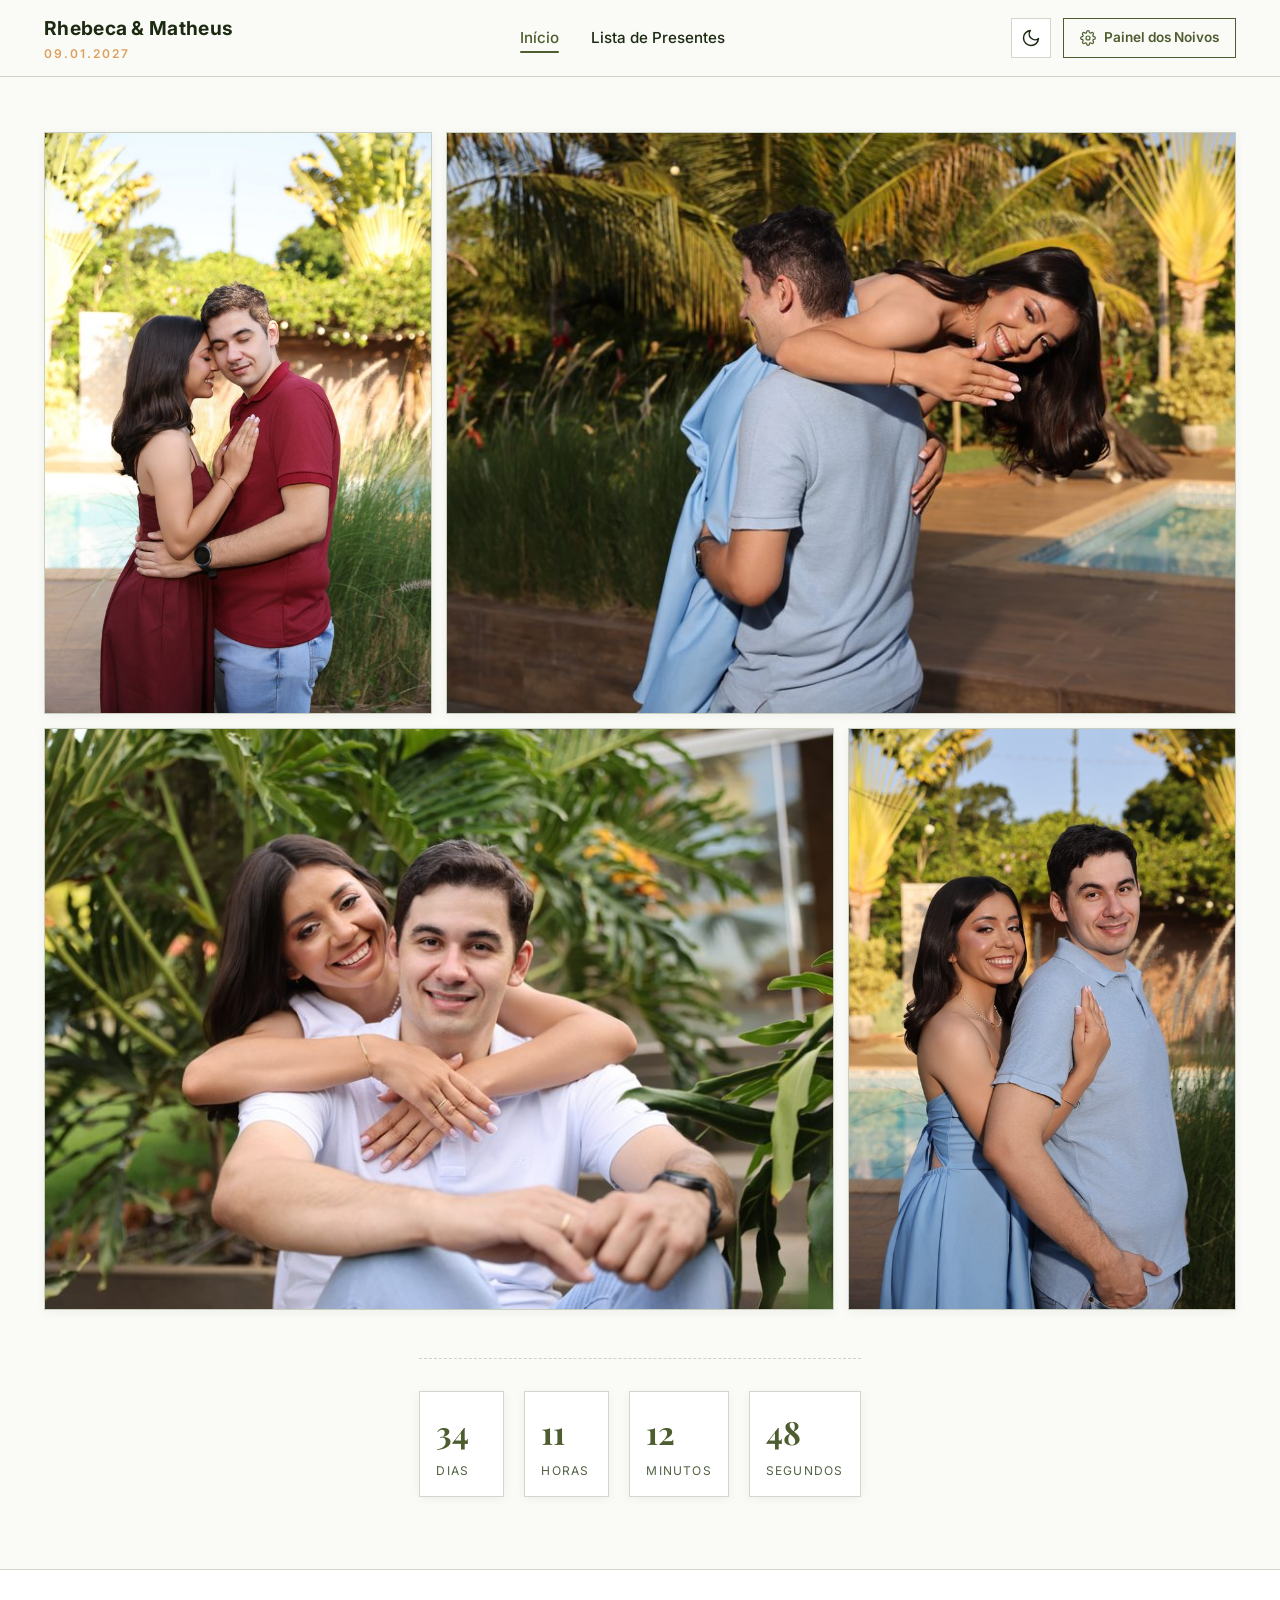
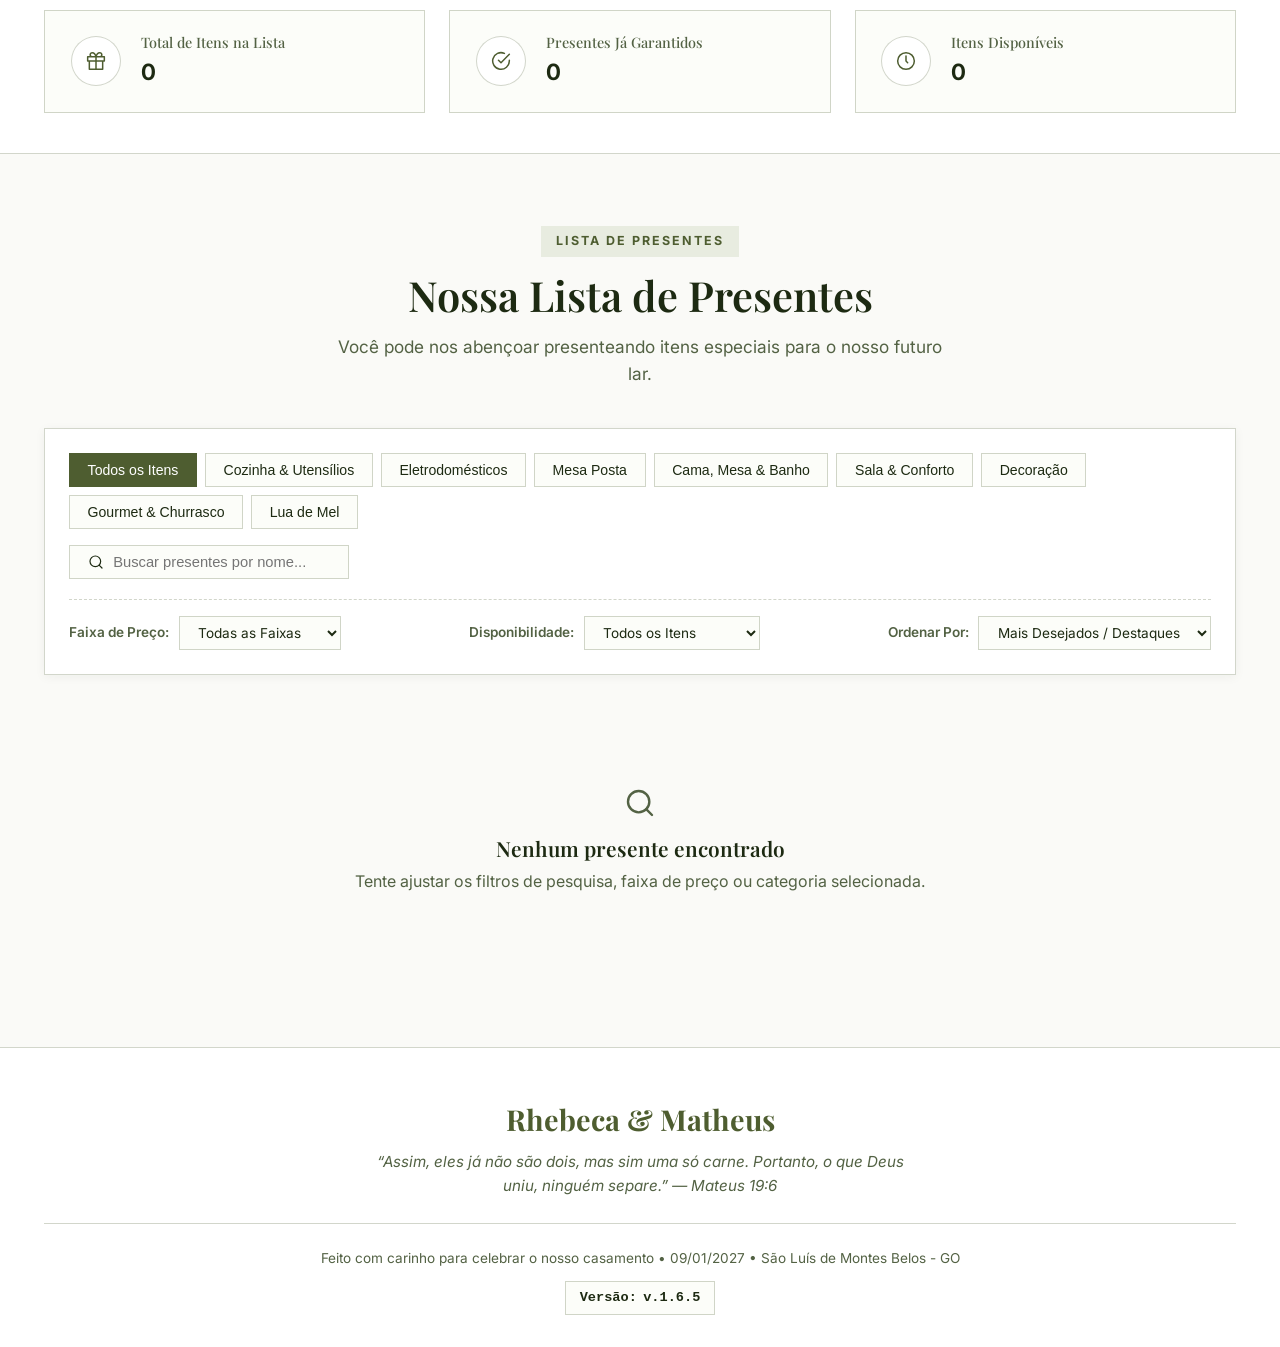
==== index.html @ 6c88815b "v.1.6.5: remove cabecalho do ensaio pre-wedding e mantem apenas as fotos Versão anterior: v.1.6.4 No" ====
<!DOCTYPE html>
<html lang="pt-BR" data-theme="light">
<head>
  <meta charset="UTF-8">
  <meta name="viewport" content="width=device-width, initial-scale=1.0">
  <title>Lista de Presentes de Casamento | Rhebeca & Matheus</title>
  <meta name="description" content="Lista de presentes de casamento de Rhebeca & Matheus. Compartilhe esse momento especial conosco. 09/01/2027 em São Luís de Montes Belos - GO.">

  <!-- Fontes Tipográficas: Great Vibes (Script Oficial), Playfair Display (Serifa Editorial) e Inter (Sem serifa moderna) -->
  <link rel="preconnect" href="https://fonts.googleapis.com">
  <link rel="preconnect" href="https://fonts.gstatic.com" crossorigin>
  <link href="https://fonts.googleapis.com/css2?family=Great+Vibes&family=Inter:wght@300;400;500;600;700&family=Playfair+Display:ital,wght@0,500;0,600;0,700;1,400&display=swap" rel="stylesheet">

  <!-- Estilos da Aplicação -->
  <link rel="stylesheet" href="css/styles.css?v=1.6.5">

  <!-- Supabase JS Client (Carregamento para persistência em nuvem) -->
  <script src="https://cdn.jsdelivr.net/npm/@supabase/supabase-js@2"></script>
</head>
<body>

  <!-- ==================== HEADER E NAVEGAÇÃO ==================== -->
  <header class="site-header">
    <div class="container">
      <nav class="nav-wrapper">
        <a href="#inicio" class="brand-monogram" aria-label="Início">
          <div class="brand-names">
            <span class="title">Rhebeca & Matheus</span>
            <span class="subtitle">09.01.2027</span>
          </div>
        </a>

        <ul class="nav-links" id="navLinks">
          <li><a href="#inicio" class="nav-link active">Início</a></li>
          <li><a href="#catalogo" class="nav-link">Lista de Presentes</a></li>
        </ul>

        <div class="nav-actions">
          <!-- Alternador de Tema Claro / Escuro -->
          <button id="themeToggleBtn" class="btn-icon" title="Alternar Modo Claro / Escuro" aria-label="Alternar tema">
            <svg id="iconThemeMoon" class="icon-line" viewBox="0 0 24 24">
              <path d="M21 12.79A9 9 0 1 1 11.21 3 7 7 0 0 0 21 12.79z"></path>
            </svg>
            <svg id="iconThemeSun" class="icon-line" viewBox="0 0 24 24" style="display: none;">
              <circle cx="12" cy="12" r="5"></circle>
              <line x1="12" y1="1" x2="12" y2="3"></line>
              <line x1="12" y1="21" x2="12" y2="23"></line>
              <line x1="4.22" y1="4.22" x2="5.64" y2="5.64"></line>
              <line x1="18.36" y1="18.36" x2="19.78" y2="19.78"></line>
              <line x1="1" y1="12" x2="3" y2="12"></line>
              <line x1="21" y1="12" x2="23" y2="12"></line>
              <line x1="4.22" y1="19.78" x2="5.64" y2="18.36"></line>
              <line x1="18.36" y1="5.64" x2="19.78" y2="4.22"></line>
            </svg>
          </button>

          <!-- Acesso ao Painel dos Noivos (Página Exclusiva com Login) -->
          <a href="admin.html" id="btnOpenAdmin" class="btn btn-outline" style="padding: 0.5rem 1rem; font-size: 0.85rem; text-decoration: none; display: inline-flex; align-items: center; gap: 0.5rem;" title="Painel de Gestão dos Noivos">
            <svg class="icon-line sm" viewBox="0 0 24 24">
              <circle cx="12" cy="12" r="3"></circle>
              <path d="M19.4 15a1.65 1.65 0 0 0 .33 1.82l.06.06a2 2 0 0 1 0 2.83 2 2 0 0 1-2.83 0l-.06-.06a1.65 1.65 0 0 0-1.82-.33 1.65 1.65 0 0 0-1 1.51V21a2 2 0 0 1-2 2 2 2 0 0 1-2-2v-.09A1.65 1.65 0 0 0 9 19.4a1.65 1.65 0 0 0-1.82.33l-.06.06a2 2 0 0 1-2.83 0 2 2 0 0 1 0-2.83l.06-.06a1.65 1.65 0 0 0 .33-1.82 1.65 1.65 0 0 0-1.51-1H3a2 2 0 0 1-2-2 2 2 0 0 1 2-2h.09A1.65 1.65 0 0 0 4.6 9a1.65 1.65 0 0 0-.33-1.82l-.06-.06a2 2 0 0 1 0-2.83 2 2 0 0 1 2.83 0l.06.06a1.65 1.65 0 0 0 1.82.33H9a1.65 1.65 0 0 0 1-1.51V3a2 2 0 0 1 2-2 2 2 0 0 1 2 2v.09a1.65 1.65 0 0 0 1 1.51 1.65 1.65 0 0 0 1.82-.33l.06-.06a2 2 0 0 1 2.83 0 2 2 0 0 1 0 2.83l-.06.06a1.65 1.65 0 0 0-.33 1.82V9a1.65 1.65 0 0 0 1.51 1H21a2 2 0 0 1 2 2 2 2 0 0 1-2 2h-.09a1.65 1.65 0 0 0-1.51 1z"></path>
            </svg>
            Painel dos Noivos
          </a>

          <!-- Menu Mobile Toggle -->
          <button id="mobileMenuToggle" class="btn-icon mobile-menu-toggle" aria-label="Abrir menu">
            <svg class="icon-line" viewBox="0 0 24 24">
              <line x1="3" y1="12" x2="21" y2="12"></line>
              <line x1="3" y1="6" x2="21" y2="6"></line>
              <line x1="3" y1="18" x2="21" y2="18"></line>
            </svg>
          </button>
        </div>
      </nav>
    </div>
  </header>

  <!-- ==================== HERO SECTION COM GALERIA DE FOTOS ==================== -->
  <section id="inicio" class="wedding-invitation-hero prewedding-hero">
    <div class="container" style="display: flex; flex-direction: column; align-items: center;">

      <!-- Galeria de Fotos (clique para ampliar) -->
      <div class="prewedding-gallery" id="preweddingGallery">
        <button type="button" class="prewedding-photo is-portrait" data-index="0" aria-label="Ampliar foto 1">
          <img src="assets/fotos/pre-wedding/pre-wedding-01-thumb.jpg" srcset="assets/fotos/pre-wedding/pre-wedding-01-thumb.jpg 900w, assets/fotos/pre-wedding/pre-wedding-01.jpg 2000w" sizes="(max-width: 768px) 50vw, 380px" data-full="assets/fotos/pre-wedding/pre-wedding-01.jpg" alt="Rhebeca e Matheus abraçados em jardim com palmeiras" width="900" height="1350" fetchpriority="high">
        </button>
        <button type="button" class="prewedding-photo is-landscape" data-index="1" aria-label="Ampliar foto 2">
          <img src="assets/fotos/pre-wedding/pre-wedding-03-thumb.jpg" srcset="assets/fotos/pre-wedding/pre-wedding-03-thumb.jpg 900w, assets/fotos/pre-wedding/pre-wedding-03.jpg 2000w" sizes="(max-width: 768px) 100vw, 760px" data-full="assets/fotos/pre-wedding/pre-wedding-03.jpg" alt="Matheus abraça Rhebeca à beira da piscina" width="900" height="600">
        </button>
        <button type="button" class="prewedding-photo is-landscape" data-index="2" aria-label="Ampliar foto 3">
          <img src="assets/fotos/pre-wedding/pre-wedding-04-thumb.jpg" srcset="assets/fotos/pre-wedding/pre-wedding-04-thumb.jpg 900w, assets/fotos/pre-wedding/pre-wedding-04.jpg 2000w" sizes="(max-width: 768px) 100vw, 760px" data-full="assets/fotos/pre-wedding/pre-wedding-04.jpg" alt="Rhebeca e Matheus sorrindo juntos entre folhagens" width="900" height="600" loading="lazy">
        </button>
        <button type="button" class="prewedding-photo is-portrait" data-index="3" aria-label="Ampliar foto 4">
          <img src="assets/fotos/pre-wedding/pre-wedding-02-thumb.jpg" srcset="assets/fotos/pre-wedding/pre-wedding-02-thumb.jpg 900w, assets/fotos/pre-wedding/pre-wedding-02.jpg 2000w" sizes="(max-width: 768px) 50vw, 380px" data-full="assets/fotos/pre-wedding/pre-wedding-02.jpg" alt="Rhebeca e Matheus sorrindo lado a lado no jardim" width="900" height="1350" loading="lazy">
        </button>
      </div>

      <!-- Contagem Regressiva para 09/01/2027 17:00 -->
      <div class="countdown-strip-wrapper">
        <div class="countdown-box">
          <div class="countdown-item">
            <span class="countdown-number" id="countdownDays">00</span>
            <span class="countdown-label">Dias</span>
          </div>
          <div class="countdown-item">
            <span class="countdown-number" id="countdownHours">00</span>
            <span class="countdown-label">Horas</span>
          </div>
          <div class="countdown-item">
            <span class="countdown-number" id="countdownMins">00</span>
            <span class="countdown-label">Minutos</span>
          </div>
          <div class="countdown-item">
            <span class="countdown-number" id="countdownSecs">00</span>
            <span class="countdown-label">Segundos</span>
          </div>
        </div>
      </div>

    </div>
  </section>

  <!-- ==================== RESUMO E DESTAQUES ==================== -->
  <section class="summary-strip">
    <div class="container">
      <div class="summary-cards-grid">
        <div class="summary-card">
          <div class="summary-card-icon">
            <svg class="icon-line" viewBox="0 0 24 24">
              <path d="M20 12V22H4V12M22 7H2v5h20V7zM12 22V7M12 7H7.5a2.5 2.5 0 0 1 0-5C11 2 12 7 12 7zm0 0h4.5a2.5 2.5 0 0 0 0-5C13 2 12 7 12 7z"></path>
            </svg>
          </div>
          <div class="summary-card-info">
            <h4>Total de Itens na Lista</h4>
            <div class="summary-card-val" id="statTotalGifts">0</div>
          </div>
        </div>

        <div class="summary-card">
          <div class="summary-card-icon">
            <svg class="icon-line" viewBox="0 0 24 24">
              <path d="M22 11.08V12a10 10 0 1 1-5.93-9.14"></path>
              <polyline points="22 4 12 14.01 9 11.01"></polyline>
            </svg>
          </div>
          <div class="summary-card-info">
            <h4>Presentes Já Garantidos</h4>
            <div class="summary-card-val" id="statReservedGifts">0</div>
          </div>
        </div>

        <div class="summary-card">
          <div class="summary-card-icon">
            <svg class="icon-line" viewBox="0 0 24 24">
              <circle cx="12" cy="12" r="10"></circle>
              <polyline points="12 6 12 12 14 14"></polyline>
            </svg>
          </div>
          <div class="summary-card-info">
            <h4>Itens Disponíveis</h4>
            <div class="summary-card-val" id="statAvailableGifts">0</div>
          </div>
        </div>
      </div>
    </div>
  </section>

  <!-- ==================== LISTA DE PRESENTES PARA CONVIDADOS ==================== -->
  <section id="catalogo" class="catalog-section">
    <div class="container">
      <div class="section-header">
        <span class="section-tag">Lista de Presentes</span>
        <h2 class="section-title">Nossa Lista de Presentes</h2>
        <p class="section-desc">
          Você pode nos abençoar presenteando itens especiais para o nosso futuro lar.
        </p>
      </div>

      <!-- Painel Completo de Filtros, Busca e Ordenação -->
      <div class="advanced-filters-panel">
        <div class="filter-row-top">
          <!-- Filtro de Categorias -->
          <div class="category-chips">
            <button class="chip-btn active" data-category="all">Todos os Itens</button>
            <button class="chip-btn" data-category="cozinha">Cozinha & Utensílios</button>
            <button class="chip-btn" data-category="eletro">Eletrodomésticos</button>
            <button class="chip-btn" data-category="mesa">Mesa Posta</button>
            <button class="chip-btn" data-category="casa">Cama, Mesa & Banho</button>
            <button class="chip-btn" data-category="sala">Sala & Conforto</button>
            <button class="chip-btn" data-category="decoracao">Decoração</button>
            <button class="chip-btn" data-category="churrasco">Gourmet & Churrasco</button>
            <button class="chip-btn" data-category="viagem">Lua de Mel</button>
          </div>

          <!-- Busca Textual Dinâmica -->
          <div class="search-box-wrapper">
            <svg class="icon-line sm" viewBox="0 0 24 24">
              <circle cx="11" cy="11" r="8"></circle>
              <line x1="21" y1="21" x2="16.65" y2="16.65"></line>
            </svg>
            <input type="text" id="giftSearchInput" placeholder="Buscar presentes por nome..." autocomplete="off">
          </div>
        </div>

        <div class="filter-row-bottom">
          <!-- Filtro por Faixa de Preço -->
          <div class="filter-group">
            <label class="filter-group-label" for="filterPriceRange">Faixa de Preço:</label>
            <select id="filterPriceRange" class="filter-select">
              <option value="all">Todas as Faixas</option>
              <option value="under100">Até R$ 100</option>
              <option value="100to300">R$ 100 a R$ 300</option>
              <option value="300to600">R$ 300 a R$ 600</option>
              <option value="above600">Acima de R$ 600</option>
            </select>
          </div>

          <!-- Filtro por Disponibilidade -->
          <div class="filter-group">
            <label class="filter-group-label" for="filterAvailability">Disponibilidade:</label>
            <select id="filterAvailability" class="filter-select">
              <option value="all">Todos os Itens</option>
              <option value="available">Apenas Disponíveis</option>
              <option value="reserved">Presenteados</option>
            </select>
          </div>

          <!-- Ordenação -->
          <div class="filter-group">
            <label class="filter-group-label" for="sortGifts">Ordenar Por:</label>
            <select id="sortGifts" class="filter-select">
              <option value="featured">Mais Desejados / Destaques</option>
              <option value="price_asc">Menor Preço → Maior Preço</option>
              <option value="price_desc">Maior Preço → Menor Preço</option>
              <option value="name_asc">Ordem Alfabética (A-Z)</option>
              <option value="name_desc">Ordem Alfabética (Z-A)</option>
            </select>
          </div>
        </div>
      </div>

      <!-- Grid de Presentes -->
      <div class="gifts-grid" id="giftsGrid">
        <!-- Renderizado dinamicamente via JS -->
      </div>
    </div>
  </section>



  <!-- ==================== MODAL DE RESERVA DE PRESENTE FÍSICO ==================== -->
  <div id="reserveModal" class="modal-backdrop">
    <div class="modal-content" style="max-width: 500px;">
      <div class="modal-header" style="padding: 1.25rem 1.75rem;">
        <h3 id="reserveGiftTitle" style="font-size: 1.2rem; line-height: 1.35; margin: 0; padding-right: 0.5rem;">Reservar Presente</h3>
        <button class="modal-close" aria-label="Fechar modal">
          <svg class="icon-line" viewBox="0 0 24 24"><line x1="18" y1="6" x2="6" y2="18"></line><line x1="6" y1="6" x2="18" y2="18"></line></svg>
        </button>
      </div>
      <form id="reserveGiftForm">
        <div class="modal-body" style="padding: 1.25rem 1.75rem;">
          <input type="hidden" id="reserveGiftId">

          <div style="background: var(--color-cream); padding: 0.85rem 1rem; border-radius: var(--radius-sm); margin-bottom: 1rem; display: flex; justify-content: space-between; align-items: center;">
            <span style="font-weight: 500; font-size: 0.92rem;">Valor Estimado:</span>
            <span id="reserveGiftPrice" style="font-weight: 700; color: var(--color-olive-primary); font-size: 1.15rem;">R$ 0,00</span>
          </div>

          <!-- Caixa com Link da Loja e Botão Copiar Link -->
          <div id="reserveGiftUrlBox" style="display: none; background: var(--color-warm-white); border: 1px solid var(--color-olive-border); border-radius: var(--radius-sm); padding: 0.65rem 0.85rem; margin-bottom: 1rem; align-items: center; justify-content: space-between; gap: 0.6rem;">
            <div style="display: flex; align-items: center; gap: 0.5rem; overflow: hidden; flex: 1; min-width: 140px;">
              <svg class="icon-line sm" style="color: var(--color-olive-primary); flex-shrink: 0;" viewBox="0 0 24 24">
                <path d="M10 13a5 5 0 0 0 7.54.54l3-3a5 5 0 0 0-7.07-7.07l-1.72 1.71"></path>
                <path d="M14 11a5 5 0 0 0-7.54-.54l-3 3a5 5 0 0 0 7.07 7.07l1.71-1.71"></path>
              </svg>
              <div style="overflow: hidden; width: 100%;">
                <span style="font-size: 0.72rem; color: var(--color-olive-muted); display: block; line-height: 1.1;">Link do Produto na Loja:</span>
                <input type="text" id="reserveGiftUrlInput" readonly onclick="this.select()" style="font-size: 0.8rem; color: var(--color-olive-deep); font-weight: 500; border: none; background: transparent; width: 100%; text-overflow: ellipsis; outline: none; cursor: pointer; padding: 0.1rem 0;" value="" title="Clique para selecionar o link">
              </div>
            </div>
            <button type="button" id="btnCopyReserveGiftUrl" class="btn btn-outline" style="font-size: 0.78rem; padding: 0.35rem 0.75rem; height: auto; display: inline-flex; align-items: center; gap: 0.35rem; white-space: nowrap; flex-shrink: 0;">
              <svg class="icon-line xs" viewBox="0 0 24 24"><rect x="9" y="9" width="13" height="13" rx="2" ry="2"></rect><path d="M5 15H4a2 2 0 0 1-2-2V4a2 2 0 0 1 2-2h9a2 2 0 0 1 2 2v1"></path></svg>
              <span id="btnCopyReserveGiftUrlText">Copiar Link</span>
            </button>
          </div>

          <div class="form-group" style="margin-bottom: 0.9rem;">
            <label class="form-label" for="reserveGuestName" style="margin-bottom: 0.3rem;">Seu Nome Completo *</label>
            <input type="text" id="reserveGuestName" class="form-input" required placeholder="Quem está presenteando">
          </div>

          <div class="form-group" style="margin-bottom: 0.9rem;">
            <label class="form-label" for="reserveGuestPhone" style="margin-bottom: 0.3rem;">Seu Telefone / WhatsApp</label>
            <input type="text" id="reserveGuestPhone" class="form-input" placeholder="(64) 90000-0000">
          </div>

          <div class="form-group" style="margin-bottom: 0.25rem;">
            <label class="form-label" for="reserveGuestMessage" style="margin-bottom: 0.3rem;">Mensagem para os noivos</label>
            <textarea id="reserveGuestMessage" class="form-textarea" rows="2" style="min-height: 60px; resize: vertical;" placeholder="Escreva uma mensagem para Rhebeca & Matheus..."></textarea>
          </div>
        </div>
        <div class="modal-footer" style="display: flex; align-items: center; justify-content: flex-end; gap: 0.75rem; padding: 1.1rem 1.75rem;">
          <button type="button" class="btn btn-secondary modal-close" style="white-space: nowrap;">
            <svg class="icon-line sm" viewBox="0 0 24 24"><line x1="18" y1="6" x2="6" y2="18"></line><line x1="6" y1="6" x2="18" y2="18"></line></svg>
            Cancelar
          </button>
          <button type="submit" class="btn btn-primary" id="btnSubmitReserve" style="display: inline-flex; align-items: center; gap: 0.5rem; white-space: nowrap;">
            <svg class="icon-line sm" viewBox="0 0 24 24">
              <line x1="22" y1="2" x2="11" y2="13"></line>
              <polygon points="22 2 15 22 11 13 2 9 22 2"></polygon>
            </svg>
            <span id="btnSubmitReserveText">Enviar</span>
          </button>
        </div>
      </form>
    </div>
  </div>



  <!-- ==================== MODAL DE CONFIRMAÇÃO & ENVIO DIRETO WHATSAPP ==================== -->
  <div id="whatsappConfirmationModal" class="modal-backdrop">
    <div class="modal-content sm" style="max-width: 480px; text-align: center; border-radius: 0;">
      <div class="modal-header" style="justify-content: flex-end; border-bottom: none; padding-bottom: 0;">
        <button class="modal-close" aria-label="Fechar modal">
          <svg class="icon-line" viewBox="0 0 24 24"><line x1="18" y1="6" x2="6" y2="18"></line><line x1="6" y1="6" x2="18" y2="18"></line></svg>
        </button>
      </div>
      <div class="modal-body" style="padding: 0 1.5rem 1.75rem;">
        <div style="width: 68px; height: 68px; border-radius: 0; background: #e8f5e9; color: #25D366; display: flex; align-items: center; justify-content: center; margin: 0 auto 1.15rem auto; box-shadow: 0 4px 14px rgba(37, 211, 102, 0.2);">
          <svg class="icon-line lg" viewBox="0 0 24 24" style="stroke-width: 2.2; width: 34px; height: 34px;">
            <path d="M21 11.5a8.38 8.38 0 0 1-.9 3.8 8.5 8.5 0 0 1-7.6 4.7 8.38 8.38 0 0 1-3.8-.9L3 21l1.9-5.7a8.38 8.38 0 0 1-.9-3.8 8.5 8.5 0 0 1 4.7-7.6 8.38 8.38 0 0 1 3.8-.9h.5a8.48 8.48 0 0 1 8 8v.5z"></path>
          </svg>
        </div>
        <h3 id="waConfirmModalTitle" style="font-size: 1.3rem; color: var(--color-olive-deep); margin-bottom: 0.5rem; font-family: var(--font-serif);">
          Solicitação de Presente Enviada!
        </h3>
        <p id="waConfirmModalDesc" style="font-size: 0.9rem; color: var(--color-olive-muted); margin-bottom: 1.25rem; line-height: 1.55;">
          Sua escolha foi registrada e enviada para aprovação de <strong>Rhebeca & Matheus</strong>. Clique no botão abaixo para abrir a mensagem no WhatsApp oficial dos noivos (+55 64 99340-9360) e solicitar o endereço de entrega:
        </p>

        <a id="waDirectBtnLink" href="#" target="_blank" rel="noopener noreferrer" class="btn btn-whatsapp lg" style="width: 100%; font-size: 1.02rem; padding: 0.9rem 1.25rem; justify-content: center; display: inline-flex; align-items: center; gap: 0.6rem; text-decoration: none; margin-bottom: 0.85rem; box-shadow: 0 4px 16px rgba(37, 211, 102, 0.3); border-radius: var(--radius-md);">
          <svg class="icon-line sm" viewBox="0 0 24 24" style="stroke-width: 2.2;">
            <path d="M21 11.5a8.38 8.38 0 0 1-.9 3.8 8.5 8.5 0 0 1-7.6 4.7 8.38 8.38 0 0 1-3.8-.9L3 21l1.9-5.7a8.38 8.38 0 0 1-.9-3.8 8.5 8.5 0 0 1 4.7-7.6 8.38 8.38 0 0 1 3.8-.9h.5a8.48 8.48 0 0 1 8 8v.5z"></path>
          </svg>
          <span>Abrir Conversa no WhatsApp dos Noivos</span>
        </a>

        <button type="button" class="btn btn-outline modal-close" style="width: 100%; font-size: 0.85rem; padding: 0.55rem;">
          Concluir e Voltar à Lista
        </button>
      </div>
    </div>
  </div>

  <!-- ==================== MODAL DE SUCESSO & REDIRECIONAMENTO DE LOJA ==================== -->
  <div id="storeRedirectModal" class="modal-backdrop">
    <div class="modal-content sm" style="max-width: 500px; text-align: center; border-radius: 0;">
      <div class="modal-header" style="justify-content: flex-end; border-bottom: none; padding-bottom: 0;">
        <button class="modal-close" aria-label="Fechar modal">
          <svg class="icon-line" viewBox="0 0 24 24"><line x1="18" y1="6" x2="6" y2="18"></line><line x1="6" y1="6" x2="18" y2="18"></line></svg>
        </button>
      </div>
      <div class="modal-body" style="padding: 0 1.5rem 1.85rem;">
        <div style="width: 68px; height: 68px; border-radius: 0; background: var(--color-olive-light); color: var(--color-olive-deep); display: flex; align-items: center; justify-content: center; margin: 0 auto 1.15rem auto; box-shadow: 0 4px 14px rgba(96, 108, 56, 0.2);">
          <svg class="icon-line lg" viewBox="0 0 24 24" style="stroke-width: 2.2; width: 34px; height: 34px;">
            <polyline points="20 6 9 17 4 12"></polyline>
          </svg>
        </div>
        <h3 id="storeRedirectModalTitle" style="font-size: 1.35rem; color: var(--color-olive-deep); margin-bottom: 0.5rem; font-family: var(--font-serif);">
          Presente Confirmado!
        </h3>
        <p id="storeRedirectModalDesc" style="font-size: 0.92rem; color: var(--color-olive-muted); margin-bottom: 1.25rem; line-height: 1.55;">
          <!-- Preenchido dinamicamente via JS -->
        </p>

        <!-- Caixa com o Link da Loja e Botão de Copiar -->
        <div style="background: var(--color-cream); border: 1px solid var(--color-olive-border); border-radius: var(--radius-md); padding: 0.85rem; margin-bottom: 1.25rem; text-align: left;">
          <label style="display: block; font-size: 0.78rem; font-weight: 600; color: var(--color-olive-frame); margin-bottom: 0.4rem; text-transform: uppercase; letter-spacing: 0.5px;">
            Link Oficial da Loja:
          </label>
          <div style="display: flex; gap: 0.5rem; align-items: center;">
            <input type="text" id="storeProductUrlInput" readonly onclick="this.select()" class="form-input" style="font-size: 0.82rem; background: var(--color-white); flex: 1; text-overflow: ellipsis; cursor: text;" value="">
            <button type="button" id="btnCopyStoreUrl" class="btn btn-outline" style="white-space: nowrap; padding: 0.5rem 0.85rem; font-size: 0.82rem; display: inline-flex; align-items: center; gap: 0.35rem;" title="Copiar link da loja">
              <svg class="icon-line xs" viewBox="0 0 24 24"><rect x="9" y="9" width="13" height="13" rx="2" ry="2"></rect><path d="M5 15H4a2 2 0 0 1-2-2V4a2 2 0 0 1 2-2h9a2 2 0 0 1 2 2v1"></path></svg>
              <span id="btnCopyStoreUrlText">Copiar Link</span>
            </button>
          </div>
        </div>

        <!-- Botão Principal: Abrir Loja em Nova Aba -->
        <a id="btnOpenStoreNewTab" href="#" target="_blank" rel="noopener noreferrer" class="btn btn-primary lg" style="width: 100%; font-size: 1rem; padding: 0.85rem 1.25rem; justify-content: center; display: inline-flex; align-items: center; gap: 0.6rem; text-decoration: none; margin-bottom: 0.75rem; border-radius: var(--radius-md); box-shadow: 0 4px 14px rgba(40, 54, 24, 0.2);">
          <svg class="icon-line sm" viewBox="0 0 24 24" style="stroke-width: 2;">
            <path d="M18 13v6a2 2 0 0 1-2 2H5a2 2 0 0 1-2-2V8a2 2 0 0 1 2-2h6"></path>
            <polyline points="15 3 21 3 21 9"></polyline>
            <line x1="10" y1="14" x2="21" y2="3"></line>
          </svg>
          <span>Abrir Loja em Nova Aba</span>
        </a>

        <button type="button" class="btn btn-outline modal-close" style="width: 100%; font-size: 0.85rem; padding: 0.55rem;">
          Concluir e Voltar à Lista
        </button>
      </div>
    </div>
  </div>

  <!-- ==================== LIGHTBOX DA GALERIA DE FOTOS ==================== -->
  <div id="preweddingLightbox" class="modal-backdrop prewedding-lightbox" role="dialog" aria-modal="true" aria-label="Foto ampliada">
    <button type="button" class="lightbox-btn lightbox-close" id="lightboxClose" aria-label="Fechar foto">
      <svg class="icon-line" viewBox="0 0 24 24"><line x1="18" y1="6" x2="6" y2="18"></line><line x1="6" y1="6" x2="18" y2="18"></line></svg>
    </button>
    <button type="button" class="lightbox-btn lightbox-prev" id="lightboxPrev" aria-label="Foto anterior">
      <svg class="icon-line" viewBox="0 0 24 24"><polyline points="15 18 9 12 15 6"></polyline></svg>
    </button>
    <figure class="lightbox-figure">
      <img id="lightboxImage" src="" alt="">
      <figcaption class="lightbox-counter" id="lightboxCounter">1 / 4</figcaption>
    </figure>
    <button type="button" class="lightbox-btn lightbox-next" id="lightboxNext" aria-label="Próxima foto">
      <svg class="icon-line" viewBox="0 0 24 24"><polyline points="9 18 15 12 9 6"></polyline></svg>
    </button>
  </div>

  <!-- ==================== CONTAINER DE TOASTS ==================== -->
  <div class="toast-container" id="toastContainer"></div>

  <!-- ==================== RODAPÉ OFICIAL COM VERSÃO ==================== -->
  <footer class="site-footer">
    <div class="container">
      <div class="footer-monogram">Rhebeca & Matheus</div>
      <p class="footer-quote">“Assim, eles já não são dois, mas sim uma só carne. Portanto, o que Deus uniu, ninguém separe.” — Mateus 19:6</p>
      
      <div class="footer-bottom">
        <div>Feito com carinho para celebrar o nosso casamento • 09/01/2027 • São Luís de Montes Belos - GO</div>
        <!-- Versão visível oficial v.X.Y.Z com id app-footer-version -->
        <div class="footer-version-badge">
          <span>Versão:</span>
          <span id="app-footer-version">v.1.6.5</span>
        </div>
      </div>
    </div>
  </footer>

  <!-- Scripts da Aplicação -->
  <script src="js/extractor.js?v=1.6.5"></script>
  <script src="js/db.js?v=1.6.5"></script>
  <script src="js/app.js?v=1.6.5"></script>
</body>
</html>
---- css/styles.css ----
/* ==========================================================================
   LISTA DE PRESENTES - RHEBECA & MATHEUS
   Versão: v.1.6.5
   Design System: Baseado estritamente no Save The Date Oficial
   Paleta: Off-White/Pérola, Verde Oliva Nobre Botânico e Dourado Sutil
   ========================================================================== */

:root {
  /* Fundo e Bases do Convite */
  --color-white: #ffffff;
  --color-pearl: #fafaf7;
  --color-card-bg: #fcfdf9;
  --color-cream: #f3f5ee;
  --color-surface-translucent: rgba(250, 250, 247, 0.94);

  /* Tons de Verde Oliva do Save The Date */
  --color-olive-deep: #1d2a12;
  --color-olive-frame: #4e5d30;
  --color-olive-primary: #556b2f;
  --color-olive-hover: #3e4f20;
  --color-olive-light: #e8ece0;
  --color-olive-ampersand: #7b8f55;
  --color-olive-border: rgba(78, 93, 48, 0.25);
  --color-olive-muted: #536244;

  /* Destaques e Estados */
  --color-gold-accent: #dda15e;
  --color-gold-hover: #c98e4b;
  --color-gold-soft: #bc6c25;
  --color-success: #588157;
  --color-success-light: #eaf2ea;
  --color-warning: #dda15e;
  --color-warning-light: #fdf5ea;
  --color-error: #bc6c25;
  --color-error-light: #faece5;

  /* Sombras e Molduras (Cantos Estritamente Quadrados) */
  --shadow-sm: 0 2px 10px rgba(29, 42, 18, 0.05);
  --shadow-md: 0 8px 24px rgba(29, 42, 18, 0.08);
  --shadow-lg: 0 16px 40px rgba(29, 42, 18, 0.12);
  --radius-sm: 0px;
  --radius-md: 0px;
  --radius-lg: 0px;
  --radius-full: 0px;

  /* Tipografia */
  --font-script: 'Great Vibes', 'Alex Brush', cursive;
  --font-serif: 'Playfair Display', Cormorant Garamond, Georgia, serif;
  --font-sans: 'Inter', -apple-system, BlinkMacSystemFont, 'Segoe UI', Roboto, sans-serif;

  --transition-smooth: all 0.28s cubic-bezier(0.16, 1, 0.3, 1);
}

/* Modo Escuro Elegante (Verde Musgo Ultra Escuro) */
[data-theme="dark"] {
  --color-white: #161f11;
  --color-pearl: #11170d;
  --color-card-bg: #1a2414;
  --color-cream: #1f2c18;
  --color-surface-translucent: rgba(17, 23, 13, 0.94);

  --color-olive-deep: #f6f8f2;
  --color-olive-frame: #8da167;
  --color-olive-primary: #8fa358;
  --color-olive-hover: #a3b86b;
  --color-olive-light: #28361c;
  --color-olive-ampersand: #a9bc83;
  --color-olive-border: rgba(141, 161, 103, 0.3);
  --color-olive-muted: #c7d4bc;

  --color-gold-accent: #e5b376;
  --color-gold-hover: #f0c592;
  --color-gold-soft: #cca062;

  --shadow-sm: 0 2px 8px rgba(0, 0, 0, 0.4);
  --shadow-md: 0 8px 24px rgba(0, 0, 0, 0.5);
  --shadow-lg: 0 16px 40px rgba(0, 0, 0, 0.65);
}

/* Reset e Base */
* {
  margin: 0;
  padding: 0;
  box-sizing: border-box;
}

html {
  scroll-behavior: smooth;
  scroll-padding-top: 80px;
  font-size: 16px;
}

body {
  font-family: var(--font-sans);
  background-color: var(--color-pearl);
  color: var(--color-olive-deep);
  line-height: 1.6;
  min-height: 100vh;
  display: flex;
  flex-direction: column;
  transition: background-color 0.3s ease, color 0.3s ease;
  overflow-x: clip;
}

/* Padrão Estrito de Linhas nos Ícones SVG */
.icon-line {
  display: inline-block;
  width: 20px;
  height: 20px;
  stroke: currentColor;
  stroke-width: 1.8;
  stroke-linecap: round;
  stroke-linejoin: round;
  fill: none;
  vertical-align: middle;
  flex-shrink: 0;
}

.icon-line.xs {
  width: 14px;
  height: 14px;
}

.icon-line.sm {
  width: 16px;
  height: 16px;
}

.icon-line.md {
  width: 24px;
  height: 24px;
}

.icon-line.lg {
  width: 32px;
  height: 32px;
}

/* Tipografia */
h1, h2, h3, h4, .serif-font {
  font-family: var(--font-serif);
  font-weight: 600;
  color: var(--color-olive-deep);
  line-height: 1.25;
}

.font-script {
  font-family: var(--font-script);
}

p {
  color: var(--color-olive-muted);
}

a {
  color: inherit;
  text-decoration: none;
}

.container {
  width: 100%;
  max-width: 1240px;
  margin: 0 auto;
  padding: 0 1.5rem;
}

/* Header & Navegação */
.site-header {
  position: fixed;
  top: 0;
  left: 0;
  right: 0;
  width: 100%;
  z-index: 1000;
  background-color: var(--color-surface-translucent);
  backdrop-filter: blur(12px);
  -webkit-backdrop-filter: blur(12px);
  border-bottom: 1px solid var(--color-olive-border);
  transition: var(--transition-smooth);
}

.nav-wrapper {
  display: flex;
  align-items: center;
  justify-content: space-between;
  height: 76px;
}

.brand-monogram {
  display: flex;
  align-items: center;
  gap: 0.85rem;
}

.brand-crest {
  width: 44px;
  height: 44px;
  border-radius: 50%;
  border: 1.5px solid var(--color-olive-frame);
  display: flex;
  align-items: center;
  justify-content: center;
  font-family: var(--font-serif);
  font-size: 1.2rem;
  font-weight: 700;
  color: var(--color-olive-frame);
  background: var(--color-cream);
  letter-spacing: 1px;
}

.brand-names {
  display: flex;
  flex-direction: column;
}

.brand-names .title {
  font-size: 1.2rem;
  font-weight: 700;
  letter-spacing: 0.3px;
  color: var(--color-olive-deep);
}

.brand-names .subtitle {
  font-size: 0.75rem;
  letter-spacing: 2px;
  text-transform: uppercase;
  color: var(--color-gold-accent);
  font-weight: 600;
}

.nav-links {
  display: flex;
  align-items: center;
  gap: 2rem;
  list-style: none;
}

.nav-link {
  font-size: 0.95rem;
  font-weight: 500;
  color: var(--color-olive-deep);
  transition: var(--transition-smooth);
  position: relative;
  padding: 0.25rem 0;
}

.nav-link:hover, .nav-link.active {
  color: var(--color-olive-frame);
}

.nav-link::after {
  content: '';
  position: absolute;
  bottom: -2px;
  left: 0;
  width: 0;
  height: 2px;
  background-color: var(--color-olive-frame);
  transition: var(--transition-smooth);
  border-radius: 2px;
}

.nav-link:hover::after, .nav-link.active::after {
  width: 100%;
}

.nav-actions {
  display: flex;
  align-items: center;
  gap: 0.75rem;
}

.btn-icon {
  width: 40px;
  height: 40px;
  border-radius: 50%;
  border: 1px solid var(--color-olive-border);
  background: var(--color-white);
  color: var(--color-olive-deep);
  display: flex;
  align-items: center;
  justify-content: center;
  cursor: pointer;
  transition: var(--transition-smooth);
}

.btn-icon:hover {
  background: var(--color-olive-light);
  color: var(--color-olive-frame);
  border-color: var(--color-olive-frame);
  transform: translateY(-1px);
}

.mobile-menu-toggle {
  display: none;
}

/* ==========================================================================
   HERO PRINCIPAL (Galeria de Fotos)
   ========================================================================== */
.wedding-invitation-hero {
  padding: calc(3.5rem + 76px) 0 4.5rem;
  display: flex;
  justify-content: center;
}

/* Contagem Regressiva Minimalista */
.countdown-strip-wrapper {
  margin-top: 3rem;
  padding-top: 2rem;
  border-top: 1px dashed var(--color-olive-border);
}

.countdown-strip-title {
  font-size: 0.82rem;
  text-transform: uppercase;
  letter-spacing: 2px;
  font-weight: 600;
  color: var(--color-olive-muted);
  margin-bottom: 1.25rem;
}

.countdown-box {
  display: flex;
  align-items: center;
  justify-content: center;
  gap: 1.25rem;
  max-width: 480px;
  margin: 0 auto;
}

.countdown-item {
  background: var(--color-white);
  border: 1px solid var(--color-olive-border);
  border-radius: var(--radius-md);
  padding: 0.85rem 1rem;
  min-width: 85px;
  box-shadow: var(--shadow-sm);
}

.countdown-number {
  font-family: var(--font-serif);
  font-size: 2rem;
  font-weight: 700;
  color: var(--color-olive-frame);
  display: block;
}

.countdown-label {
  font-size: 0.75rem;
  text-transform: uppercase;
  letter-spacing: 1.2px;
  color: var(--color-olive-muted);
}

/* ==========================================================================
   GALERIA DE FOTOS (Mosaico Editorial + Lightbox)
   ========================================================================== */
/* Mosaico em 6 colunas: retrato (2) + paisagem (4) / paisagem (4) + retrato (2) */
.prewedding-gallery {
  width: 100%;
  display: grid;
  grid-template-columns: repeat(6, 1fr);
  gap: 0.85rem;
}

.prewedding-photo {
  position: relative;
  display: block;
  padding: 0;
  border: 1px solid var(--color-olive-border);
  background: var(--color-cream);
  overflow: hidden;
  cursor: zoom-in;
  box-shadow: var(--shadow-sm);
  border-radius: 0;
}

.prewedding-photo.is-portrait {
  grid-column: span 2;
  aspect-ratio: 2 / 3;
}

.prewedding-photo.is-landscape {
  grid-column: span 4;
  aspect-ratio: auto; /* acompanha a altura do retrato vizinho */
}

.prewedding-photo img {
  width: 100%;
  height: 100%;
  object-fit: cover;
  display: block;
  transition: transform 0.6s cubic-bezier(0.16, 1, 0.3, 1), filter 0.4s ease;
}

.prewedding-photo::after {
  content: '';
  position: absolute;
  inset: 10px;
  border: 1px solid rgba(255, 255, 255, 0.55);
  opacity: 0;
  transition: opacity 0.35s ease;
  pointer-events: none;
}

.prewedding-photo:hover img {
  transform: scale(1.035);
}

.prewedding-photo:hover::after,
.prewedding-photo:focus-visible::after {
  opacity: 1;
}

.prewedding-photo:focus-visible {
  outline: 2px solid var(--color-olive-primary);
  outline-offset: 3px;
}

/* Lightbox */
.prewedding-lightbox {
  background: rgba(17, 23, 13, 0.92);
  padding: 1rem;
}

.lightbox-figure {
  margin: 0;
  display: flex;
  flex-direction: column;
  align-items: center;
  gap: 0.75rem;
  max-width: min(1400px, calc(100vw - 9rem));
}

.lightbox-figure img {
  max-width: 100%;
  max-height: calc(100vh - 6rem);
  max-height: calc(100dvh - 6rem);
  object-fit: contain;
  border: 1px solid rgba(255, 255, 255, 0.25);
  box-shadow: var(--shadow-lg);
  background: #11170d;
}

.lightbox-counter {
  font-size: 0.8rem;
  letter-spacing: 2px;
  color: #e8ece0;
}

.lightbox-btn {
  position: absolute;
  display: flex;
  align-items: center;
  justify-content: center;
  width: 46px;
  height: 46px;
  border: 1px solid rgba(232, 236, 224, 0.45);
  background: rgba(17, 23, 13, 0.55);
  color: #f6f8f2;
  cursor: pointer;
  border-radius: 0;
  transition: var(--transition-smooth);
}

.lightbox-btn:hover,
.lightbox-btn:focus-visible {
  background: var(--color-olive-primary);
  border-color: var(--color-olive-primary);
  outline: none;
}

.lightbox-close { top: 1rem; right: 1rem; }
.lightbox-prev { left: 1.25rem; top: 50%; transform: translateY(-50%); }
.lightbox-next { right: 1.25rem; top: 50%; transform: translateY(-50%); }

@media (max-width: 768px) {
  .prewedding-gallery {
    grid-template-columns: repeat(2, 1fr);
    gap: 0.5rem;
  }

  .prewedding-photo.is-portrait {
    grid-column: span 1;
  }

  .prewedding-photo.is-landscape {
    grid-column: span 2;
    aspect-ratio: 3 / 2;
  }

  /* Mobile: retratos lado a lado, paisagens em largura total */
  .prewedding-photo[data-index="0"],
  .prewedding-photo[data-index="3"] { order: 1; }
  .prewedding-photo[data-index="1"] { order: 2; }
  .prewedding-photo[data-index="2"] { order: 3; }

  /* Mantém a foto centralizada (o modal padrão abre ancorado no rodapé) e libera espaço para os botões */
  .modal-backdrop.prewedding-lightbox {
    align-items: center;
    padding: 4.5rem 0.75rem 5.5rem;
  }

  .lightbox-figure {
    max-width: 100%;
  }

  .lightbox-figure img {
    max-height: calc(100dvh - 12rem);
  }

  .lightbox-prev,
  .lightbox-next {
    top: auto;
    bottom: 1rem;
    transform: none;
  }

  .lightbox-prev { left: calc(50% - 56px); }
  .lightbox-next { right: calc(50% - 56px); }
}

/* ==========================================================================
   RESUMO & MÉTRICAS
   ========================================================================== */
.summary-strip {
  padding: 2.5rem 0;
  background: var(--color-white);
  border-top: 1px solid var(--color-olive-border);
  border-bottom: 1px solid var(--color-olive-border);
}

.summary-cards-grid {
  display: grid;
  grid-template-columns: repeat(auto-fit, minmax(240px, 1fr));
  gap: 1.5rem;
}

.summary-card {
  display: flex;
  align-items: center;
  gap: 1.25rem;
  padding: 1.35rem 1.6rem;
  background: var(--color-card-bg);
  border: 1px solid var(--color-olive-border);
  border-radius: var(--radius-md);
  transition: var(--transition-smooth);
}

.summary-card:hover {
  transform: translateY(-2px);
  box-shadow: var(--shadow-sm);
  border-color: var(--color-olive-frame);
}

.summary-card-icon {
  width: 50px;
  height: 50px;
  border-radius: 50%;
  background: var(--color-white);
  color: var(--color-olive-frame);
  display: flex;
  align-items: center;
  justify-content: center;
  border: 1px solid var(--color-olive-border);
}

.summary-card-info h4 {
  font-size: 0.9rem;
  color: var(--color-olive-muted);
  font-weight: 500;
  margin-bottom: 0.2rem;
}

.summary-card-info .summary-card-val {
  font-size: 1.4rem;
  font-weight: 700;
  color: var(--color-olive-deep);
}

/* ==========================================================================
   CATÁLOGO DE PRESENTES COM ESTÉTICA BOTÂNICA
   ========================================================================== */
.catalog-section {
  padding: 4.5rem 0 5rem;
  flex: 1;
}

.section-header {
  text-align: center;
  margin-bottom: 2.5rem;
}

.section-tag {
  display: inline-block;
  text-transform: uppercase;
  letter-spacing: 2px;
  font-size: 0.78rem;
  font-weight: 700;
  color: var(--color-olive-frame);
  background: var(--color-olive-light);
  padding: 0.35rem 0.95rem;
  border-radius: var(--radius-full);
  margin-bottom: 0.75rem;
}

.section-title {
  font-size: 2.6rem;
  margin-bottom: 0.75rem;
}

.section-desc {
  max-width: 620px;
  margin: 0 auto;
  font-size: 1.08rem;
}

/* Painel de Filtros */
.advanced-filters-panel {
  background: var(--color-white);
  border: 1.5px solid var(--color-olive-border);
  border-radius: var(--radius-lg);
  padding: 1.5rem;
  box-shadow: var(--shadow-sm);
  margin-bottom: 2.5rem;
  display: flex;
  flex-direction: column;
  gap: 1.25rem;
}

.filter-row-top {
  display: flex;
  flex-wrap: wrap;
  align-items: center;
  justify-content: space-between;
  gap: 1rem;
}

.category-chips {
  display: flex;
  flex-wrap: wrap;
  gap: 0.5rem;
}

.chip-btn {
  padding: 0.5rem 1.1rem;
  border-radius: var(--radius-full);
  border: 1px solid var(--color-olive-border);
  background: var(--color-card-bg);
  color: var(--color-olive-deep);
  font-size: 0.88rem;
  font-weight: 500;
  cursor: pointer;
  transition: var(--transition-smooth);
}

.chip-btn:hover, .chip-btn.active {
  background: var(--color-olive-frame);
  color: #ffffff;
  border-color: var(--color-olive-frame);
}

.search-box-wrapper {
  display: flex;
  align-items: center;
  gap: 0.6rem;
  background: var(--color-card-bg);
  border: 1px solid var(--color-olive-border);
  border-radius: var(--radius-full);
  padding: 0.5rem 1.1rem;
  min-width: 280px;
}

.search-box-wrapper input {
  border: none;
  background: transparent;
  outline: none;
  font-size: 0.92rem;
  color: var(--color-olive-deep);
  width: 100%;
}

.filter-row-bottom {
  display: flex;
  flex-wrap: wrap;
  align-items: center;
  justify-content: space-between;
  gap: 1rem;
  padding-top: 1rem;
  border-top: 1px dashed var(--color-olive-border);
}

.filter-group {
  display: flex;
  align-items: center;
  gap: 0.6rem;
}

.filter-group-label {
  font-size: 0.85rem;
  font-weight: 600;
  color: var(--color-olive-muted);
}

.filter-select {
  padding: 0.45rem 0.9rem;
  border-radius: var(--radius-sm);
  border: 1px solid var(--color-olive-border);
  background: var(--color-card-bg);
  color: var(--color-olive-deep);
  font-size: 0.85rem;
  outline: none;
  font-family: var(--font-sans);
  cursor: pointer;
  transition: var(--transition-smooth);
}

.filter-select:focus {
  border-color: var(--color-olive-frame);
}

/* Grid de Presentes */
.gifts-grid {
  display: grid;
  grid-template-columns: repeat(auto-fill, minmax(290px, 1fr));
  gap: 2rem;
}

.gift-card {
  background: var(--color-white);
  border-radius: var(--radius-md);
  border: 1.5px solid var(--color-olive-border);
  box-shadow: var(--shadow-sm);
  overflow: hidden;
  display: flex;
  flex-direction: column;
  transition: var(--transition-smooth);
  position: relative;
}

.gift-card:hover {
  transform: translateY(-4px);
  box-shadow: var(--shadow-md);
  border-color: var(--color-olive-frame);
}

.gift-card-media {
  position: relative;
  width: 100%;
  height: 220px;
  background-color: var(--color-cream);
  display: flex;
  align-items: center;
  justify-content: center;
  overflow: hidden;
}

.gift-card-media img {
  width: 100%;
  height: 100%;
  object-fit: cover;
  transition: transform 0.5s ease;
}

.gift-card:hover .gift-card-media img {
  transform: scale(1.05);
}

.gift-card-placeholder {
  display: flex;
  flex-direction: column;
  align-items: center;
  justify-content: center;
  gap: 0.5rem;
  color: var(--color-olive-frame);
  opacity: 0.85;
}

/* Badges */
.gift-badge {
  position: absolute;
  top: 12px;
  right: 12px;
  padding: 0.35rem 0.75rem;
  border-radius: var(--radius-full);
  font-size: 0.75rem;
  font-weight: 600;
  text-transform: uppercase;
  letter-spacing: 0.5px;
  backdrop-filter: blur(8px);
}

.badge-featured {
  position: absolute;
  top: 12px;
  left: 12px;
  background: linear-gradient(135deg, var(--color-gold-accent), #c28848);
  color: #ffffff;
  padding: 0.35rem 0.75rem;
  border-radius: var(--radius-full);
  font-size: 0.72rem;
  font-weight: 700;
  letter-spacing: 0.5px;
  display: flex;
  align-items: center;
  gap: 0.3rem;
  box-shadow: 0 2px 8px rgba(221, 161, 94, 0.4);
}

.badge-available {
  background: var(--color-success-light);
  color: var(--color-success);
  border: 1px solid rgba(88, 129, 87, 0.3);
}

.badge-reserved {
  background: var(--color-warning-light);
  color: var(--color-warning);
  border: 1px solid rgba(221, 161, 94, 0.4);
}

/* ==========================================================================
   Card de Presente Presenteado (Estilo Elegante em Tons de Cinza)
   ========================================================================== */
.gift-card.gift-card-reserved {
  background: #f7f7f5;
  border-color: #dcded6;
  box-shadow: none;
}

.gift-card.gift-card-reserved:hover {
  transform: none;
  box-shadow: 0 2px 8px rgba(0, 0, 0, 0.04);
  border-color: #c9cdc2;
}

.gift-card.gift-card-reserved .gift-card-media {
  background-color: #ebece7;
}

.gift-card.gift-card-reserved .gift-card-media img {
  filter: grayscale(100%) contrast(90%) brightness(95%);
  opacity: 0.65;
  transition: opacity 0.3s ease, filter 0.3s ease;
}

.gift-card.gift-card-reserved:hover .gift-card-media img {
  transform: none;
  opacity: 0.75;
}

.gift-card.gift-card-reserved .gift-category {
  color: #8c9384;
}

.gift-card.gift-card-reserved .gift-title {
  color: #555d4c;
}

.gift-card.gift-card-reserved .price-main {
  color: #6e7665;
}

.gift-card.gift-card-reserved .badge-reserved {
  background: #e2e5dc;
  color: #4a5240;
  border: 1px solid #c5c9be;
  box-shadow: none;
}

.gift-card.gift-card-reserved .badge-featured {
  background: #b5baa9;
  box-shadow: none;
}

.gift-card.gift-card-reserved .btn-secondary,
.gift-card.gift-card-reserved button[disabled] {
  background: #e2e5dc !important;
  color: #616a56 !important;
  border-color: #c5c9be !important;
  cursor: not-allowed;
  opacity: 1;
}

/* Modo Escuro para Card Presenteado */
[data-theme="dark"] .gift-card.gift-card-reserved {
  background: #171d14;
  border-color: #273322;
}

[data-theme="dark"] .gift-card.gift-card-reserved .gift-card-media {
  background-color: #12180f;
}

[data-theme="dark"] .gift-card.gift-card-reserved .gift-card-media img {
  filter: grayscale(100%) contrast(90%) brightness(70%);
  opacity: 0.55;
}

[data-theme="dark"] .gift-card.gift-card-reserved .gift-title {
  color: #9aa392;
}

[data-theme="dark"] .gift-card.gift-card-reserved .badge-reserved {
  background: #253120;
  color: #b5bead;
  border-color: #384630;
}

.badge-cota {
  background: var(--color-olive-light);
  color: var(--color-olive-frame);
  border: 1px solid var(--color-olive-border);
}

/* Badges de Tabela Administrativa */
.table-status-badge {
  display: inline-flex;
  align-items: center;
  position: static;
  padding: 0.25rem 0.65rem;
  border-radius: var(--radius-full);
  font-size: 0.75rem;
  font-weight: 600;
  letter-spacing: 0.3px;
  white-space: nowrap;
}

.gift-card-body {
  padding: 1.4rem;
  display: flex;
  flex-direction: column;
  flex: 1;
}

.gift-category {
  font-size: 0.75rem;
  text-transform: uppercase;
  letter-spacing: 1.2px;
  color: var(--color-gold-accent);
  font-weight: 600;
  margin-bottom: 0.4rem;
}

.gift-title {
  font-size: 1.2rem;
  margin-bottom: 0.5rem;
  color: var(--color-olive-deep);
  line-height: 1.35;
}

.gift-desc {
  display: none !important;
}

.gift-pricing {
  margin-top: auto;
  margin-bottom: 1rem;
  padding-top: 0.75rem;
  border-top: 1px dashed var(--color-olive-border);
}

.price-main {
  font-size: 1.35rem;
  font-weight: 700;
  color: var(--color-olive-deep);
  font-family: var(--font-sans);
}

.price-sub {
  font-size: 0.8rem;
  color: var(--color-olive-muted);
}

.card-actions-wrapper {
  display: flex;
  flex-direction: column;
  gap: 0.5rem;
  margin-top: auto;
}

.btn-store-link {
  display: inline-flex;
  align-items: center;
  justify-content: center;
  gap: 0.35rem;
  font-size: 0.82rem;
  color: var(--color-olive-muted);
  text-decoration: underline;
  padding: 0.2rem;
  transition: var(--transition-smooth);
}

.btn-store-link:hover {
  color: var(--color-olive-frame);
}

/* Progresso de Cotas */
.cota-progress-box {
  margin-top: 0.5rem;
}

.progress-track {
  height: 6px;
  background: var(--color-cream);
  border-radius: var(--radius-full);
  overflow: hidden;
  margin-bottom: 0.35rem;
  border: 1px solid var(--color-olive-border);
}

.progress-fill {
  height: 100%;
  background: linear-gradient(90deg, var(--color-olive-frame), var(--color-gold-accent));
  border-radius: var(--radius-full);
  transition: width 0.4s ease;
}

.progress-meta {
  display: flex;
  justify-content: space-between;
  font-size: 0.75rem;
  color: var(--color-olive-muted);
}

/* Botões */
.btn {
  display: inline-flex;
  align-items: center;
  justify-content: center;
  gap: 0.5rem;
  padding: 0.75rem 1.5rem;
  border-radius: var(--radius-full);
  font-size: 0.95rem;
  font-weight: 600;
  cursor: pointer;
  transition: var(--transition-smooth);
  border: none;
  font-family: var(--font-sans);
  text-align: center;
}

.btn-primary {
  background: var(--color-olive-frame);
  color: #ffffff;
  box-shadow: 0 4px 14px rgba(78, 93, 48, 0.25);
}

.btn-primary:hover:not(:disabled) {
  background: var(--color-olive-hover);
  transform: translateY(-1px);
  box-shadow: 0 6px 18px rgba(78, 93, 48, 0.35);
}

.btn-outline {
  background: transparent;
  border: 1.5px solid var(--color-olive-frame);
  color: var(--color-olive-frame);
}

.btn-outline:hover:not(:disabled) {
  background: var(--color-olive-light);
  color: var(--color-olive-frame);
}

.btn-secondary {
  background: var(--color-card-bg);
  color: var(--color-olive-deep);
  border: 1px solid var(--color-olive-border);
}

.btn-secondary:hover:not(:disabled) {
  background: var(--color-olive-light);
}

.btn-gold {
  background: linear-gradient(135deg, var(--color-gold-accent), #c28848);
  color: #ffffff;
  box-shadow: 0 4px 14px rgba(221, 161, 94, 0.3);
}

.btn-gold:hover:not(:disabled) {
  transform: translateY(-1px);
  box-shadow: 0 6px 18px rgba(221, 161, 94, 0.4);
}

.btn-whatsapp {
  background: #25D366;
  color: #ffffff;
  box-shadow: 0 4px 14px rgba(37, 211, 102, 0.35);
  font-weight: 600;
}

.btn-whatsapp:hover:not(:disabled) {
  background: #1ebc59;
  color: #ffffff;
  transform: translateY(-1px);
  box-shadow: 0 6px 18px rgba(37, 211, 102, 0.45);
}

.btn:disabled {
  opacity: 0.6;
  cursor: not-allowed;
  transform: none !important;
  box-shadow: none !important;
}

.btn-block {
  width: 100%;
}

/* ==========================================================================
   MURAL DE MENSAGENS
   ========================================================================== */
.messages-section {
  padding: 4.5rem 0;
  background: var(--color-white);
  border-top: 1px solid var(--color-olive-border);
  border-bottom: 1px solid var(--color-olive-border);
}

.messages-layout {
  display: grid;
  grid-template-columns: 1fr 1.4fr;
  gap: 3rem;
  align-items: start;
}

.message-form-card {
  background: var(--color-card-bg);
  border: 1.5px solid var(--color-olive-border);
  border-radius: var(--radius-md);
  padding: 2rem;
  box-shadow: var(--shadow-sm);
}

.form-group {
  margin-bottom: 1.25rem;
}

.form-label {
  display: block;
  font-size: 0.88rem;
  font-weight: 600;
  color: var(--color-olive-deep);
  margin-bottom: 0.4rem;
}

.form-input, .form-textarea, .form-select {
  width: 100%;
  padding: 0.75rem 1rem;
  border-radius: var(--radius-sm);
  border: 1px solid var(--color-olive-border);
  background: var(--color-white);
  color: var(--color-olive-deep);
  font-family: var(--font-sans);
  font-size: 0.95rem;
  outline: none;
  transition: var(--transition-smooth);
}

.form-input:focus, .form-textarea:focus, .form-select:focus {
  border-color: var(--color-olive-frame);
  box-shadow: 0 0 0 3px rgba(78, 93, 48, 0.15);
}

.messages-wall {
  display: grid;
  grid-template-columns: 1fr;
  gap: 1.25rem;
  max-height: 480px;
  overflow-y: auto;
  padding-right: 0.5rem;
}

.message-bubble {
  background: var(--color-card-bg);
  border: 1px solid var(--color-olive-border);
  border-radius: var(--radius-md);
  padding: 1.25rem;
  box-shadow: var(--shadow-sm);
  position: relative;
}

.message-bubble-header {
  display: flex;
  justify-content: space-between;
  align-items: baseline;
  margin-bottom: 0.5rem;
}

.message-author {
  font-family: var(--font-serif);
  font-size: 1.05rem;
  font-weight: 600;
  color: var(--color-olive-deep);
}

.message-time {
  font-size: 0.75rem;
  color: var(--color-olive-muted);
}

.message-text {
  font-size: 0.92rem;
  color: var(--color-olive-muted);
  line-height: 1.5;
  font-style: italic;
}

/* ==========================================================================
   MODAIS E PAINEL ADMINISTRATIVO
   ========================================================================== */
.modal-backdrop {
  position: fixed;
  inset: 0;
  background: rgba(29, 42, 18, 0.65);
  backdrop-filter: blur(5px);
  -webkit-backdrop-filter: blur(5px);
  z-index: 9999;
  display: flex;
  align-items: center;
  justify-content: center;
  padding: 1rem;
  opacity: 0;
  visibility: hidden;
  pointer-events: none;
  transition: opacity 0.3s ease, visibility 0.3s ease;
}

.modal-backdrop.active {
  opacity: 1;
  visibility: visible;
  pointer-events: auto;
}

#deleteModal, #unreserveModal, #manualDonorModal, #logoutModal, #whatsappConfirmationModal {
  z-index: 10000;
}

.modal-content {
  background: var(--color-white);
  border-radius: var(--radius-lg);
  border: 1.5px solid var(--color-olive-frame);
  box-shadow: var(--shadow-lg);
  width: 100%;
  max-width: 540px;
  max-height: 90vh;
  overflow-y: auto;
  position: relative;
  transform: translateY(20px);
  transition: transform 0.3s cubic-bezier(0.16, 1, 0.3, 1);
}

.modal-content.lg {
  max-width: 1200px;
  width: min(1200px, 95vw);
}

.modal-content::-webkit-scrollbar,
.admin-table-container::-webkit-scrollbar {
  width: 6px;
  height: 6px;
}

.modal-content::-webkit-scrollbar-track,
.admin-table-container::-webkit-scrollbar-track {
  background: var(--color-cream);
  border-radius: 4px;
}

.modal-content::-webkit-scrollbar-thumb,
.admin-table-container::-webkit-scrollbar-thumb {
  background: var(--color-olive-border);
  border-radius: 4px;
}

.modal-content::-webkit-scrollbar-thumb:hover,
.admin-table-container::-webkit-scrollbar-thumb:hover {
  background: var(--color-olive-frame);
}

.modal-backdrop.active .modal-content {
  transform: translateY(0);
}

.modal-header {
  display: flex;
  align-items: center;
  justify-content: space-between;
  padding: 1.5rem 2rem;
  border-bottom: 1px solid var(--color-olive-border);
}

.modal-body {
  padding: 1.75rem 2rem;
}

.modal-footer {
  display: flex;
  align-items: center;
  justify-content: flex-end;
  gap: 0.75rem;
  padding: 1.25rem 2rem;
  border-top: 1px solid var(--color-olive-border);
  background: var(--color-card-bg);
  border-radius: 0 0 var(--radius-lg) var(--radius-lg);
}

.modal-close {
  background: none;
  border: none;
  color: var(--color-olive-muted);
  cursor: pointer;
  padding: 0.25rem;
  border-radius: 50%;
  transition: var(--transition-smooth);
}

.modal-close:hover {
  color: var(--color-olive-deep);
  background: var(--color-olive-light);
}

/* Pix Box */
.pix-details-card {
  background: var(--color-card-bg);
  border: 1px solid var(--color-olive-border);
  border-radius: var(--radius-md);
  padding: 1.5rem;
  text-align: center;
  margin-bottom: 1.5rem;
}

.qr-wrapper {
  background: #ffffff;
  padding: 1rem;
  border-radius: var(--radius-sm);
  display: inline-block;
  margin-bottom: 1rem;
  border: 1px solid var(--color-olive-border);
}

.pix-copy-box {
  display: flex;
  gap: 0.5rem;
  margin-top: 0.75rem;
}

/* Extrator de Links */
.smart-extractor-box {
  background: var(--color-card-bg);
  border: 1px solid var(--color-olive-border);
  border-radius: var(--radius-md);
  padding: 1.5rem;
  margin-bottom: 2rem;
}

.extractor-input-group {
  display: flex;
  gap: 0.75rem;
  margin-top: 0.75rem;
}

.extractor-input-group input {
  flex: 1;
}

.preview-image-box {
  width: 100%;
  height: 160px;
  border-radius: var(--radius-sm);
  background: var(--color-cream);
  border: 1px dashed var(--color-olive-border);
  display: flex;
  align-items: center;
  justify-content: center;
  overflow: hidden;
  margin-top: 0.5rem;
}

.preview-image-box img {
  width: 100%;
  height: 100%;
  object-fit: cover;
}

/* Painel dos Noivos */
.admin-header-icon-circle {
  width: 44px;
  height: 44px;
  border-radius: var(--radius-md);
  background: var(--color-olive-light);
  border: 1px solid var(--color-olive-border);
  display: flex;
  align-items: center;
  justify-content: center;
  color: var(--color-olive-frame);
  flex-shrink: 0;
  box-shadow: var(--shadow-sm);
}

.admin-badge {
  font-size: 0.75rem;
  font-weight: 700;
  padding: 0.25rem 0.6rem;
  border-radius: var(--radius-full);
  background: var(--color-olive-light);
  color: var(--color-olive-frame);
  border: 1px solid var(--color-olive-border);
  font-family: monospace;
}

/* ==========================================================================
   Topbar do Painel Administrativo (Desktop & Mobile)
   ========================================================================== */
.admin-topbar {
  background: var(--color-white);
  border-bottom: 1px solid var(--color-olive-border);
  padding: 0.75rem 1.5rem;
  position: sticky;
  top: 0;
  z-index: 100;
  box-shadow: var(--shadow-sm);
  transition: padding 0.15s ease;
}

.admin-topbar-inner {
  max-width: 1300px;
  margin: 0 auto;
  display: flex;
  align-items: center;
  justify-content: space-between;
  flex-wrap: wrap;
  gap: 0.85rem;
}

.admin-topbar-brand {
  display: flex;
  align-items: center;
  gap: 0.75rem;
}

.admin-topbar-brand-left {
  display: flex;
  align-items: center;
  gap: 0.75rem;
}

.admin-topbar-icon {
  width: 38px;
  height: 38px;
  border-radius: 50%;
  background: var(--color-olive-light);
  color: var(--color-olive-primary);
  display: flex;
  align-items: center;
  justify-content: center;
  flex-shrink: 0;
}

.admin-topbar-titles {
  display: flex;
  flex-direction: column;
  gap: 0.15rem;
}

.admin-topbar-title-row {
  display: flex;
  align-items: center;
  gap: 0.6rem;
  flex-wrap: wrap;
}

.admin-topbar-heading {
  font-family: var(--font-serif);
  font-size: 1.25rem;
  color: var(--color-olive-deep);
  margin: 0;
  line-height: 1.2;
}

.admin-topbar-subtitle-row {
  display: flex;
  align-items: center;
  gap: 0.75rem;
  margin-top: 0.1rem;
}

#adminUserGreetingBadge {
  font-size: 0.8rem;
  color: var(--color-olive-frame);
  font-weight: 500;
  display: inline-flex;
  align-items: center;
  gap: 0.35rem;
}

.admin-topbar-actions {
  display: flex;
  align-items: center;
  gap: 0.5rem;
  flex-wrap: wrap;
}

.admin-topbar-btn {
  display: inline-flex;
  align-items: center;
  gap: 0.4rem;
  padding: 0.4rem 0.85rem;
  font-size: 0.82rem;
  border-radius: var(--radius-full);
}

.btn-logout {
  background: rgba(188, 71, 73, 0.1) !important;
  color: var(--color-error) !important;
  border: 1px solid rgba(188, 71, 73, 0.3) !important;
  cursor: pointer;
}

.show-on-mobile {
  display: none !important;
}

.hide-on-mobile {
  display: inline !important;
}

.admin-tabs-sticky-wrapper {
  position: -webkit-sticky;
  position: sticky;
  top: var(--admin-topbar-height, 68px);
  z-index: 95;
  background: var(--color-pearl);
  padding: 0.65rem 0 0.5rem 0;
  margin-bottom: 1.25rem;
  transition: top 0.15s ease;
}

.admin-tabs {
  display: flex;
  background: var(--color-cream);
  padding: 0.35rem;
  border-radius: var(--radius-md);
  border: 1px solid var(--color-olive-border);
  margin-bottom: 0;
  gap: 0.35rem;
  box-shadow: 0 4px 14px rgba(40, 54, 24, 0.06);
}

.admin-tab-btn {
  padding: 0.7rem 1.25rem;
  border: 1px solid transparent;
  background: transparent;
  font-weight: 600;
  font-size: 0.88rem;
  color: var(--color-olive-muted);
  cursor: pointer;
  border-radius: var(--radius-sm);
  display: inline-flex;
  align-items: center;
  gap: 0.55rem;
  transition: var(--transition-smooth);
}

.admin-tab-btn:hover {
  color: var(--color-olive-deep);
  background: rgba(255, 255, 255, 0.7);
}

.admin-tab-btn.active {
  background: var(--color-white);
  color: var(--color-olive-deep);
  border-color: var(--color-olive-border);
  box-shadow: 0 2px 6px rgba(40, 54, 24, 0.08);
}

.admin-tab-btn .icon-line {
  color: var(--color-olive-frame);
  transition: transform 0.2s ease, color 0.2s ease;
}

.admin-tab-btn.active .icon-line {
  color: var(--color-gold-accent);
}

/* Opções Checkbox Cards do Painel */
.admin-checkbox-group {
  display: flex;
  flex-wrap: wrap;
  gap: 0.85rem;
  margin: 1.25rem 0;
}

.admin-checkbox-card {
  display: inline-flex;
  align-items: center;
  gap: 0.65rem;
  padding: 0.65rem 1rem;
  background: var(--color-white);
  border: 1px solid var(--color-olive-border);
  border-radius: var(--radius-sm);
  cursor: pointer;
  transition: var(--transition-smooth);
  user-select: none;
}

.admin-checkbox-card:hover {
  border-color: var(--color-olive-frame);
  background: var(--color-card-bg);
}

.admin-checkbox-card:has(input:checked) {
  background: var(--color-olive-light);
  border-color: var(--color-olive-frame);
  box-shadow: 0 2px 6px rgba(40, 54, 24, 0.06);
}

.checkbox-card-content {
  display: inline-flex;
  align-items: center;
  gap: 0.45rem;
  font-weight: 600;
  font-size: 0.88rem;
  color: var(--color-olive-deep);
}

.checkbox-card-content .icon-line {
  color: var(--color-olive-frame);
  transition: color 0.2s ease;
}

.admin-checkbox-card:has(input:checked) .checkbox-card-content .icon-line {
  color: var(--color-gold-accent);
}

.btn-with-icon {
  display: inline-flex;
  align-items: center;
  gap: 0.45rem;
}

.admin-bulk-actions-bar {
  display: flex;
  align-items: center;
  justify-content: space-between;
  flex-wrap: wrap;
  gap: 0.75rem;
  background: #ffffff;
  border: 1.5px solid var(--color-olive-primary);
  border-bottom: 1px solid var(--color-olive-border);
  border-radius: var(--radius-md) var(--radius-md) 0 0;
  padding: 0.75rem 1.25rem;
  margin-bottom: 0;
  box-shadow: 0 4px 14px rgba(40, 54, 24, 0.08);
  position: sticky;
  top: var(--admin-sticky-header-offset, 122px);
  z-index: 90;
  box-sizing: border-box;
  width: 100%;
  transition: top 0.15s ease, box-shadow 0.2s ease;
}

.admin-bulk-actions-bar[style*="display: flex"] + .admin-table-container,
.admin-bulk-actions-bar[style*="display: block"] + .admin-table-container,
.admin-bulk-actions-bar.active + .admin-table-container {
  border-top: none;
  border-top-left-radius: 0;
  border-top-right-radius: 0;
}

.admin-table-container {
  overflow-x: auto;
  overflow-y: visible;
  width: 100%;
  border: 1px solid var(--color-olive-border);
  border-radius: var(--radius-md);
  background: var(--color-white);
  box-shadow: var(--shadow-sm);
  -webkit-overflow-scrolling: touch;
}

@media (min-width: 992px) {
  .admin-table-container {
    overflow: visible;
  }
}

.admin-table {
  width: 100%;
  min-width: 780px;
  border-collapse: collapse;
  font-size: 0.9rem;
}

.admin-table th, .admin-table td {
  padding: 0.85rem 1rem;
  text-align: left;
  border-bottom: 1px solid var(--color-olive-border);
  vertical-align: middle;
}

.admin-table th {
  background: #f4f5f0;
  color: var(--color-olive-deep);
  font-weight: 600;
  font-size: 0.85rem;
  text-transform: uppercase;
  letter-spacing: 0.5px;
  position: sticky;
  top: var(--admin-table-header-top, var(--admin-sticky-header-offset, 122px));
  z-index: 85;
  border-top: none;
  border-bottom: 2px solid var(--color-olive-frame);
  box-shadow: 0 2px 6px rgba(40, 54, 24, 0.06);
  transition: top 0.15s ease;
}

@media (max-width: 991px) {
  .admin-table-container {
    overflow: auto;
    max-height: calc(100vh - var(--admin-table-header-top, var(--admin-sticky-header-offset, 90px)) - 16px);
    max-height: calc(100dvh - var(--admin-table-header-top, var(--admin-sticky-header-offset, 90px)) - 16px);
    -webkit-overflow-scrolling: touch;
  }

  .admin-table th {
    position: -webkit-sticky !important;
    position: sticky !important;
    top: 0 !important;
    z-index: 85 !important;
    background: #f4f5f0 !important;
    box-shadow: 0 2px 6px rgba(40, 54, 24, 0.08) !important;
  }
}

/* Limitação de largura e truncamento do título nas tabelas do painel */
.admin-table th.col-title,
.admin-table td.col-title {
  width: 280px;
  max-width: 280px;
  min-width: 180px;
}

.admin-item-title-wrapper {
  display: flex;
  align-items: center;
  gap: 0.5rem;
  width: 100%;
  max-width: 280px;
}

.admin-item-title-text {
  display: -webkit-box;
  -webkit-line-clamp: 2;
  -webkit-box-orient: vertical;
  overflow: hidden;
  text-overflow: ellipsis;
  word-break: break-word;
  overflow-wrap: anywhere;
  font-size: 0.93rem;
  font-weight: 600;
  color: var(--color-olive-deep);
  line-height: 1.35;
  max-width: 100%;
}

.btn-sort-header {
  background: transparent;
  border: none;
  font-family: inherit;
  font-size: inherit;
  font-weight: 700;
  color: var(--color-olive-deep);
  text-transform: uppercase;
  letter-spacing: 0.5px;
  cursor: pointer;
  display: inline-flex;
  align-items: center;
  gap: 0.35rem;
  padding: 0.25rem 0.45rem;
  border-radius: var(--radius-sm);
  transition: var(--transition-fast);
}

.btn-sort-header:hover {
  background: rgba(96, 108, 56, 0.12);
  color: var(--color-olive-primary);
}

.btn-sort-header.active {
  background: rgba(96, 108, 56, 0.15);
  color: var(--color-olive-primary);
}

.btn-sort-header .sort-icon {
  width: 14px;
  height: 14px;
  stroke: currentColor;
  opacity: 0.65;
}

.btn-sort-header.active .sort-icon {
  opacity: 1;
}

.admin-table th:last-child,
.admin-table td:last-child {
  text-align: right;
  min-width: 220px;
}

.admin-table th.col-checkbox,
.admin-table td.col-checkbox {
  width: 44px;
  text-align: center;
  padding-left: 0.75rem !important;
  padding-right: 0.5rem !important;
}

/* Linha selecionada na tabela de presentes */
.admin-table tbody tr.selected-row {
  background-color: var(--color-olive-light, #e8ece0) !important;
}

.admin-table tbody tr.selected-row td {
  border-bottom-color: var(--color-olive-border);
}

/* Ações da Tabela de Gestão */
.table-actions-wrapper {
  display: inline-flex;
  align-items: center;
  gap: 0.45rem;
  white-space: nowrap;
}

.btn-table-action {
  display: inline-flex;
  align-items: center;
  gap: 0.35rem;
  padding: 0.4rem 0.75rem;
  font-size: 0.8rem;
  font-weight: 600;
  border-radius: var(--radius-sm);
  transition: var(--transition-smooth);
  cursor: pointer;
  border: 1px solid transparent;
  text-decoration: none;
}

.btn-table-edit {
  background: var(--color-white);
  color: var(--color-olive-deep);
  border-color: var(--color-olive-border);
}

.btn-table-edit:hover {
  background: var(--color-olive-light);
  border-color: var(--color-olive-frame);
  color: var(--color-olive-primary);
  transform: translateY(-1px);
  box-shadow: var(--shadow-sm);
}

.btn-table-edit .icon-line {
  color: var(--color-olive-frame);
}

.btn-table-unreserve {
  background: rgba(221, 161, 94, 0.12);
  color: #9d6824;
  border-color: rgba(221, 161, 94, 0.4);
}

.btn-table-unreserve:hover {
  background: rgba(221, 161, 94, 0.22);
  border-color: var(--color-gold-accent);
  color: #7b4f17;
  transform: translateY(-1px);
  box-shadow: var(--shadow-sm);
}

.btn-table-approve {
  background: rgba(88, 129, 87, 0.14);
  color: #2b5924;
  border-color: rgba(88, 129, 87, 0.4);
}

.btn-table-approve:hover {
  background: rgba(88, 129, 87, 0.24);
  border-color: var(--color-success);
  color: #1e3f19;
  transform: translateY(-1px);
  box-shadow: var(--shadow-sm);
}

.btn-table-donor {
  background: rgba(85, 107, 47, 0.12);
  color: var(--color-olive-deep);
  border-color: rgba(85, 107, 47, 0.35);
}

.btn-table-donor:hover {
  background: var(--color-olive-light);
  border-color: var(--color-olive-primary);
  color: var(--color-olive-deep);
  transform: translateY(-1px);
  box-shadow: var(--shadow-sm);
}

.btn-table-delete {
  background: rgba(188, 71, 73, 0.08);
  color: var(--color-error);
  border-color: rgba(188, 71, 73, 0.25);
}

.btn-table-delete:hover {
  background: rgba(188, 71, 73, 0.16);
  border-color: var(--color-error);
  color: #931f1d;
  transform: translateY(-1px);
  box-shadow: var(--shadow-sm);
}

.btn-table-delete .icon-line {
  color: var(--color-error);
}

.btn-table-link {
  display: inline-flex;
  align-items: center;
  gap: 0.3rem;
  padding: 0.28rem 0.6rem;
  background: var(--color-cream);
  border: 1px solid var(--color-olive-border);
  border-radius: var(--radius-sm);
  color: var(--color-olive-deep);
  font-size: 0.78rem;
  font-weight: 600;
  text-decoration: none;
  transition: var(--transition-smooth);
}

.btn-table-link:hover {
  background: var(--color-white);
  border-color: var(--color-olive-frame);
  color: var(--color-olive-primary);
  transform: translateY(-1px);
  box-shadow: var(--shadow-sm);
}

/* ==========================================================================
   RODAPÉ
   ========================================================================== */
.site-footer {
  background: var(--color-white);
  border-top: 1px solid var(--color-olive-border);
  padding: 3rem 0 2rem;
  margin-top: auto;
  text-align: center;
}

.footer-monogram {
  font-family: var(--font-serif);
  font-size: 1.8rem;
  font-weight: 700;
  color: var(--color-olive-frame);
  margin-bottom: 0.5rem;
}

.footer-quote {
  font-style: italic;
  max-width: 560px;
  margin: 0 auto 1.5rem;
  font-size: 0.95rem;
}

.footer-bottom {
  display: flex;
  flex-direction: column;
  align-items: center;
  gap: 0.75rem;
  padding-top: 1.5rem;
  border-top: 1px solid var(--color-olive-border);
  font-size: 0.85rem;
  color: var(--color-olive-muted);
}

.footer-version-badge {
  display: inline-flex;
  align-items: center;
  gap: 0.4rem;
  padding: 0.3rem 0.85rem;
  background: var(--color-card-bg);
  border: 1px solid var(--color-olive-border);
  border-radius: var(--radius-full);
  font-weight: 700;
  color: var(--color-olive-deep);
  font-family: monospace;
}

/* Toast Notificações */
.toast-container {
  position: fixed;
  bottom: 24px;
  right: 24px;
  z-index: 2000;
  display: flex;
  flex-direction: column;
  gap: 0.75rem;
}

.toast {
  padding: 0.9rem 1.4rem;
  border-radius: var(--radius-md);
  background: var(--color-white);
  border: 1px solid var(--color-olive-border);
  color: var(--color-olive-deep);
  box-shadow: var(--shadow-md);
  font-size: 0.9rem;
  display: flex;
  align-items: center;
  gap: 0.75rem;
  animation: slideInRight 0.3s ease;
  max-width: 380px;
}

.toast.success {
  border-left: 4px solid var(--color-success);
}

.toast.error {
  border-left: 4px solid var(--color-error);
}

.toast.info {
  border-left: 4px solid var(--color-gold-accent);
}

@keyframes slideInRight {
  from {
    opacity: 0;
    transform: translateX(40px);
  }
  to {
    opacity: 1;
    transform: translateX(0);
  }
}

/* Form Grids Responsivos */
.form-grid {
  display: grid;
  gap: 1rem;
}
.form-grid.grid-2col {
  grid-template-columns: 1fr 1fr;
}
.form-grid.grid-2-1 {
  grid-template-columns: 2fr 1fr;
}
.form-grid.grid-3col {
  grid-template-columns: 1fr 1fr 1fr;
}

/* Responsividade */
@media (max-width: 900px) {
  .messages-layout {
    grid-template-columns: 1fr;
  }
}

@media (max-width: 768px) {
  /* Forms & Grids */
  .form-grid.grid-2col,
  .form-grid.grid-2-1,
  .form-grid.grid-3col {
    grid-template-columns: 1fr;
  }

  .form-input, .form-select, .form-textarea {
    font-size: 16px; /* Previne auto-zoom indesejado no iOS Safari */
  }

  /* Modais em Dispositivos Móveis */
  .modal-backdrop {
    padding: 0.5rem;
    align-items: flex-end;
  }

  .modal-content {
    max-height: 92vh;
    border-radius: var(--radius-md) var(--radius-md) 0 0;
    margin-bottom: 0;
  }

  .modal-header {
    padding: 1rem 1.25rem;
  }

  .modal-body {
    padding: 1.25rem;
  }

  .modal-footer {
    padding: 1rem 1.25rem;
    flex-direction: column-reverse;
    gap: 0.5rem;
  }

  .modal-footer .btn {
    width: 100%;
  }

  .pix-copy-box {
    flex-direction: column;
  }

  .pix-copy-box .btn {
    width: 100%;
  }

  /* Admin Topbar Compacto & Inteligente no Mobile - Linha única elegante e ultra slim */
  .admin-topbar {
    padding: 0.35rem 0.65rem;
    position: sticky;
    top: 0;
    z-index: 100;
    background: var(--color-white);
    border-bottom: 1px solid var(--color-olive-border);
    box-shadow: 0 2px 8px rgba(40, 54, 24, 0.08);
  }

  .admin-topbar-inner {
    display: flex;
    flex-direction: row;
    align-items: center;
    justify-content: space-between;
    gap: 0.4rem;
    flex-wrap: nowrap;
    width: 100%;
  }

  .admin-topbar-brand {
    display: flex;
    align-items: center;
    gap: 0.4rem;
    min-width: 0;
    flex: 1;
    overflow: hidden;
  }

  .admin-topbar-brand-left {
    display: flex;
    align-items: center;
    gap: 0.45rem;
    min-width: 0;
    width: 100%;
  }

  .admin-topbar-icon {
    width: 30px;
    height: 30px;
    min-width: 30px;
    border-radius: 50%;
    background: var(--color-olive-light);
    color: var(--color-olive-primary);
    display: flex;
    align-items: center;
    justify-content: center;
    flex-shrink: 0;
  }

  .admin-topbar-icon svg {
    width: 15px;
    height: 15px;
  }

  .admin-topbar-titles {
    display: flex;
    flex-direction: column;
    min-width: 0;
    gap: 0;
  }

  .admin-topbar-title-row {
    display: flex;
    align-items: center;
    gap: 0.3rem;
    flex-wrap: nowrap;
  }

  .admin-topbar-heading {
    font-size: 0.88rem;
    font-weight: 700;
    white-space: nowrap;
    overflow: hidden;
    text-overflow: ellipsis;
    line-height: 1.15;
    margin: 0;
  }

  .admin-topbar-brand .admin-badge {
    font-size: 0.62rem;
    padding: 0.08rem 0.3rem;
    border-radius: var(--radius-full);
    white-space: nowrap;
    line-height: 1;
  }

  .admin-topbar-subtitle-row {
    display: none !important;
  }

  .admin-topbar-actions {
    display: flex;
    align-items: center;
    gap: 0.3rem;
    flex-shrink: 0;
    width: auto;
  }

  .admin-topbar-btn {
    display: inline-flex;
    align-items: center;
    justify-content: center;
    padding: 0.3rem 0.45rem;
    font-size: 0.72rem;
    height: 30px;
    border-radius: var(--radius-full);
    white-space: nowrap;
    gap: 0.25rem;
  }

  .admin-topbar-btn svg {
    width: 13px;
    height: 13px;
    flex-shrink: 0;
  }

  /* Oculta email longo e exibe textos curtos no mobile */
  .hide-on-mobile {
    display: none !important;
  }

  .show-on-mobile {
    display: inline !important;
  }

  .admin-main-wrapper {
    margin: 0.25rem auto 1.5rem auto !important;
    padding: 0 0.5rem !important;
  }

  /* Abas Administrativas no Mobile - Encaixe perfeito logo abaixo da topbar */
  .admin-tabs-sticky-wrapper {
    padding: 0.3rem 0;
    margin-top: 0 !important;
    margin-bottom: 0.65rem !important;
    background: var(--color-pearl);
    position: -webkit-sticky;
    position: sticky;
    top: var(--admin-topbar-height, 46px);
    z-index: 95;
    box-shadow: 0 3px 8px rgba(40, 54, 24, 0.05);
  }

  .admin-tabs {
    overflow-x: auto;
    white-space: nowrap;
    -webkit-overflow-scrolling: touch;
    scrollbar-width: none;
    padding: 0.2rem;
    gap: 0.3rem;
    border-radius: var(--radius-md);
  }

  .admin-tabs::-webkit-scrollbar {
    display: none;
  }

  .admin-tab-btn {
    padding: 0.4rem 0.65rem;
    font-size: 0.78rem;
    flex-shrink: 0;
    gap: 0.3rem;
  }

  .admin-tab-btn svg {
    width: 14px;
    height: 14px;
  }

  /* Barra de Ações em Massa no Mobile */
  .admin-bulk-actions-bar {
    position: sticky;
    top: var(--admin-sticky-header-offset, 90px);
    z-index: 90;
    padding: 0.45rem 0.65rem;
    font-size: 0.78rem;
  }

  /* Cabeçalho de Tabela no Mobile - Fixo no topo do container ao rolar */
  .admin-table th {
    position: -webkit-sticky !important;
    position: sticky !important;
    top: 0 !important;
    z-index: 85 !important;
    background: #f4f5f0 !important;
    box-shadow: 0 2px 6px rgba(40, 54, 24, 0.08) !important;
    font-size: 0.74rem;
    padding: 0.5rem 0.6rem;
  }

  html {
    scroll-padding-top: 68px;
  }

  .site-header .container {
    padding: 0 0.85rem;
  }

  .nav-wrapper {
    height: 64px;
  }

  .brand-names .title {
    font-size: 1.05rem;
    white-space: nowrap;
  }

  .brand-names .subtitle {
    font-size: 0.68rem;
    letter-spacing: 1.5px;
  }

  .nav-actions {
    gap: 0.45rem;
  }

  .btn-icon {
    width: 36px;
    height: 36px;
  }

  #btnOpenAdmin {
    padding: 0.35rem 0.65rem !important;
    font-size: 0.78rem !important;
  }

  /* Navegação Header */
  .nav-links {
    display: none;
    position: absolute;
    top: 100%;
    left: 0;
    right: 0;
    background: var(--color-white);
    border-bottom: 1px solid var(--color-olive-border);
    flex-direction: column;
    padding: 1.5rem;
    gap: 1rem;
    box-shadow: var(--shadow-md);
  }

  .nav-links.show {
    display: flex;
  }

  .mobile-menu-toggle {
    display: flex;
  }

  .wedding-invitation-hero {
    padding: calc(2rem + 64px) 0 3.5rem;
  }

  .countdown-box {
    gap: 0.4rem;
  }

  .countdown-item {
    min-width: 60px;
    padding: 0.45rem;
  }

  .countdown-number {
    font-size: 1.3rem;
  }

  .advanced-filters-panel {
    padding: 1rem;
  }

  .filter-row-top, .filter-row-bottom {
    flex-direction: column;
    align-items: stretch;
  }

  .search-box-wrapper {
    width: 100%;
  }

  .extractor-input-group {
    flex-direction: column;
  }

  .extractor-input-group .btn {
    width: 100%;
  }
}

@media (max-width: 480px) {
  .gifts-grid {
    grid-template-columns: 1fr;
    gap: 1.25rem;
  }

  .gift-card-media {
    height: 190px;
  }

  .gift-card-body {
    padding: 1.1rem;
  }

  .site-header .container {
    padding: 0 0.55rem;
  }

  .brand-names .title {
    font-size: 0.95rem;
    white-space: nowrap;
  }

  .brand-names .subtitle {
    font-size: 0.65rem;
    letter-spacing: 1px;
  }

  .nav-actions {
    gap: 0.35rem;
  }

  #btnOpenAdmin {
    padding: 0.3rem 0.55rem !important;
    font-size: 0.75rem !important;
  }

  .toast-container {
    left: 12px;
    right: 12px;
    bottom: 12px;
  }

  .toast {
    max-width: 100%;
    font-size: 0.85rem;
  }
}

/* Sincronização & Animação de Rotação */
@keyframes spin {
  from {
    transform: rotate(0deg);
  }
  to {
    transform: rotate(360deg);
  }
}

.icon-spin {
  animation: spin 0.85s linear infinite !important;
}

.sync-card-panel {
  background: var(--color-warm-white);
  border: 1px solid var(--color-olive-light);
  border-radius: var(--radius-lg);
  padding: 1.25rem;
  margin-bottom: 1.5rem;
  box-shadow: 0 2px 8px rgba(0, 0, 0, 0.03);
}

.sync-card-panel:hover {
  border-color: var(--color-olive-border);
}

/* ==========================================================================
   PRÉVIA RETANGULAR DE IMAGEM DO PRODUTO (Visão Completa sem Cortes)
   ========================================================================== */
.image-preview-box {
  width: 100%;
  height: 220px;
  min-height: 200px;
  background: var(--color-white);
  border: 1.5px dashed var(--color-olive-border);
  border-radius: var(--radius-md);
  display: flex;
  align-items: center;
  justify-content: center;
  overflow: hidden;
  position: relative;
  box-shadow: inset 0 2px 6px rgba(0, 0, 0, 0.04);
  padding: 0.6rem;
  transition: var(--transition-smooth);
}

.image-preview-box:hover {
  border-color: var(--color-olive-frame);
}

.image-preview-box img {
  width: 100%;
  height: 100%;
  max-width: 100%;
  max-height: 100%;
  object-fit: contain !important;
  object-position: center;
  display: block;
  border-radius: calc(var(--radius-md) - 2px);
  filter: drop-shadow(0 2px 5px rgba(0, 0, 0, 0.08));
}

/* ==========================================================================
   SINCRONIZAÇÃO AUTOMÁTICA EM BACKGROUND (15s)
   ========================================================================== */
@keyframes pulseGlow {
  0% {
    transform: scale(0.9);
    opacity: 0.7;
    box-shadow: 0 0 0 0 rgba(96, 108, 56, 0.4);
  }
  50% {
    transform: scale(1.18);
    opacity: 1;
    box-shadow: 0 0 0 4px rgba(96, 108, 56, 0);
  }
  100% {
    transform: scale(0.9);
    opacity: 0.7;
    box-shadow: 0 0 0 0 rgba(96, 108, 56, 0);
  }
}

.pulse-dot {
  display: inline-block;
  width: 8px;
  height: 8px;
  border-radius: 50%;
  background: var(--color-success, #2d6a4f);
  animation: pulseGlow 2s cubic-bezier(0.4, 0, 0.6, 1) infinite;
}

/* ==========================================================================
   SELEÇÃO MÚLTIPLA DE CATEGORIAS (CHECKBOXES ESTILO CHIP/CARD)
   ========================================================================== */
.categories-checkbox-grid {
  display: grid;
  grid-template-columns: repeat(auto-fill, minmax(185px, 1fr));
  gap: 0.55rem;
  margin-top: 0.35rem;
  width: 100%;
}

.category-checkbox-chip {
  cursor: pointer;
  position: relative;
  user-select: none;
  display: block;
  margin: 0;
}

.category-checkbox-chip input[type="checkbox"] {
  position: absolute;
  opacity: 0;
  pointer-events: none;
  width: 0;
  height: 0;
}

.category-checkbox-chip .chip-content {
  display: flex;
  align-items: center;
  gap: 0.55rem;
  padding: 0.55rem 0.8rem;
  background: var(--color-white);
  border: 1.5px solid var(--color-olive-border);
  border-radius: var(--radius-sm);
  transition: var(--transition-smooth);
  font-size: 0.86rem;
  font-weight: 500;
  color: var(--color-olive-deep);
  box-shadow: 0 1px 3px rgba(0, 0, 0, 0.02);
}

.category-checkbox-chip:hover .chip-content {
  border-color: var(--color-olive-frame);
  background: var(--color-pearl);
}

.category-checkbox-chip .custom-check-box {
  width: 18px;
  height: 18px;
  border: 1.5px solid var(--color-olive-border);
  border-radius: 4px;
  display: flex;
  align-items: center;
  justify-content: center;
  flex-shrink: 0;
  background: var(--color-white);
  transition: var(--transition-smooth);
}

.category-checkbox-chip .check-svg {
  width: 12px;
  height: 12px;
  stroke: #ffffff;
  stroke-width: 2.6;
  display: none;
}

.category-checkbox-chip input[type="checkbox"]:checked + .chip-content {
  border-color: var(--color-olive-frame);
  background: var(--color-cream);
  color: var(--color-olive-frame);
  font-weight: 600;
  box-shadow: 0 2px 6px rgba(78, 93, 48, 0.08);
}

.category-checkbox-chip input[type="checkbox"]:checked + .chip-content .custom-check-box {
  background: var(--color-olive-frame);
  border-color: var(--color-olive-frame);
}

.category-checkbox-chip input[type="checkbox"]:checked + .chip-content .check-svg {
  display: block;
}

.category-tags-list {
  display: flex;
  flex-wrap: wrap;
  gap: 0.35rem;
}

.category-tag-badge {
  display: inline-flex;
  align-items: center;
  gap: 0.25rem;
  font-size: 0.74rem;
  padding: 0.2rem 0.55rem;
  border-radius: 0;
  background: var(--color-cream);
  color: var(--color-olive-frame);
  border: 1px solid var(--color-olive-border);
  font-weight: 500;
}

/* ==========================================================================
   Design Estritamente Quadrado (Bordas Retas em Todo o Site Conforme Solicitação)
   ========================================================================== */
*,
*::before,
*::after {
  --radius-sm: 0px !important;
  --radius-md: 0px !important;
  --radius-lg: 0px !important;
  --radius-full: 0px !important;
}

button,
input,
select,
textarea,
.btn,
.btn-sm,
.btn-primary,
.btn-secondary,
.btn-outline,
.btn-whatsapp,
.admin-tab-btn,
.admin-tabs,
.admin-tabs-nav,
.admin-tabs-sticky-wrapper,
.admin-bulk-actions-bar,
.admin-table-container,
.admin-table th,
.admin-table td,
.badge,
.admin-badge,
.gift-badge,
.badge-featured,
.badge-reserved,
.badge-available,
.badge-cota,
.table-status-badge,
.tag-badge,
.section-tag,
.chip-btn,
.search-box-wrapper,
.search-input-wrapper,
.advanced-filters-panel,
.gift-card,
.gift-card-media,
.gift-card-media img,
.gift-card-placeholder,
.card,
.modal-content,
.modal-dialog,
.form-input,
.form-select,
.form-textarea,
.filter-select,
.filter-input,
.filter-group,
.sync-card-panel,
.stat-card,
.countdown-item,
.delete-icon-circle,
.footer-version-badge,
.admin-item-thumb,
.admin-item-thumb img,
.nav-btn,
.toast,
.progress-track,
.progress-fill,
.progress-bar-container,
.category-tag-badge,
.category-checkbox-chip .chip-content,
.custom-check-box,
#deleteProgressBar,
#syncStatusBadge,
#adminUserGreetingBadge,
#giftsCountBadge,
#reservationsCountBadge,
#trashCountBadge,
#trashTotalCountBadge,
#bulkSelectedCountBadge,
#bulkReservationsSelectedCountBadge,
#bulkTrashSelectedCountBadge {
  border-radius: 0 !important;
}
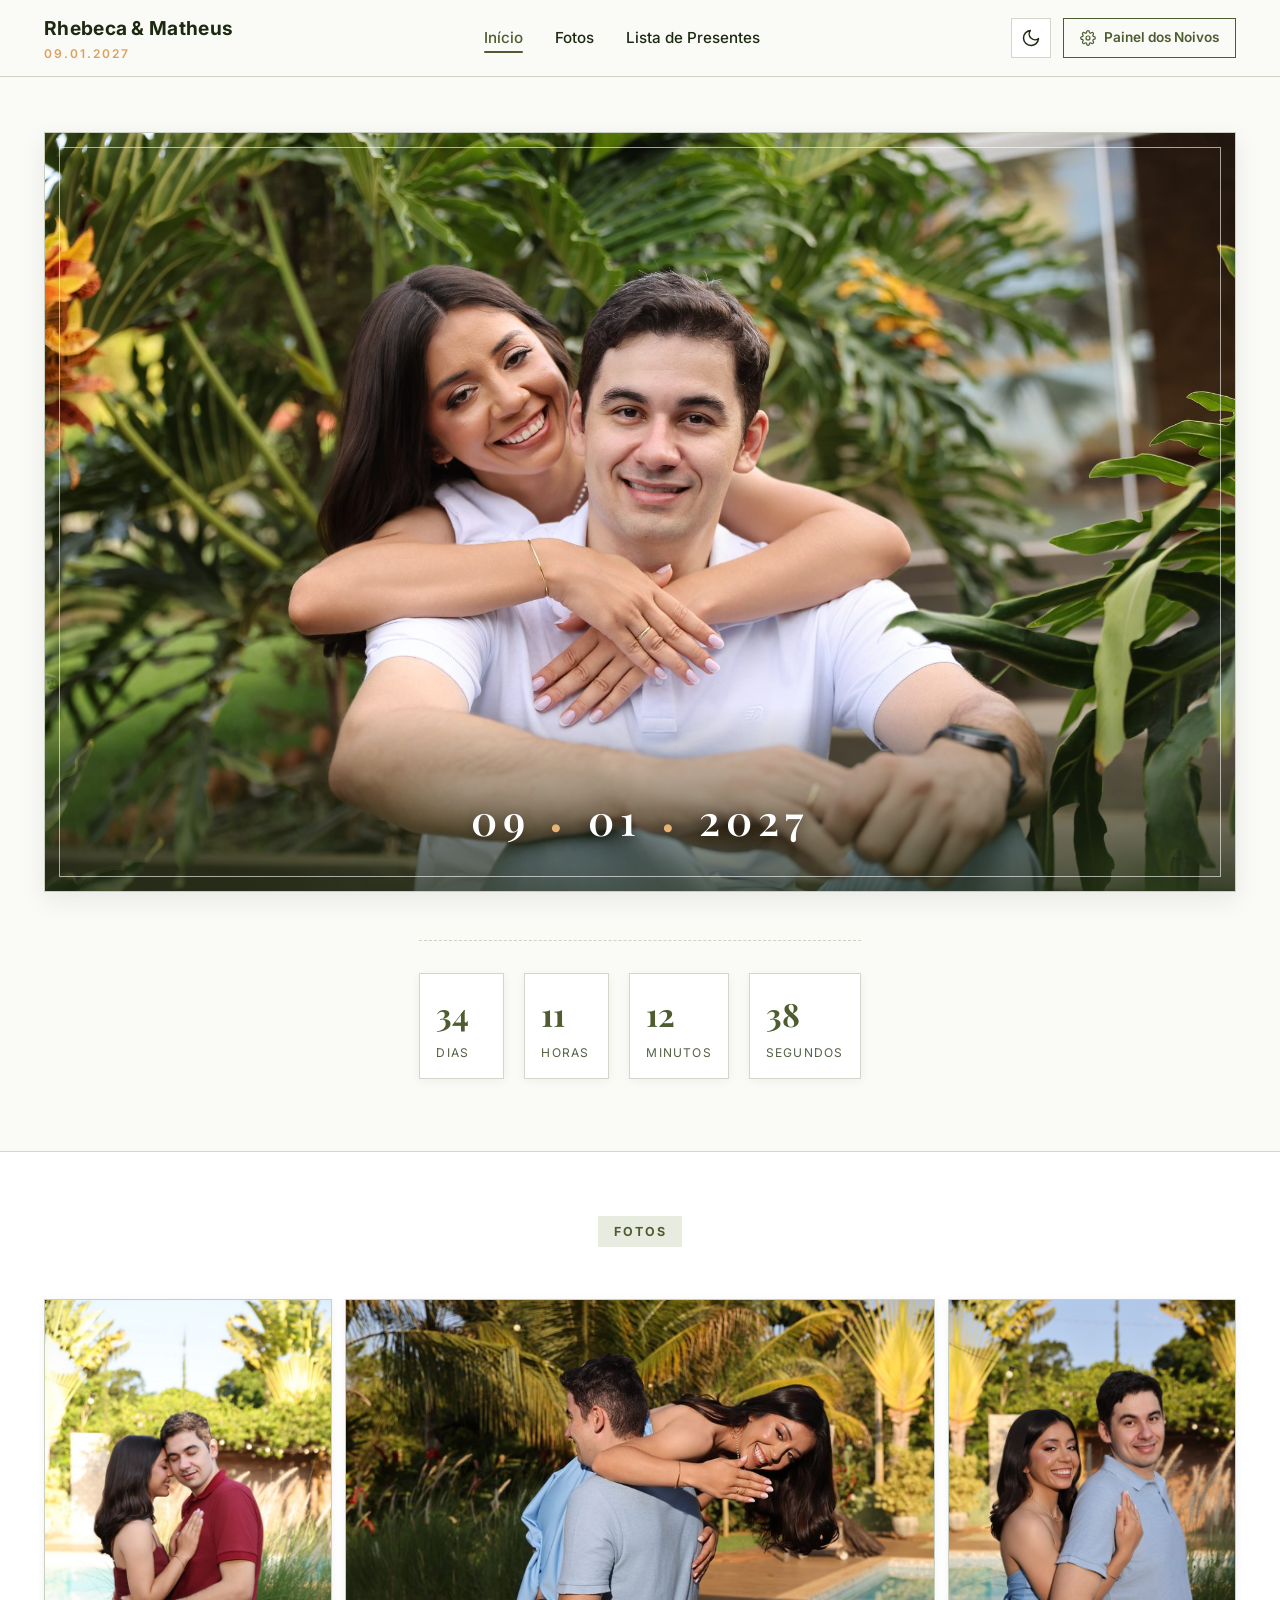
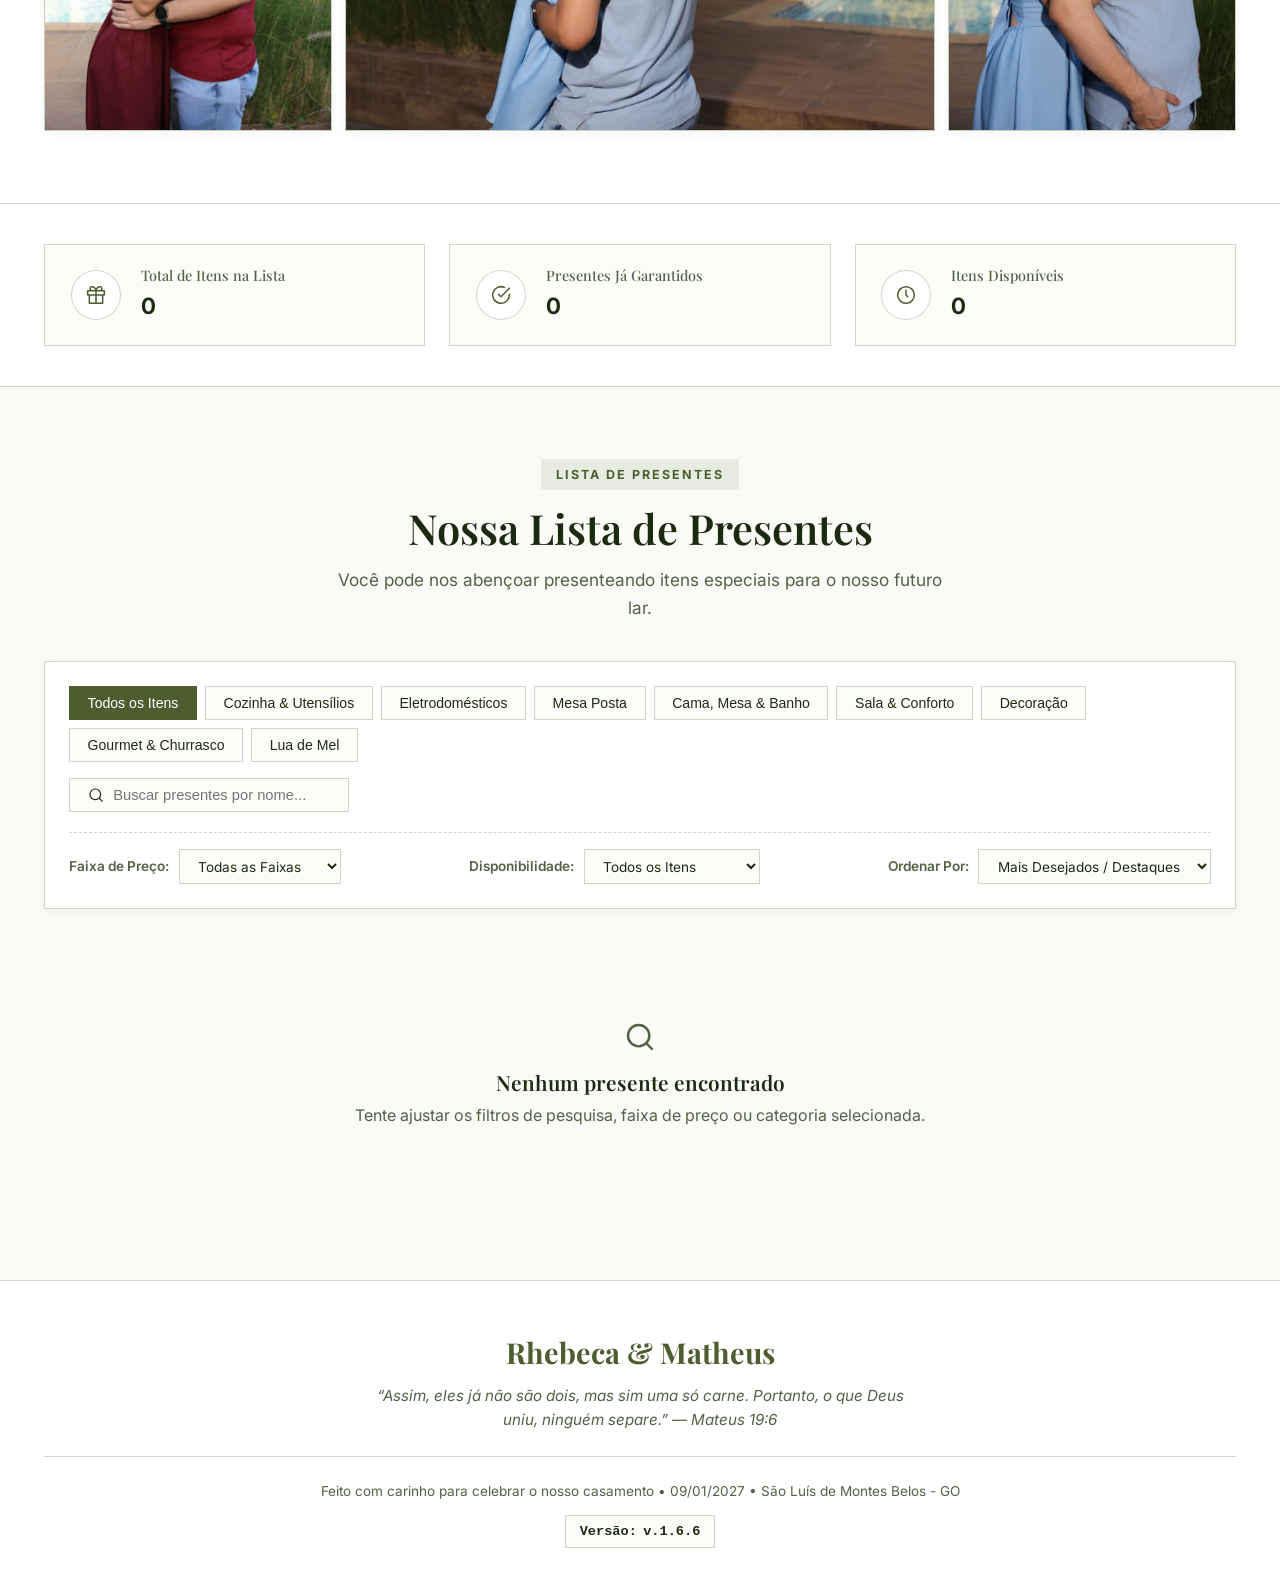
==== commit 3f7bb13d: "v.1.6.6: foto de capa com data no inicio e secao de fotos separada Versão anterior: v.1.6.5 Nova ver" ====
--- a/index.html
+++ b/index.html
@@ -12,7 +12,7 @@
   <link href="https://fonts.googleapis.com/css2?family=Great+Vibes&family=Inter:wght@300;400;500;600;700&family=Playfair+Display:ital,wght@0,500;0,600;0,700;1,400&display=swap" rel="stylesheet">
 
   <!-- Estilos da Aplicação -->
-  <link rel="stylesheet" href="css/styles.css?v=1.6.5">
+  <link rel="stylesheet" href="css/styles.css?v=1.6.6">
 
   <!-- Supabase JS Client (Carregamento para persistência em nuvem) -->
   <script src="https://cdn.jsdelivr.net/npm/@supabase/supabase-js@2"></script>
@@ -32,6 +32,7 @@
 
         <ul class="nav-links" id="navLinks">
           <li><a href="#inicio" class="nav-link active">Início</a></li>
+          <li><a href="#fotos" class="nav-link">Fotos</a></li>
           <li><a href="#catalogo" class="nav-link">Lista de Presentes</a></li>
         </ul>
 
@@ -76,25 +77,17 @@
     </div>
   </header>
 
-  <!-- ==================== HERO SECTION COM GALERIA DE FOTOS ==================== -->
-  <section id="inicio" class="wedding-invitation-hero prewedding-hero">
+  <!-- ==================== HERO SECTION COM FOTO DE CAPA E DATA ==================== -->
+  <section id="inicio" class="wedding-invitation-hero">
     <div class="container" style="display: flex; flex-direction: column; align-items: center;">
 
-      <!-- Galeria de Fotos (clique para ampliar) -->
-      <div class="prewedding-gallery" id="preweddingGallery">
-        <button type="button" class="prewedding-photo is-portrait" data-index="0" aria-label="Ampliar foto 1">
-          <img src="assets/fotos/pre-wedding/pre-wedding-01-thumb.jpg" srcset="assets/fotos/pre-wedding/pre-wedding-01-thumb.jpg 900w, assets/fotos/pre-wedding/pre-wedding-01.jpg 2000w" sizes="(max-width: 768px) 50vw, 380px" data-full="assets/fotos/pre-wedding/pre-wedding-01.jpg" alt="Rhebeca e Matheus abraçados em jardim com palmeiras" width="900" height="1350" fetchpriority="high">
-        </button>
-        <button type="button" class="prewedding-photo is-landscape" data-index="1" aria-label="Ampliar foto 2">
-          <img src="assets/fotos/pre-wedding/pre-wedding-03-thumb.jpg" srcset="assets/fotos/pre-wedding/pre-wedding-03-thumb.jpg 900w, assets/fotos/pre-wedding/pre-wedding-03.jpg 2000w" sizes="(max-width: 768px) 100vw, 760px" data-full="assets/fotos/pre-wedding/pre-wedding-03.jpg" alt="Matheus abraça Rhebeca à beira da piscina" width="900" height="600">
-        </button>
-        <button type="button" class="prewedding-photo is-landscape" data-index="2" aria-label="Ampliar foto 3">
-          <img src="assets/fotos/pre-wedding/pre-wedding-04-thumb.jpg" srcset="assets/fotos/pre-wedding/pre-wedding-04-thumb.jpg 900w, assets/fotos/pre-wedding/pre-wedding-04.jpg 2000w" sizes="(max-width: 768px) 100vw, 760px" data-full="assets/fotos/pre-wedding/pre-wedding-04.jpg" alt="Rhebeca e Matheus sorrindo juntos entre folhagens" width="900" height="600" loading="lazy">
-        </button>
-        <button type="button" class="prewedding-photo is-portrait" data-index="3" aria-label="Ampliar foto 4">
-          <img src="assets/fotos/pre-wedding/pre-wedding-02-thumb.jpg" srcset="assets/fotos/pre-wedding/pre-wedding-02-thumb.jpg 900w, assets/fotos/pre-wedding/pre-wedding-02.jpg 2000w" sizes="(max-width: 768px) 50vw, 380px" data-full="assets/fotos/pre-wedding/pre-wedding-02.jpg" alt="Rhebeca e Matheus sorrindo lado a lado no jardim" width="900" height="1350" loading="lazy">
-        </button>
-      </div>
+      <!-- Foto de Capa com a Data do Casamento -->
+      <figure class="hero-cover-photo">
+        <img src="assets/fotos/pre-wedding/pre-wedding-04.jpg" srcset="assets/fotos/pre-wedding/pre-wedding-04-thumb.jpg 900w, assets/fotos/pre-wedding/pre-wedding-04.jpg 2000w" sizes="(max-width: 1200px) 100vw, 1140px" alt="Rhebeca e Matheus sorrindo juntos entre folhagens" width="2000" height="1333" fetchpriority="high">
+        <figcaption class="hero-cover-date">
+          <time datetime="2027-01-09">09 <span class="dot">•</span> 01 <span class="dot">•</span> 2027</time>
+        </figcaption>
+      </figure>
 
       <!-- Contagem Regressiva para 09/01/2027 17:00 -->
       <div class="countdown-strip-wrapper">
@@ -118,6 +111,28 @@
         </div>
       </div>
 
+    </div>
+  </section>
+
+  <!-- ==================== GALERIA DE FOTOS ==================== -->
+  <section id="fotos" class="photos-section">
+    <div class="container">
+      <div class="section-header">
+        <span class="section-tag">Fotos</span>
+      </div>
+
+      <!-- Galeria (clique para ampliar) -->
+      <div class="prewedding-gallery" id="preweddingGallery">
+        <button type="button" class="prewedding-photo is-portrait" data-index="0" aria-label="Ampliar foto 1">
+          <img src="assets/fotos/pre-wedding/pre-wedding-01-thumb.jpg" srcset="assets/fotos/pre-wedding/pre-wedding-01-thumb.jpg 900w, assets/fotos/pre-wedding/pre-wedding-01.jpg 2000w" sizes="(max-width: 768px) 50vw, 290px" data-full="assets/fotos/pre-wedding/pre-wedding-01.jpg" alt="Rhebeca e Matheus abraçados em jardim com palmeiras" width="900" height="1350" loading="lazy">
+        </button>
+        <button type="button" class="prewedding-photo is-landscape" data-index="1" aria-label="Ampliar foto 2">
+          <img src="assets/fotos/pre-wedding/pre-wedding-03-thumb.jpg" srcset="assets/fotos/pre-wedding/pre-wedding-03-thumb.jpg 900w, assets/fotos/pre-wedding/pre-wedding-03.jpg 2000w" sizes="(max-width: 768px) 100vw, 570px" data-full="assets/fotos/pre-wedding/pre-wedding-03.jpg" alt="Matheus abraça Rhebeca à beira da piscina" width="900" height="600" loading="lazy">
+        </button>
+        <button type="button" class="prewedding-photo is-portrait" data-index="2" aria-label="Ampliar foto 3">
+          <img src="assets/fotos/pre-wedding/pre-wedding-02-thumb.jpg" srcset="assets/fotos/pre-wedding/pre-wedding-02-thumb.jpg 900w, assets/fotos/pre-wedding/pre-wedding-02.jpg 2000w" sizes="(max-width: 768px) 50vw, 290px" data-full="assets/fotos/pre-wedding/pre-wedding-02.jpg" alt="Rhebeca e Matheus sorrindo lado a lado no jardim" width="900" height="1350" loading="lazy">
+        </button>
+      </div>
     </div>
   </section>
 
@@ -416,7 +431,7 @@
     </button>
     <figure class="lightbox-figure">
       <img id="lightboxImage" src="" alt="">
-      <figcaption class="lightbox-counter" id="lightboxCounter">1 / 4</figcaption>
+      <figcaption class="lightbox-counter" id="lightboxCounter">1 / 3</figcaption>
     </figure>
     <button type="button" class="lightbox-btn lightbox-next" id="lightboxNext" aria-label="Próxima foto">
       <svg class="icon-line" viewBox="0 0 24 24"><polyline points="9 18 15 12 9 6"></polyline></svg>
@@ -437,15 +452,15 @@
         <!-- Versão visível oficial v.X.Y.Z com id app-footer-version -->
         <div class="footer-version-badge">
           <span>Versão:</span>
-          <span id="app-footer-version">v.1.6.5</span>
+          <span id="app-footer-version">v.1.6.6</span>
         </div>
       </div>
     </div>
   </footer>
 
   <!-- Scripts da Aplicação -->
-  <script src="js/extractor.js?v=1.6.5"></script>
-  <script src="js/db.js?v=1.6.5"></script>
-  <script src="js/app.js?v=1.6.5"></script>
+  <script src="js/extractor.js?v=1.6.6"></script>
+  <script src="js/db.js?v=1.6.6"></script>
+  <script src="js/app.js?v=1.6.6"></script>
 </body>
 </html>
--- a/css/styles.css
+++ b/css/styles.css
@@ -1,6 +1,6 @@
 /* ==========================================================================
    LISTA DE PRESENTES - RHEBECA & MATHEUS
-   Versão: v.1.6.5
+   Versão: v.1.6.6
    Design System: Baseado estritamente no Save The Date Oficial
    Paleta: Off-White/Pérola, Verde Oliva Nobre Botânico e Dourado Sutil
    ========================================================================== */
@@ -296,7 +296,7 @@
 }
 
 /* ==========================================================================
-   HERO PRINCIPAL (Galeria de Fotos)
+   HERO PRINCIPAL (Foto de Capa)
    ========================================================================== */
 .wedding-invitation-hero {
   padding: calc(3.5rem + 76px) 0 4.5rem;
@@ -354,13 +354,80 @@
 }
 
 /* ==========================================================================
+   FOTO DE CAPA DO INÍCIO (com a data do casamento)
+   ========================================================================== */
+.hero-cover-photo {
+  position: relative;
+  width: 100%;
+  margin: 0;
+  aspect-ratio: 3 / 2;
+  max-height: calc(100vh - 140px);
+  overflow: hidden;
+  border: 1px solid var(--color-olive-border);
+  background: var(--color-cream);
+  box-shadow: var(--shadow-md);
+}
+
+.hero-cover-photo img {
+  width: 100%;
+  height: 100%;
+  object-fit: cover;
+  object-position: center 35%;
+  display: block;
+}
+
+/* Moldura interna fina, no espírito do convite */
+.hero-cover-photo::before {
+  content: '';
+  position: absolute;
+  inset: 14px;
+  border: 1px solid rgba(255, 255, 255, 0.6);
+  pointer-events: none;
+  z-index: 2;
+}
+
+.hero-cover-date {
+  position: absolute;
+  left: 0;
+  right: 0;
+  bottom: 0;
+  padding: 5rem 1rem 2.4rem;
+  text-align: center;
+  background: linear-gradient(to top, rgba(29, 42, 18, 0.72) 0%, rgba(29, 42, 18, 0.35) 55%, rgba(29, 42, 18, 0) 100%);
+  z-index: 1;
+}
+
+.hero-cover-date time {
+  font-family: var(--font-serif);
+  font-size: 2.6rem;
+  font-weight: 600;
+  letter-spacing: 6px;
+  color: #ffffff;
+  text-shadow: 0 2px 12px rgba(0, 0, 0, 0.35);
+}
+
+.hero-cover-date .dot {
+  color: #e5b376;
+  font-size: 0.6em;
+  vertical-align: middle;
+  margin: 0 0.15em;
+}
+
+/* Seção de Fotos */
+.photos-section {
+  padding: 4rem 0 4.5rem;
+  background: var(--color-white);
+  border-top: 1px solid var(--color-olive-border);
+}
+
+/* ==========================================================================
    GALERIA DE FOTOS (Mosaico Editorial + Lightbox)
    ========================================================================== */
-/* Mosaico em 6 colunas: retrato (2) + paisagem (4) / paisagem (4) + retrato (2) */
+/* Mosaico em 8 colunas: retrato (2) + paisagem (4) + retrato (2) */
 .prewedding-gallery {
   width: 100%;
   display: grid;
-  grid-template-columns: repeat(6, 1fr);
+  grid-template-columns: repeat(8, 1fr);
   gap: 0.85rem;
 }
 
@@ -490,11 +557,31 @@
     aspect-ratio: 3 / 2;
   }
 
-  /* Mobile: retratos lado a lado, paisagens em largura total */
+  /* Mobile: retratos lado a lado, paisagem em largura total */
   .prewedding-photo[data-index="0"],
-  .prewedding-photo[data-index="3"] { order: 1; }
+  .prewedding-photo[data-index="2"] { order: 1; }
   .prewedding-photo[data-index="1"] { order: 2; }
-  .prewedding-photo[data-index="2"] { order: 3; }
+
+  .hero-cover-photo {
+    aspect-ratio: 4 / 5;
+  }
+
+  .hero-cover-photo::before {
+    inset: 10px;
+  }
+
+  .hero-cover-date {
+    padding: 4rem 1rem 1.9rem;
+  }
+
+  .hero-cover-date time {
+    font-size: 1.85rem;
+    letter-spacing: 4px;
+  }
+
+  .photos-section {
+    padding: 3rem 0 3.5rem;
+  }
 
   /* Mantém a foto centralizada (o modal padrão abre ancorado no rodapé) e libera espaço para os botões */
   .modal-backdrop.prewedding-lightbox {
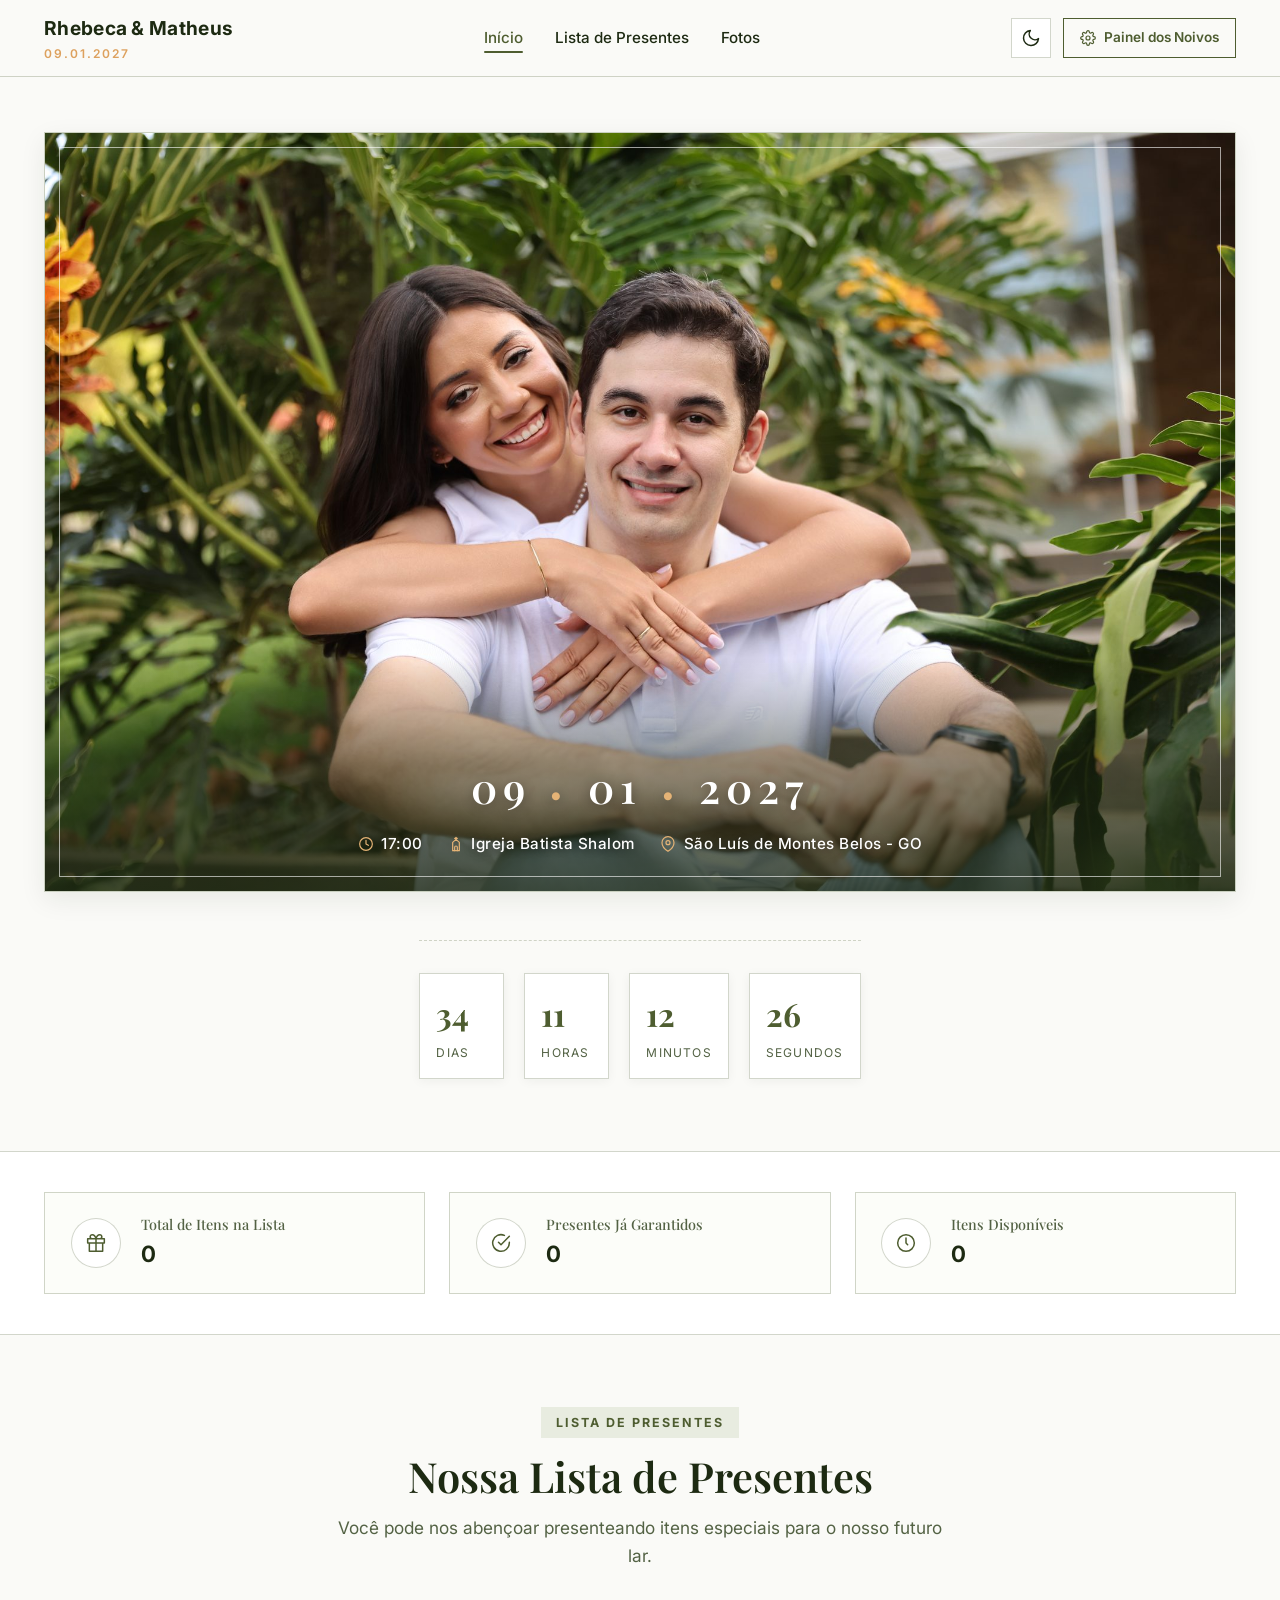
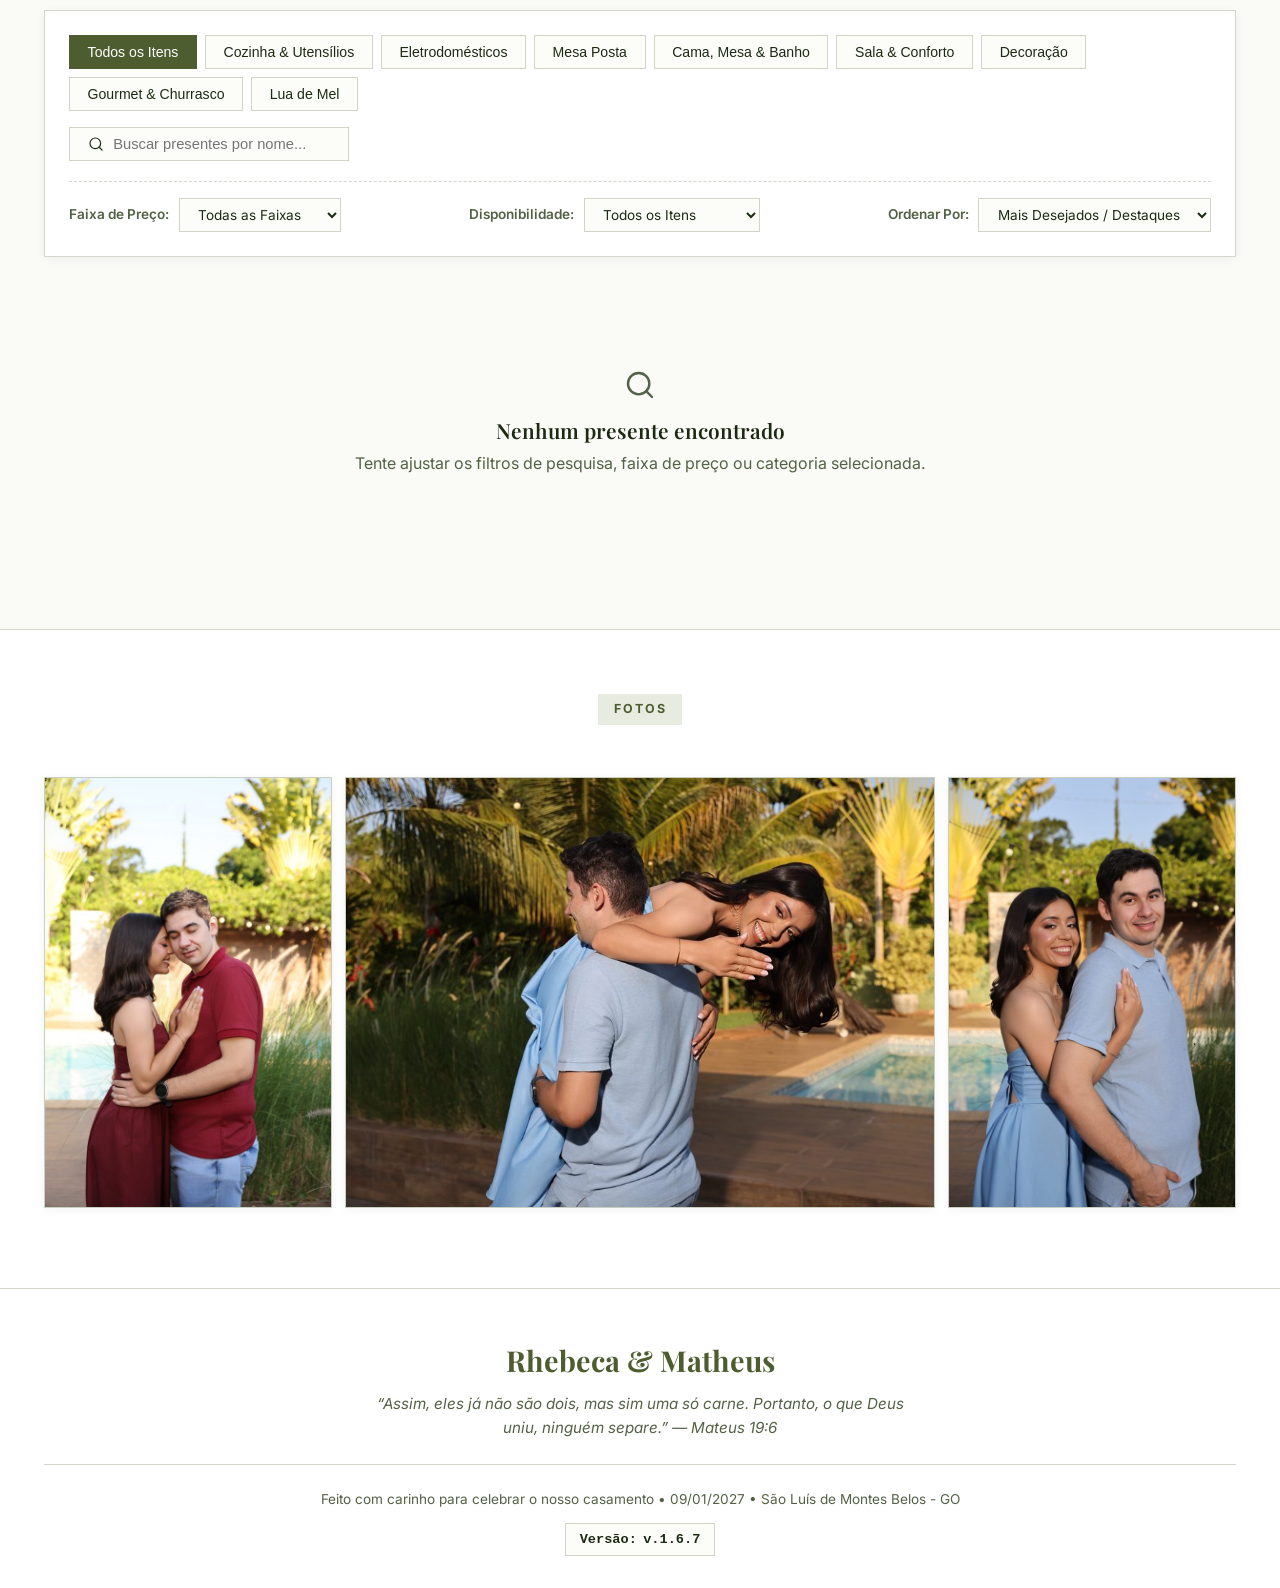
==== commit d30f0bc3: "v.1.6.7: adiciona horario, local e cidade na capa e move fotos para depois da lista Versão anterior:" ====
--- a/index.html
+++ b/index.html
@@ -12,7 +12,7 @@
   <link href="https://fonts.googleapis.com/css2?family=Great+Vibes&family=Inter:wght@300;400;500;600;700&family=Playfair+Display:ital,wght@0,500;0,600;0,700;1,400&display=swap" rel="stylesheet">
 
   <!-- Estilos da Aplicação -->
-  <link rel="stylesheet" href="css/styles.css?v=1.6.6">
+  <link rel="stylesheet" href="css/styles.css?v=1.6.7">
 
   <!-- Supabase JS Client (Carregamento para persistência em nuvem) -->
   <script src="https://cdn.jsdelivr.net/npm/@supabase/supabase-js@2"></script>
@@ -32,8 +32,8 @@
 
         <ul class="nav-links" id="navLinks">
           <li><a href="#inicio" class="nav-link active">Início</a></li>
+          <li><a href="#catalogo" class="nav-link">Lista de Presentes</a></li>
           <li><a href="#fotos" class="nav-link">Fotos</a></li>
-          <li><a href="#catalogo" class="nav-link">Lista de Presentes</a></li>
         </ul>
 
         <div class="nav-actions">
@@ -85,7 +85,21 @@
       <figure class="hero-cover-photo">
         <img src="assets/fotos/pre-wedding/pre-wedding-04.jpg" srcset="assets/fotos/pre-wedding/pre-wedding-04-thumb.jpg 900w, assets/fotos/pre-wedding/pre-wedding-04.jpg 2000w" sizes="(max-width: 1200px) 100vw, 1140px" alt="Rhebeca e Matheus sorrindo juntos entre folhagens" width="2000" height="1333" fetchpriority="high">
         <figcaption class="hero-cover-date">
-          <time datetime="2027-01-09">09 <span class="dot">•</span> 01 <span class="dot">•</span> 2027</time>
+          <time datetime="2027-01-09T17:00">09 <span class="dot">•</span> 01 <span class="dot">•</span> 2027</time>
+          <div class="hero-cover-details">
+            <span class="hero-cover-detail">
+              <svg class="icon-line sm" viewBox="0 0 24 24"><circle cx="12" cy="12" r="9.5"></circle><polyline points="12 6.5 12 12 15.5 14"></polyline></svg>
+              17:00
+            </span>
+            <span class="hero-cover-detail">
+              <svg class="icon-line sm" viewBox="0 0 24 24"><line x1="12" y1="2" x2="12" y2="5"></line><line x1="10" y1="3.5" x2="14" y2="3.5"></line><path d="M12 5L7 9.5v12.5h10V9.5L12 5z"></path><path d="M10 22v-5a2 2 0 0 1 4 0v5"></path></svg>
+              Igreja Batista Shalom
+            </span>
+            <span class="hero-cover-detail">
+              <svg class="icon-line sm" viewBox="0 0 24 24"><path d="M21 10c0 7-9 13-9 13s-9-6-9-13a9 9 0 0 1 18 0z"></path><circle cx="12" cy="10" r="3"></circle></svg>
+              São Luís de Montes Belos - GO
+            </span>
+          </div>
         </figcaption>
       </figure>
 
@@ -111,28 +125,6 @@
         </div>
       </div>
 
-    </div>
-  </section>
-
-  <!-- ==================== GALERIA DE FOTOS ==================== -->
-  <section id="fotos" class="photos-section">
-    <div class="container">
-      <div class="section-header">
-        <span class="section-tag">Fotos</span>
-      </div>
-
-      <!-- Galeria (clique para ampliar) -->
-      <div class="prewedding-gallery" id="preweddingGallery">
-        <button type="button" class="prewedding-photo is-portrait" data-index="0" aria-label="Ampliar foto 1">
-          <img src="assets/fotos/pre-wedding/pre-wedding-01-thumb.jpg" srcset="assets/fotos/pre-wedding/pre-wedding-01-thumb.jpg 900w, assets/fotos/pre-wedding/pre-wedding-01.jpg 2000w" sizes="(max-width: 768px) 50vw, 290px" data-full="assets/fotos/pre-wedding/pre-wedding-01.jpg" alt="Rhebeca e Matheus abraçados em jardim com palmeiras" width="900" height="1350" loading="lazy">
-        </button>
-        <button type="button" class="prewedding-photo is-landscape" data-index="1" aria-label="Ampliar foto 2">
-          <img src="assets/fotos/pre-wedding/pre-wedding-03-thumb.jpg" srcset="assets/fotos/pre-wedding/pre-wedding-03-thumb.jpg 900w, assets/fotos/pre-wedding/pre-wedding-03.jpg 2000w" sizes="(max-width: 768px) 100vw, 570px" data-full="assets/fotos/pre-wedding/pre-wedding-03.jpg" alt="Matheus abraça Rhebeca à beira da piscina" width="900" height="600" loading="lazy">
-        </button>
-        <button type="button" class="prewedding-photo is-portrait" data-index="2" aria-label="Ampliar foto 3">
-          <img src="assets/fotos/pre-wedding/pre-wedding-02-thumb.jpg" srcset="assets/fotos/pre-wedding/pre-wedding-02-thumb.jpg 900w, assets/fotos/pre-wedding/pre-wedding-02.jpg 2000w" sizes="(max-width: 768px) 50vw, 290px" data-full="assets/fotos/pre-wedding/pre-wedding-02.jpg" alt="Rhebeca e Matheus sorrindo lado a lado no jardim" width="900" height="1350" loading="lazy">
-        </button>
-      </div>
     </div>
   </section>
 
@@ -263,6 +255,28 @@
   </section>
 
 
+
+  <!-- ==================== GALERIA DE FOTOS ==================== -->
+  <section id="fotos" class="photos-section">
+    <div class="container">
+      <div class="section-header">
+        <span class="section-tag">Fotos</span>
+      </div>
+
+      <!-- Galeria (clique para ampliar) -->
+      <div class="prewedding-gallery" id="preweddingGallery">
+        <button type="button" class="prewedding-photo is-portrait" data-index="0" aria-label="Ampliar foto 1">
+          <img src="assets/fotos/pre-wedding/pre-wedding-01-thumb.jpg" srcset="assets/fotos/pre-wedding/pre-wedding-01-thumb.jpg 900w, assets/fotos/pre-wedding/pre-wedding-01.jpg 2000w" sizes="(max-width: 768px) 50vw, 290px" data-full="assets/fotos/pre-wedding/pre-wedding-01.jpg" alt="Rhebeca e Matheus abraçados em jardim com palmeiras" width="900" height="1350" loading="lazy">
+        </button>
+        <button type="button" class="prewedding-photo is-landscape" data-index="1" aria-label="Ampliar foto 2">
+          <img src="assets/fotos/pre-wedding/pre-wedding-03-thumb.jpg" srcset="assets/fotos/pre-wedding/pre-wedding-03-thumb.jpg 900w, assets/fotos/pre-wedding/pre-wedding-03.jpg 2000w" sizes="(max-width: 768px) 100vw, 570px" data-full="assets/fotos/pre-wedding/pre-wedding-03.jpg" alt="Matheus abraça Rhebeca à beira da piscina" width="900" height="600" loading="lazy">
+        </button>
+        <button type="button" class="prewedding-photo is-portrait" data-index="2" aria-label="Ampliar foto 3">
+          <img src="assets/fotos/pre-wedding/pre-wedding-02-thumb.jpg" srcset="assets/fotos/pre-wedding/pre-wedding-02-thumb.jpg 900w, assets/fotos/pre-wedding/pre-wedding-02.jpg 2000w" sizes="(max-width: 768px) 50vw, 290px" data-full="assets/fotos/pre-wedding/pre-wedding-02.jpg" alt="Rhebeca e Matheus sorrindo lado a lado no jardim" width="900" height="1350" loading="lazy">
+        </button>
+      </div>
+    </div>
+  </section>
 
   <!-- ==================== MODAL DE RESERVA DE PRESENTE FÍSICO ==================== -->
   <div id="reserveModal" class="modal-backdrop">
@@ -452,15 +466,15 @@
         <!-- Versão visível oficial v.X.Y.Z com id app-footer-version -->
         <div class="footer-version-badge">
           <span>Versão:</span>
-          <span id="app-footer-version">v.1.6.6</span>
+          <span id="app-footer-version">v.1.6.7</span>
         </div>
       </div>
     </div>
   </footer>
 
   <!-- Scripts da Aplicação -->
-  <script src="js/extractor.js?v=1.6.6"></script>
-  <script src="js/db.js?v=1.6.6"></script>
-  <script src="js/app.js?v=1.6.6"></script>
+  <script src="js/extractor.js?v=1.6.7"></script>
+  <script src="js/db.js?v=1.6.7"></script>
+  <script src="js/app.js?v=1.6.7"></script>
 </body>
 </html>
--- a/css/styles.css
+++ b/css/styles.css
@@ -1,6 +1,6 @@
 /* ==========================================================================
    LISTA DE PRESENTES - RHEBECA & MATHEUS
-   Versão: v.1.6.6
+   Versão: v.1.6.7
    Design System: Baseado estritamente no Save The Date Oficial
    Paleta: Off-White/Pérola, Verde Oliva Nobre Botânico e Dourado Sutil
    ========================================================================== */
@@ -391,9 +391,9 @@
   left: 0;
   right: 0;
   bottom: 0;
-  padding: 5rem 1rem 2.4rem;
+  padding: 6rem 1rem 2.2rem;
   text-align: center;
-  background: linear-gradient(to top, rgba(29, 42, 18, 0.72) 0%, rgba(29, 42, 18, 0.35) 55%, rgba(29, 42, 18, 0) 100%);
+  background: linear-gradient(to top, rgba(29, 42, 18, 0.8) 0%, rgba(29, 42, 18, 0.45) 55%, rgba(29, 42, 18, 0) 100%);
   z-index: 1;
 }
 
@@ -406,6 +406,29 @@
   text-shadow: 0 2px 12px rgba(0, 0, 0, 0.35);
 }
 
+.hero-cover-details {
+  display: flex;
+  flex-wrap: wrap;
+  justify-content: center;
+  gap: 0.4rem 1.6rem;
+  margin-top: 0.7rem;
+  font-size: 0.95rem;
+  font-weight: 500;
+  letter-spacing: 0.5px;
+  color: #ffffff;
+  text-shadow: 0 1px 8px rgba(0, 0, 0, 0.45);
+}
+
+.hero-cover-detail {
+  display: inline-flex;
+  align-items: center;
+  gap: 0.45rem;
+}
+
+.hero-cover-detail .icon-line {
+  color: #e5b376;
+}
+
 .hero-cover-date .dot {
   color: #e5b376;
   font-size: 0.6em;
@@ -415,7 +438,7 @@
 
 /* Seção de Fotos */
 .photos-section {
-  padding: 4rem 0 4.5rem;
+  padding: 4rem 0 5rem;
   background: var(--color-white);
   border-top: 1px solid var(--color-olive-border);
 }
@@ -571,7 +594,15 @@
   }
 
   .hero-cover-date {
-    padding: 4rem 1rem 1.9rem;
+    padding: 5rem 1rem 1.6rem;
+  }
+
+  .hero-cover-details {
+    flex-direction: column;
+    align-items: center;
+    gap: 0.25rem;
+    margin-top: 0.4rem;
+    font-size: 0.82rem;
   }
 
   .hero-cover-date time {
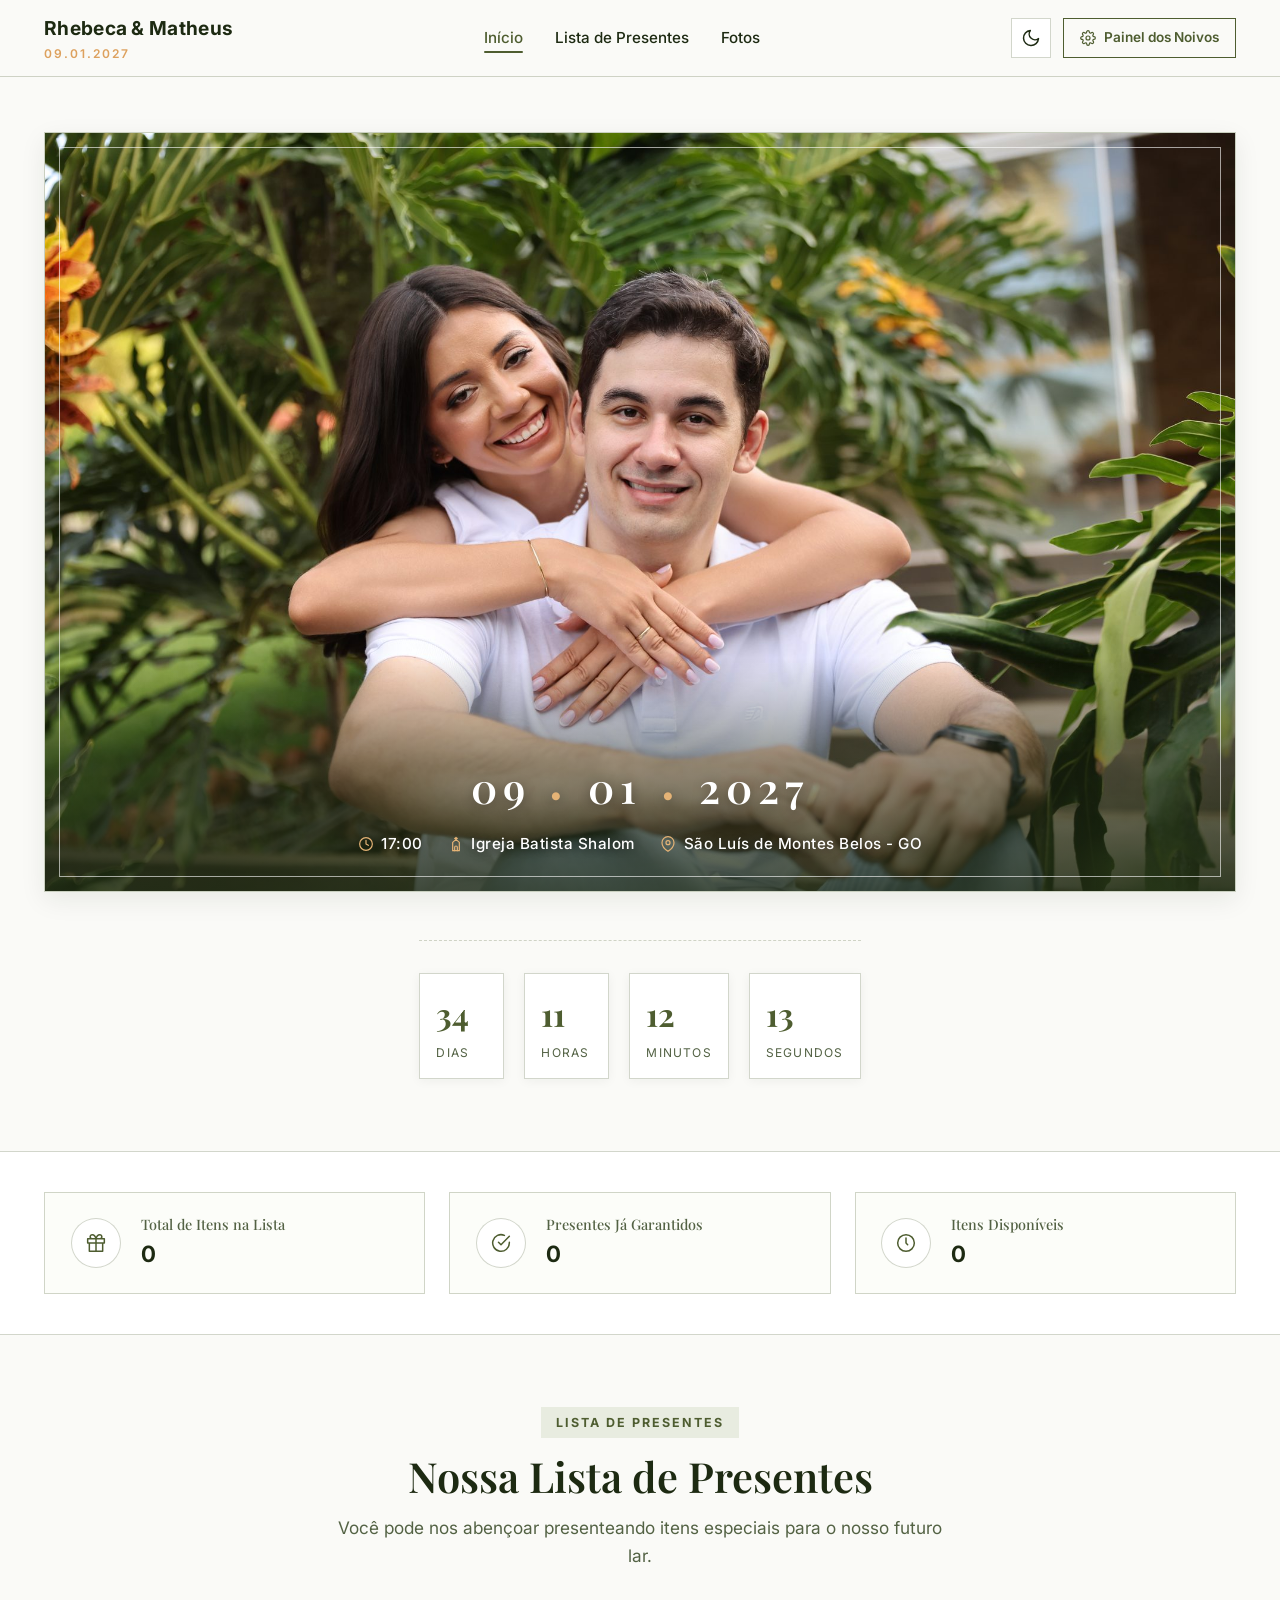
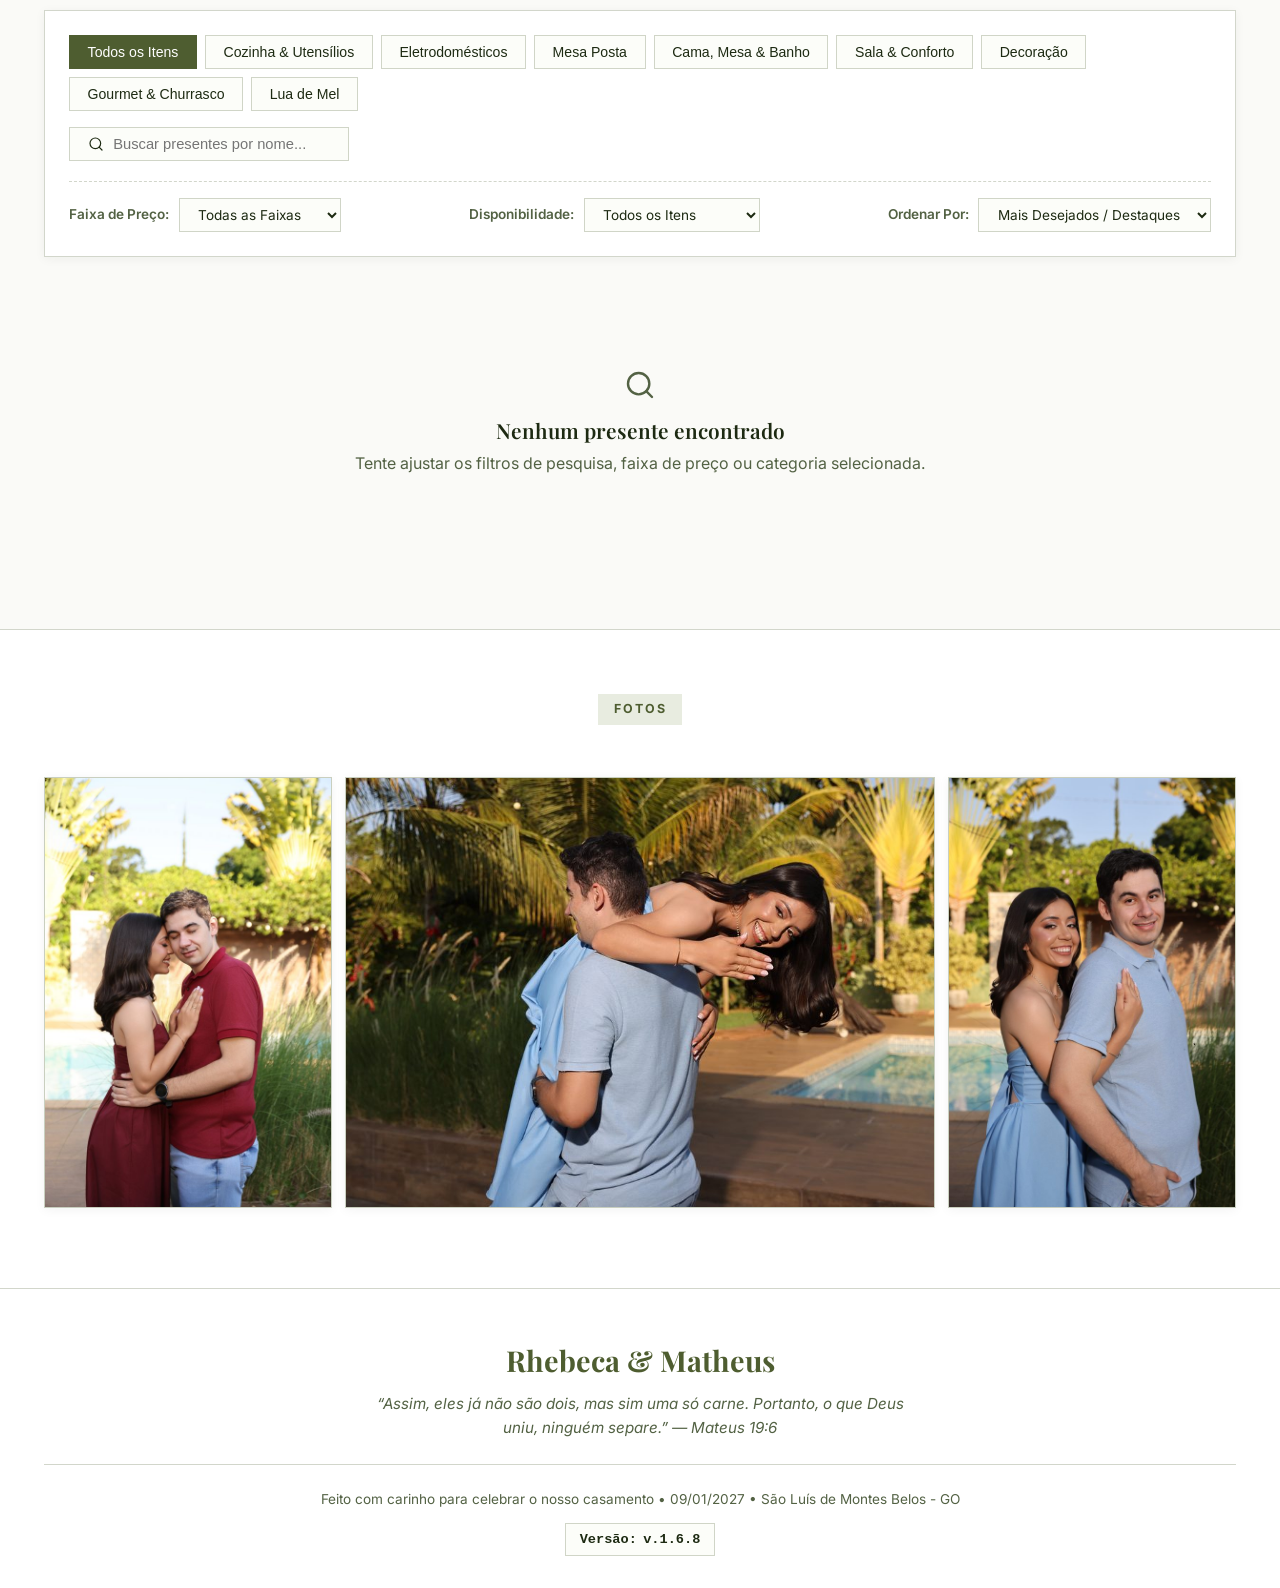
==== commit 6cfd0197: "v.1.6.8: adiciona notificacao por e-mail (Gmail SMTP) a cada presente ou cota recebida Versao anteri" ====
--- a/index.html
+++ b/index.html
@@ -466,7 +466,7 @@
         <!-- Versão visível oficial v.X.Y.Z com id app-footer-version -->
         <div class="footer-version-badge">
           <span>Versão:</span>
-          <span id="app-footer-version">v.1.6.7</span>
+          <span id="app-footer-version">v.1.6.8</span>
         </div>
       </div>
     </div>
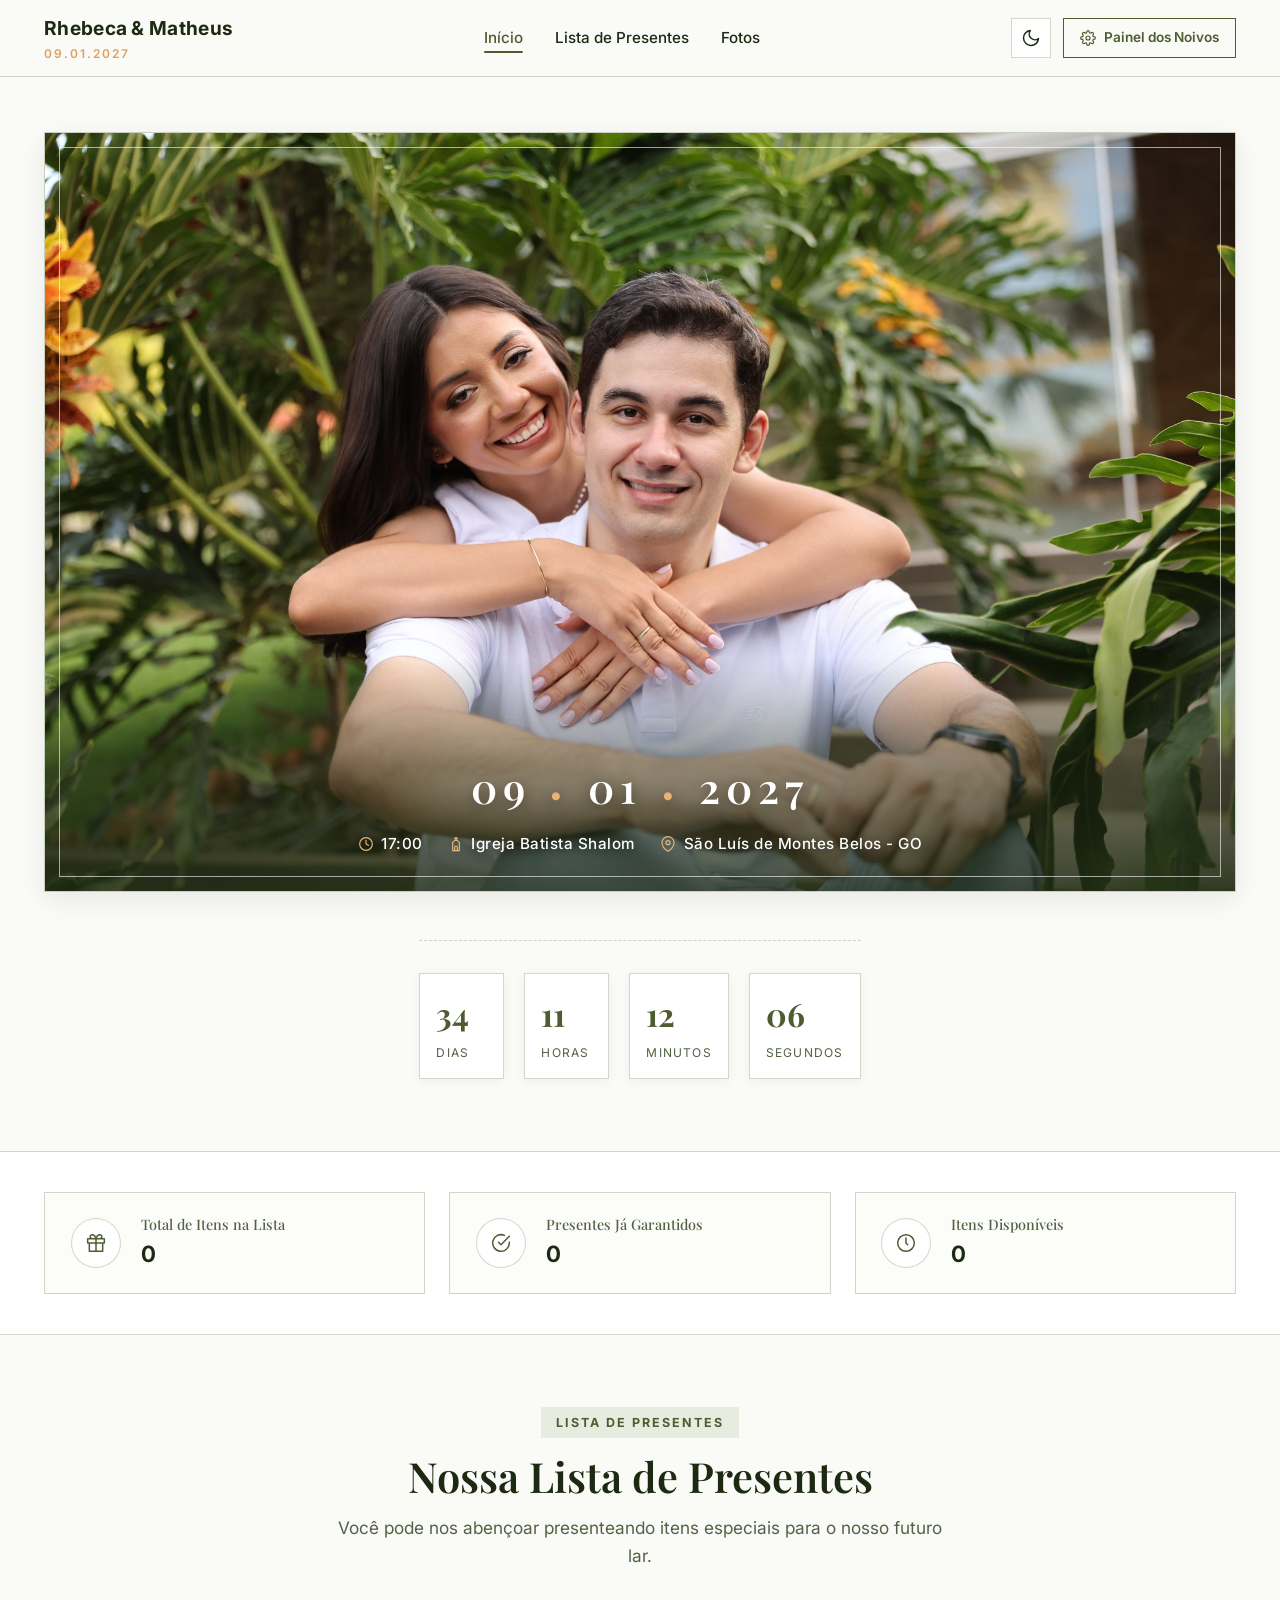
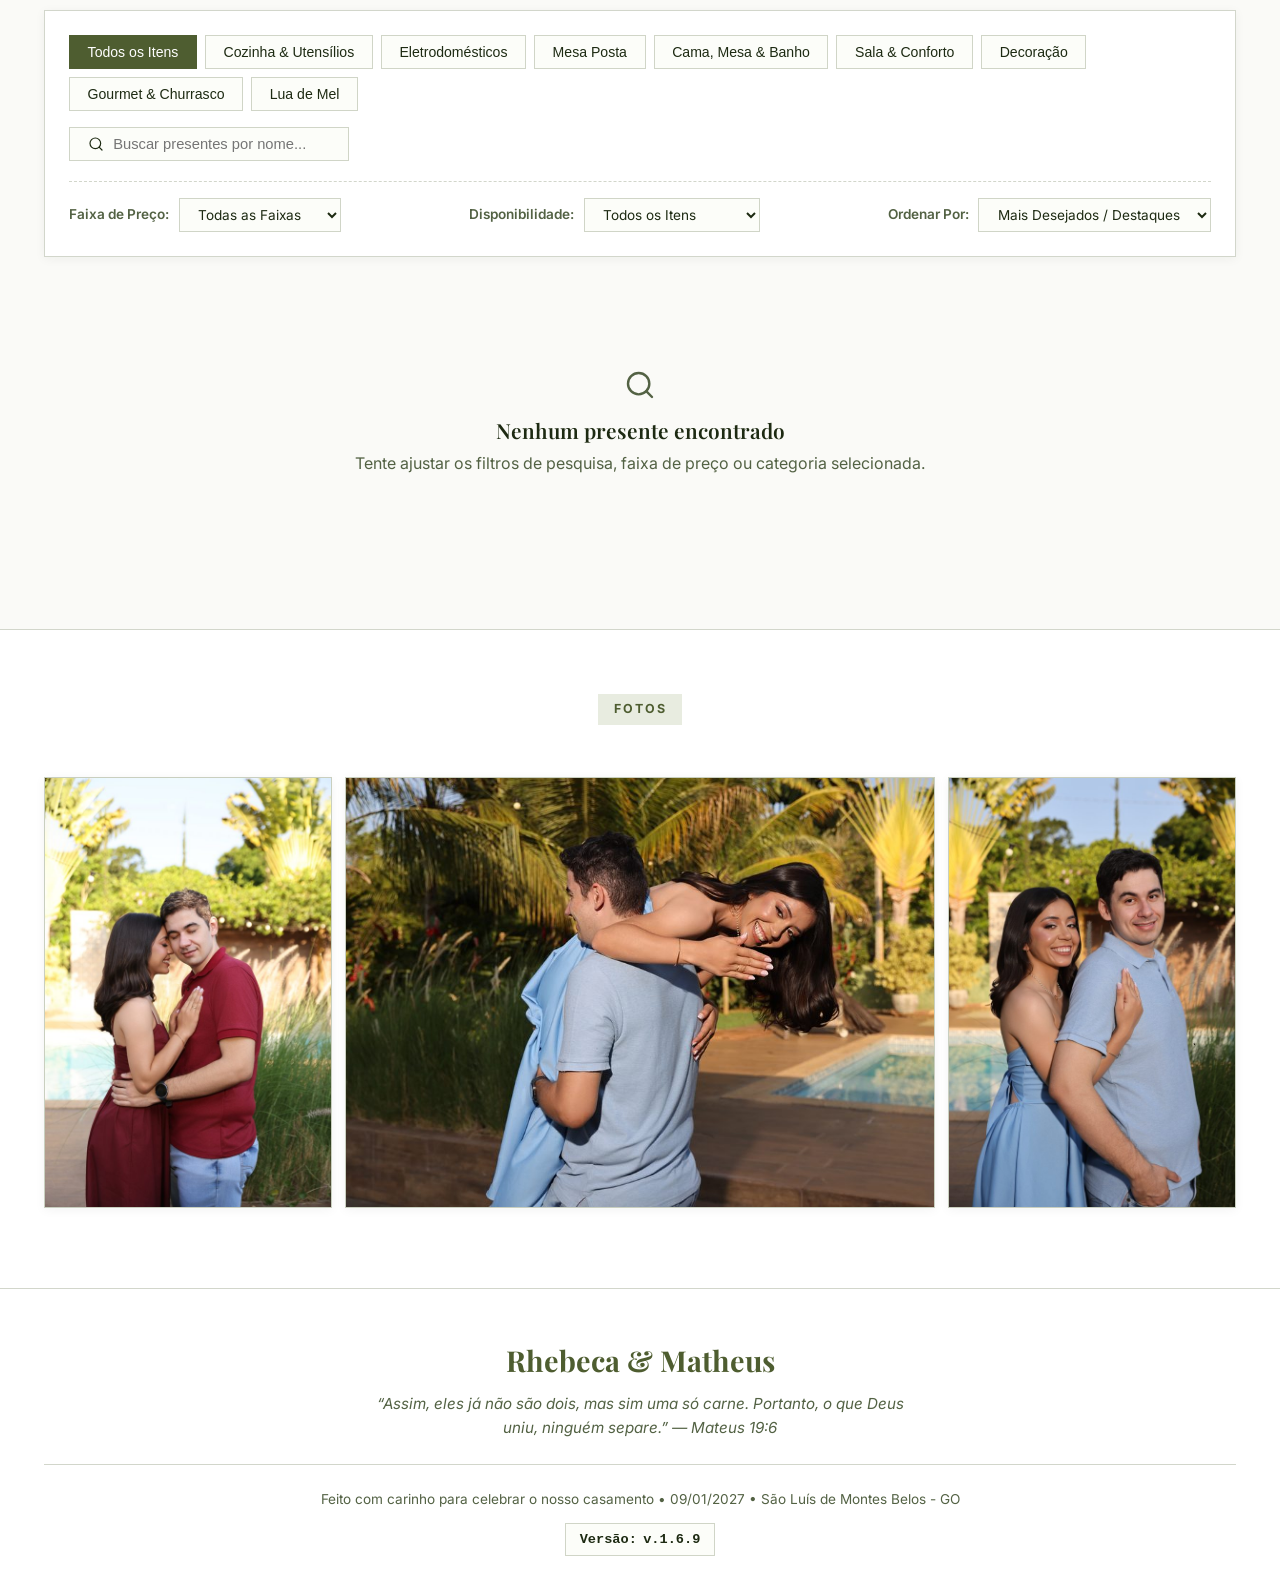
==== commit 687497a8: "v.1.6.9: migra login do painel administrativo para Supabase Auth Versao anterior: v.1.6.8 -> nova ve" ====
--- a/index.html
+++ b/index.html
@@ -466,15 +466,15 @@
         <!-- Versão visível oficial v.X.Y.Z com id app-footer-version -->
         <div class="footer-version-badge">
           <span>Versão:</span>
-          <span id="app-footer-version">v.1.6.8</span>
+          <span id="app-footer-version">v.1.6.9</span>
         </div>
       </div>
     </div>
   </footer>
 
   <!-- Scripts da Aplicação -->
-  <script src="js/extractor.js?v=1.6.7"></script>
-  <script src="js/db.js?v=1.6.7"></script>
-  <script src="js/app.js?v=1.6.7"></script>
+  <script src="js/extractor.js?v=1.6.9"></script>
+  <script src="js/db.js?v=1.6.9"></script>
+  <script src="js/app.js?v=1.6.9"></script>
 </body>
 </html>
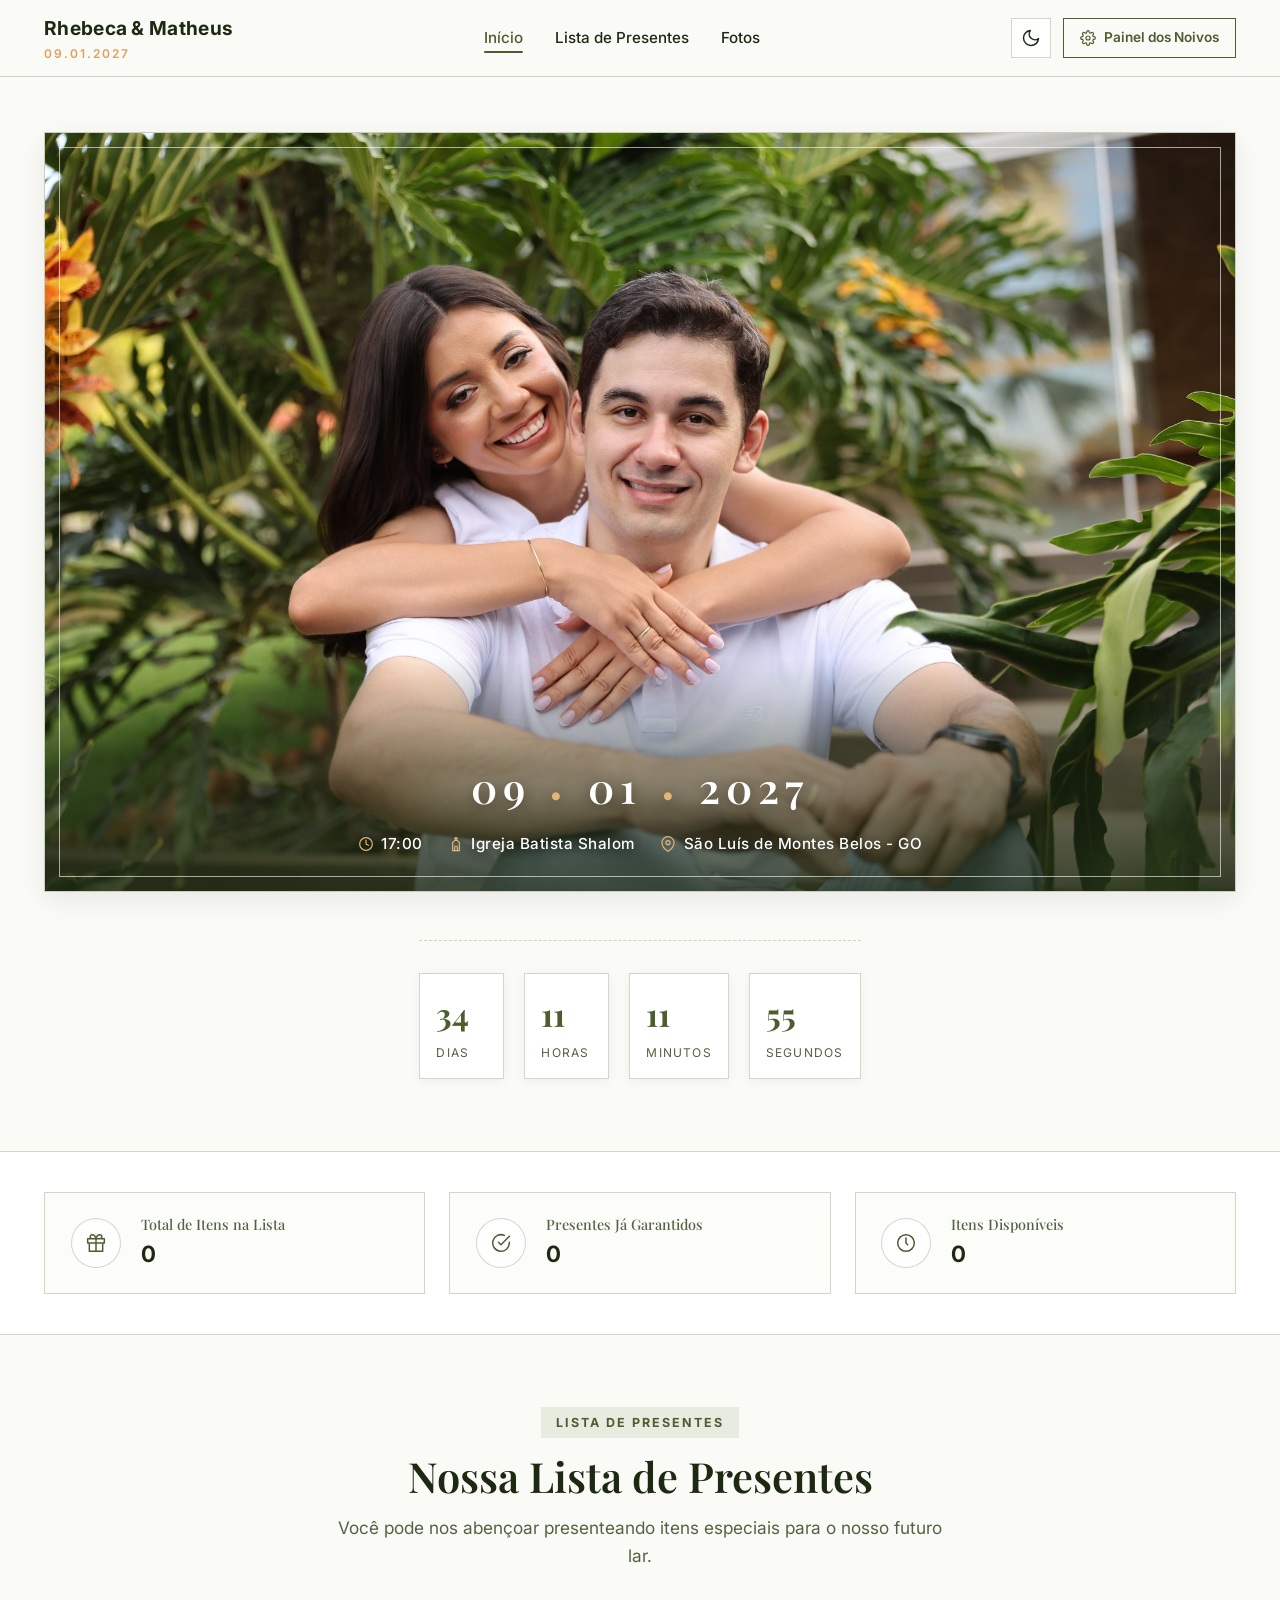
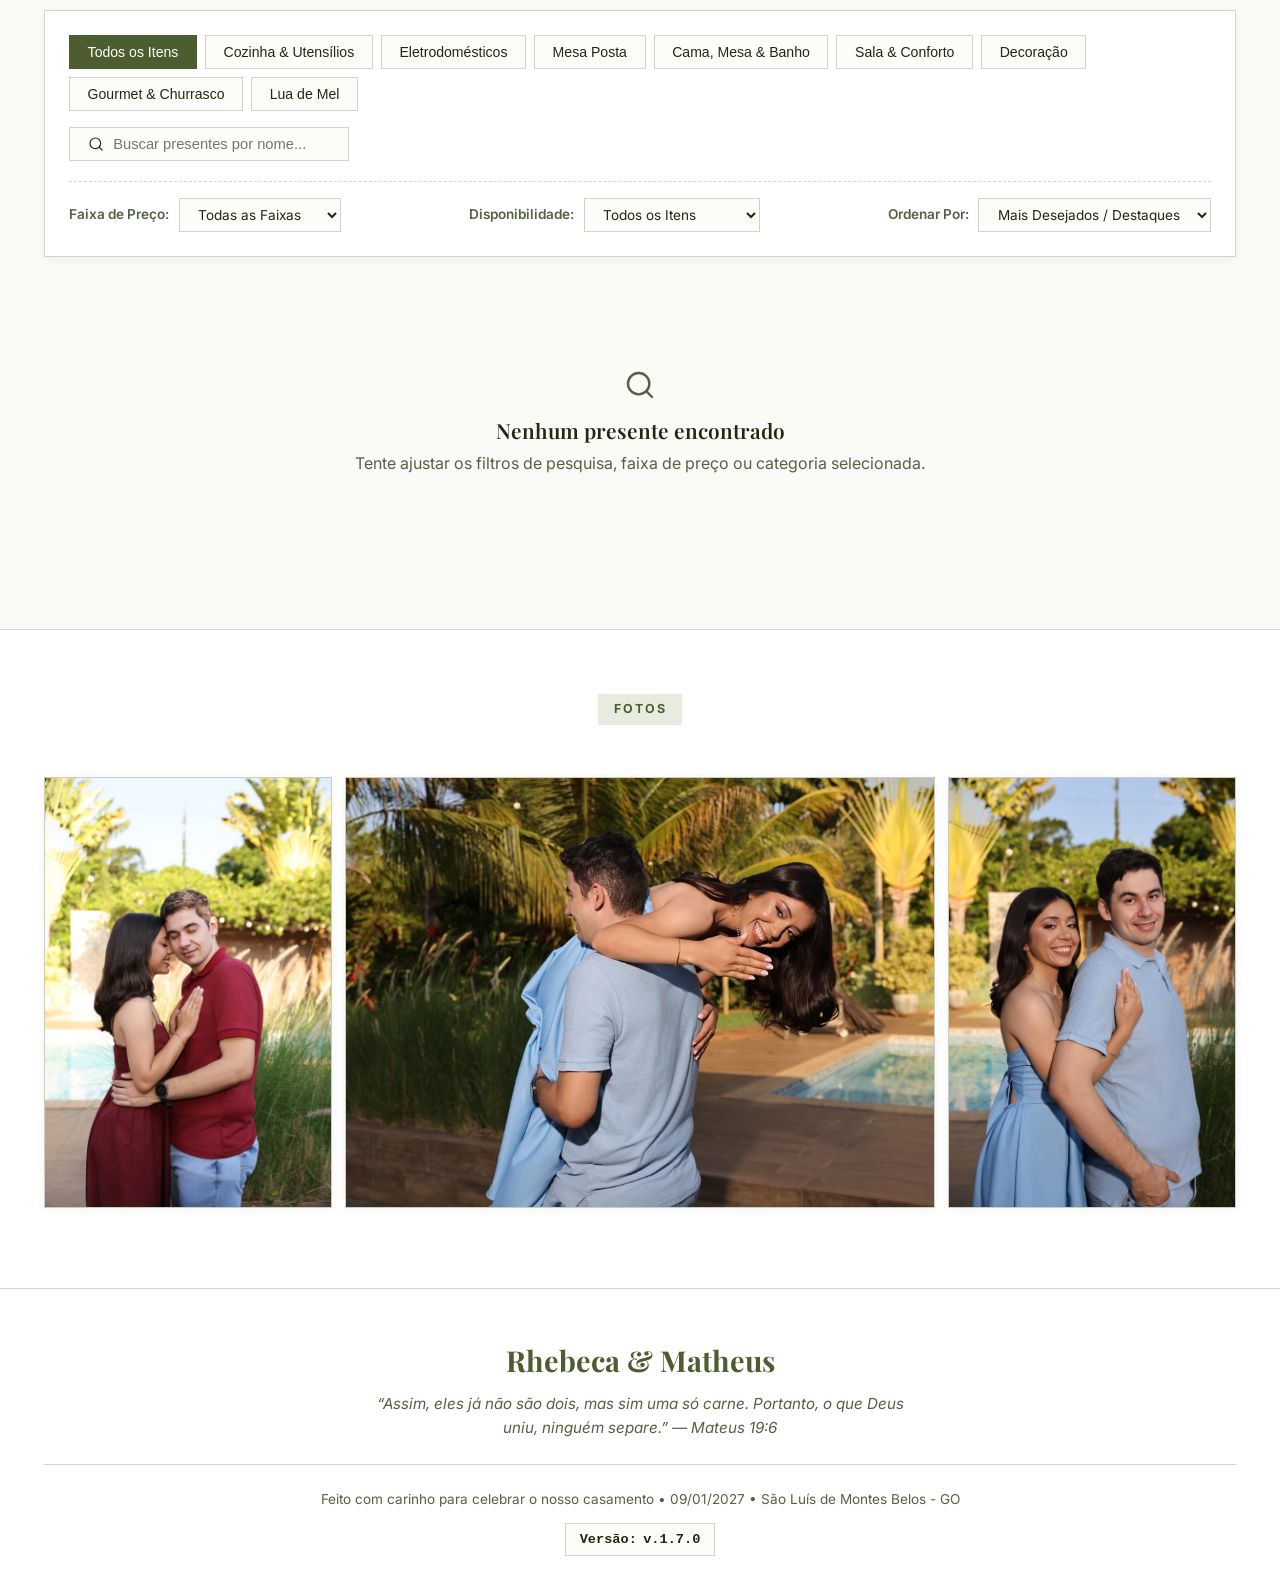
==== commit 34e59745: "v.1.7.0: protege o banco com RLS restrito aos noivos e regras de reserva para convidados Versao ante" ====
--- a/index.html
+++ b/index.html
@@ -466,15 +466,15 @@
         <!-- Versão visível oficial v.X.Y.Z com id app-footer-version -->
         <div class="footer-version-badge">
           <span>Versão:</span>
-          <span id="app-footer-version">v.1.6.9</span>
+          <span id="app-footer-version">v.1.7.0</span>
         </div>
       </div>
     </div>
   </footer>
 
   <!-- Scripts da Aplicação -->
-  <script src="js/extractor.js?v=1.6.9"></script>
-  <script src="js/db.js?v=1.6.9"></script>
-  <script src="js/app.js?v=1.6.9"></script>
+  <script src="js/extractor.js?v=1.7.0"></script>
+  <script src="js/db.js?v=1.7.0"></script>
+  <script src="js/app.js?v=1.7.0"></script>
 </body>
 </html>
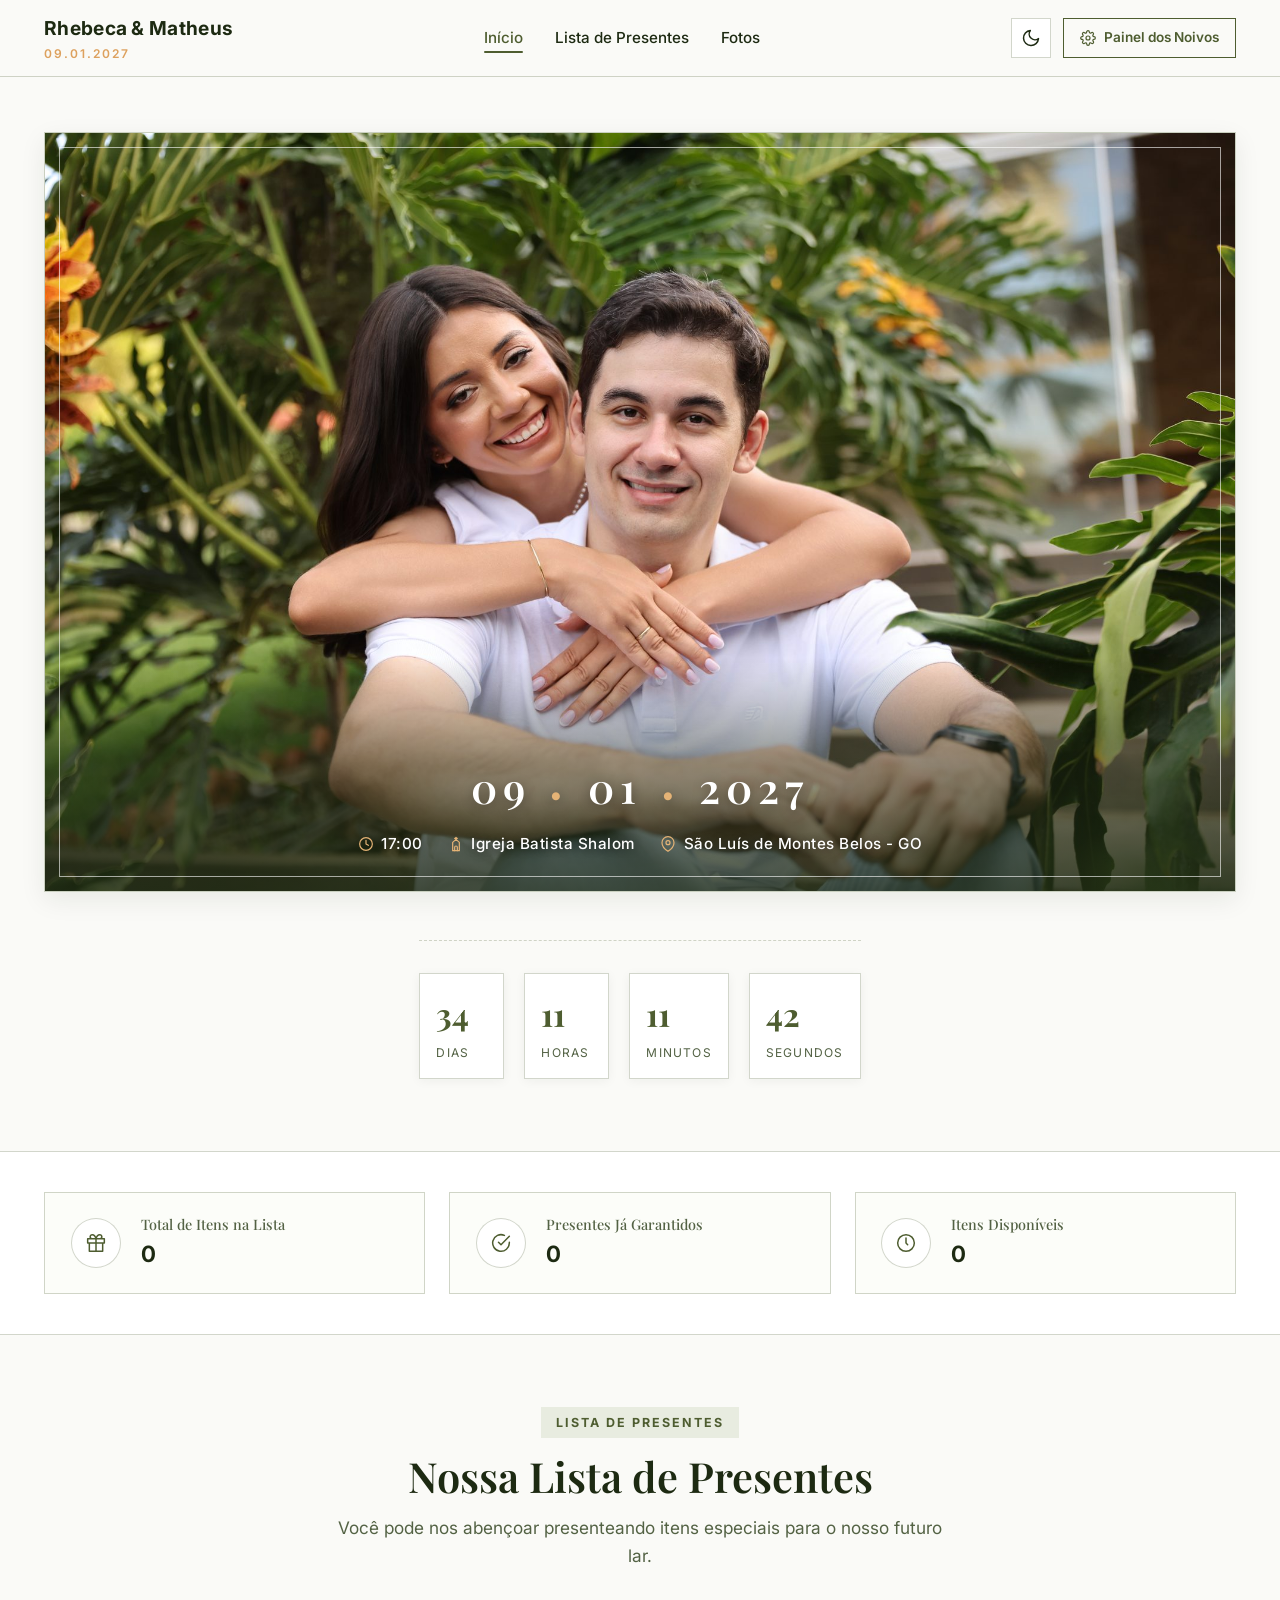
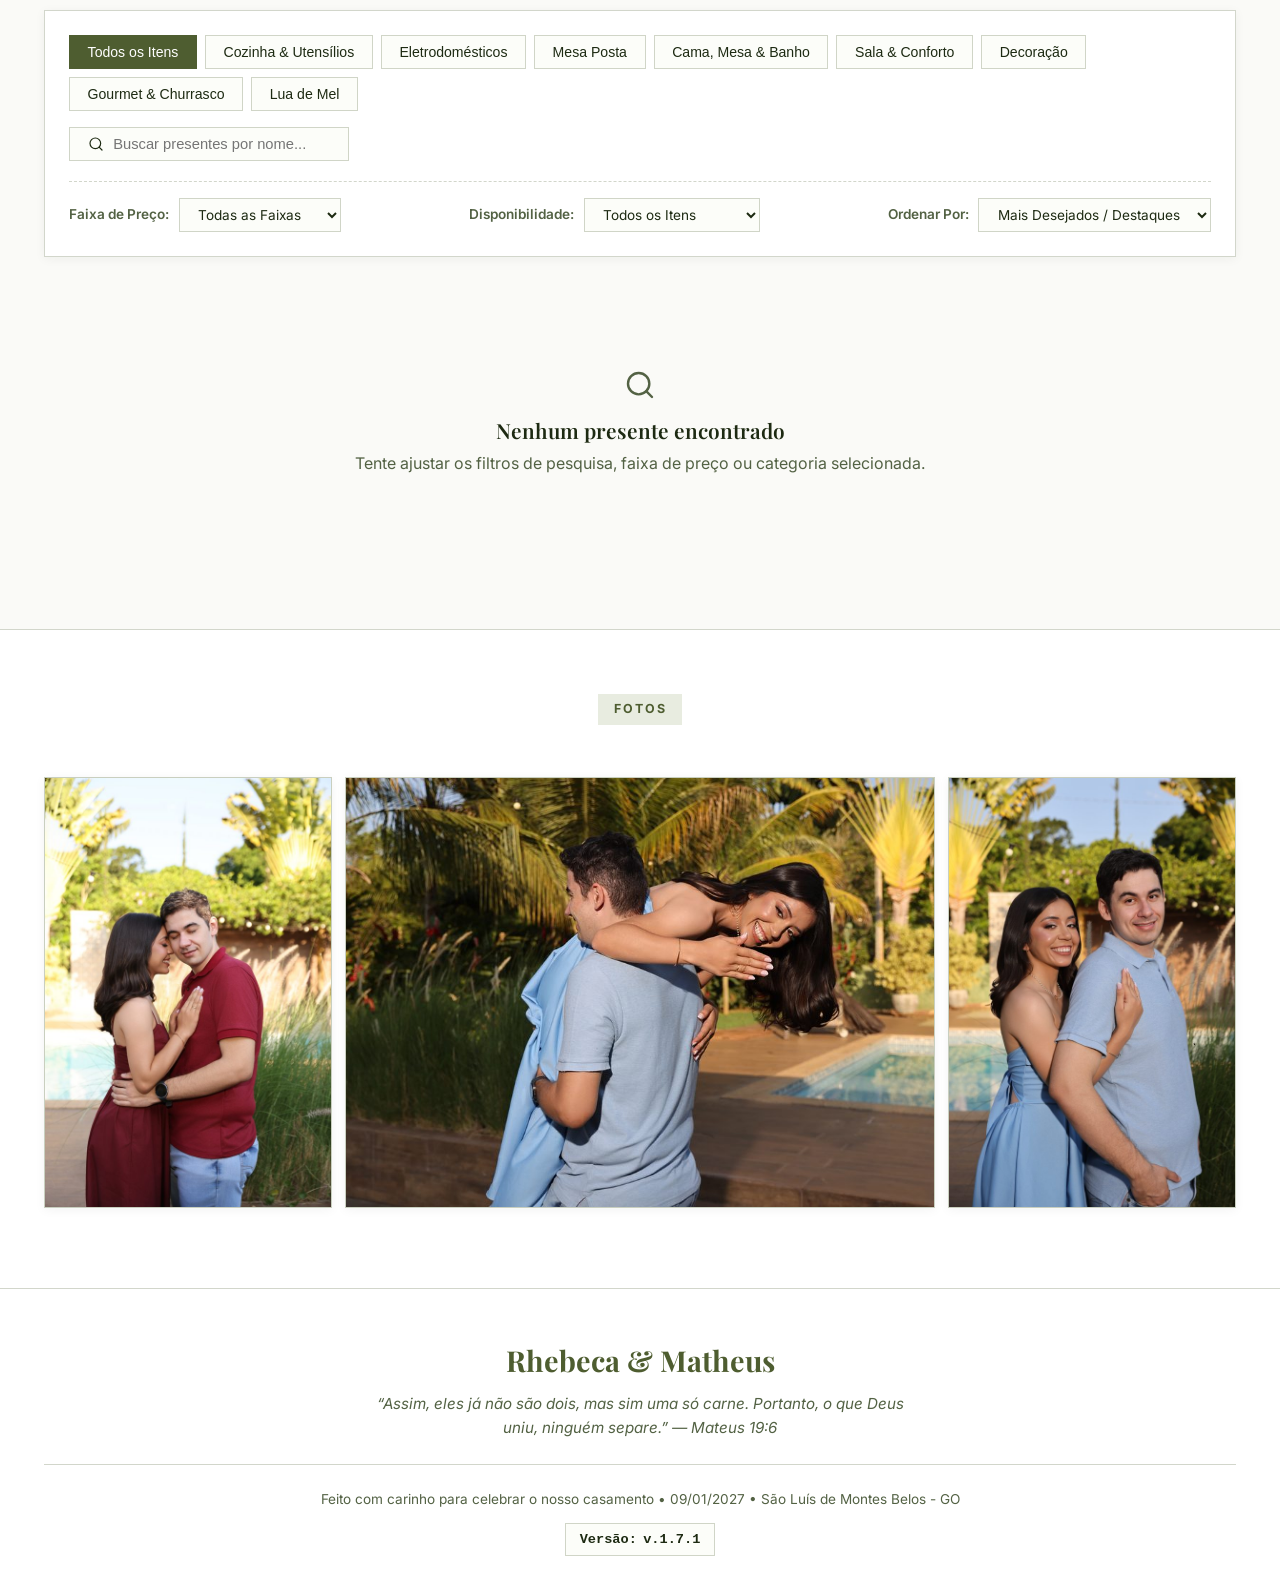
==== commit 64f2e53f: "v.1.7.1: exibe motivo real da falha de login (e-mail nao confirmado, credenciais invalidas) Versao a" ====
--- a/index.html
+++ b/index.html
@@ -466,15 +466,15 @@
         <!-- Versão visível oficial v.X.Y.Z com id app-footer-version -->
         <div class="footer-version-badge">
           <span>Versão:</span>
-          <span id="app-footer-version">v.1.7.0</span>
+          <span id="app-footer-version">v.1.7.1</span>
         </div>
       </div>
     </div>
   </footer>
 
   <!-- Scripts da Aplicação -->
-  <script src="js/extractor.js?v=1.7.0"></script>
-  <script src="js/db.js?v=1.7.0"></script>
-  <script src="js/app.js?v=1.7.0"></script>
+  <script src="js/extractor.js?v=1.7.1"></script>
+  <script src="js/db.js?v=1.7.1"></script>
+  <script src="js/app.js?v=1.7.1"></script>
 </body>
 </html>
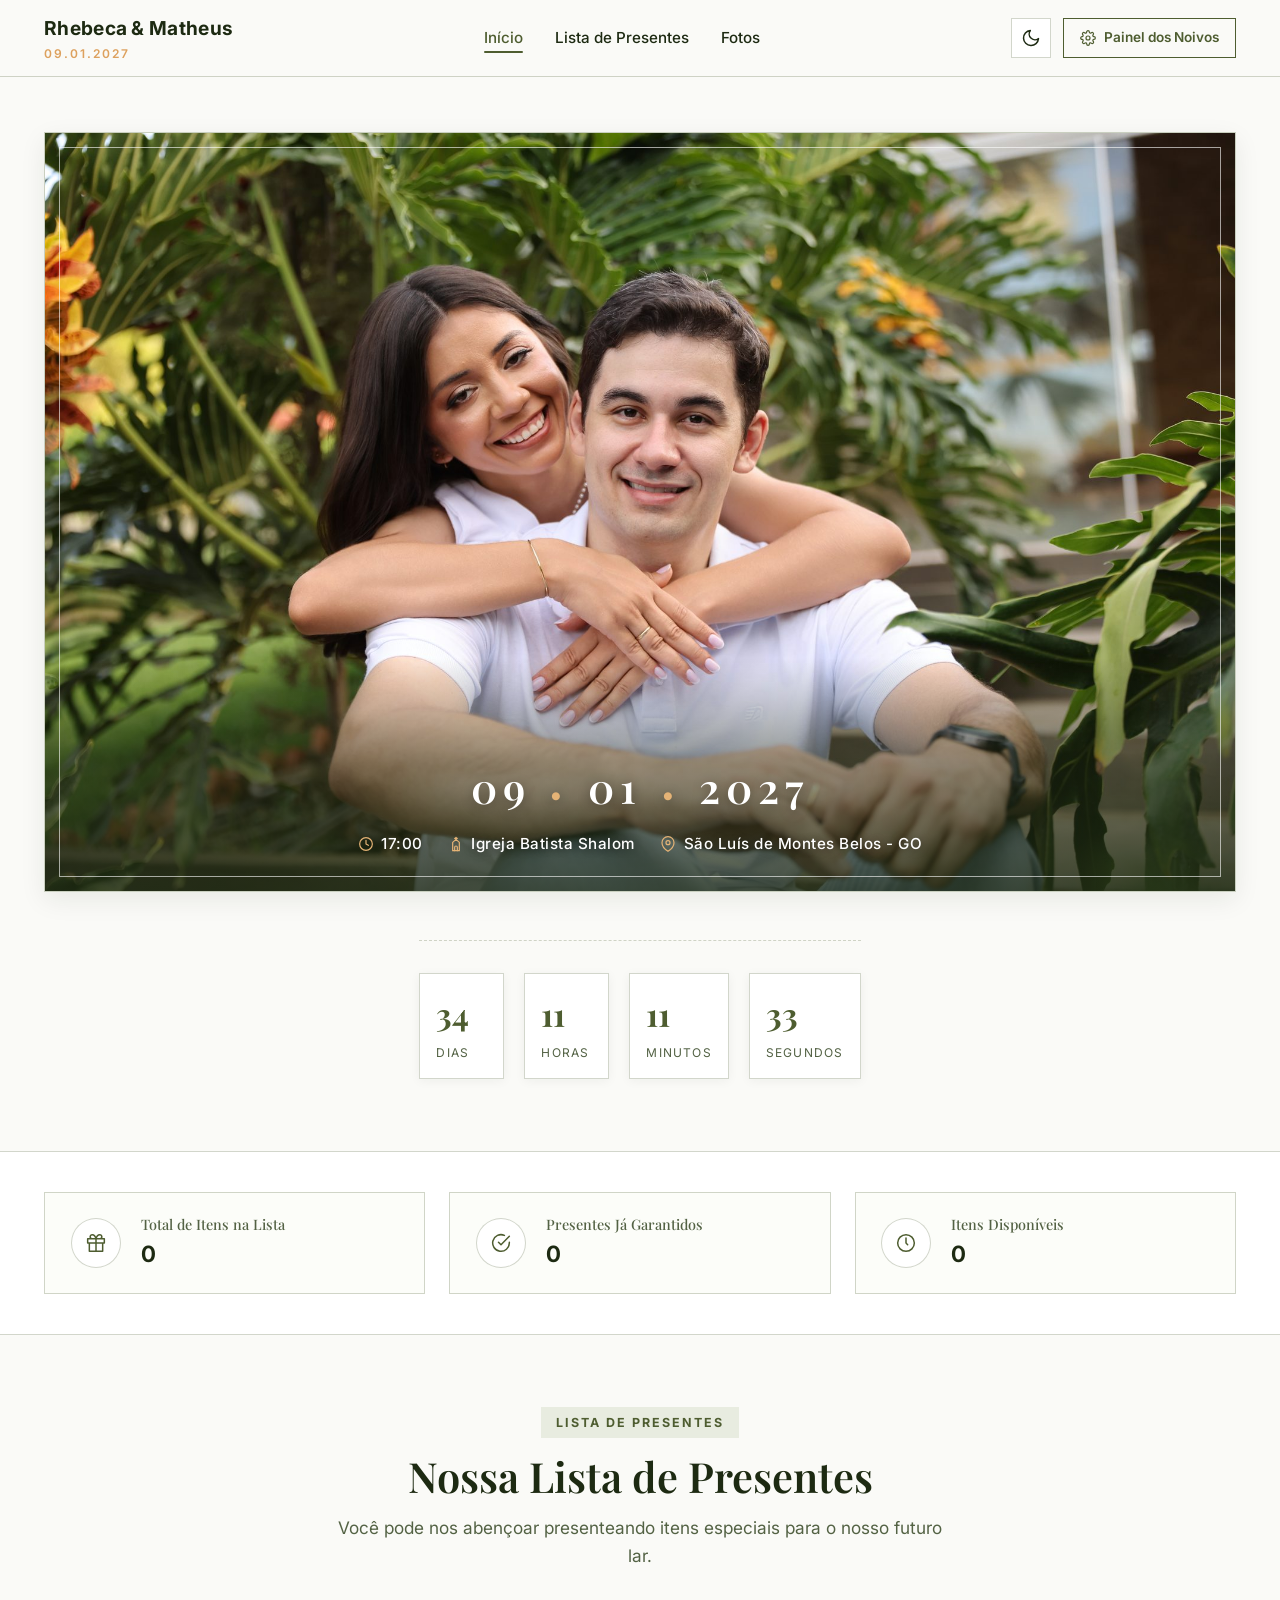
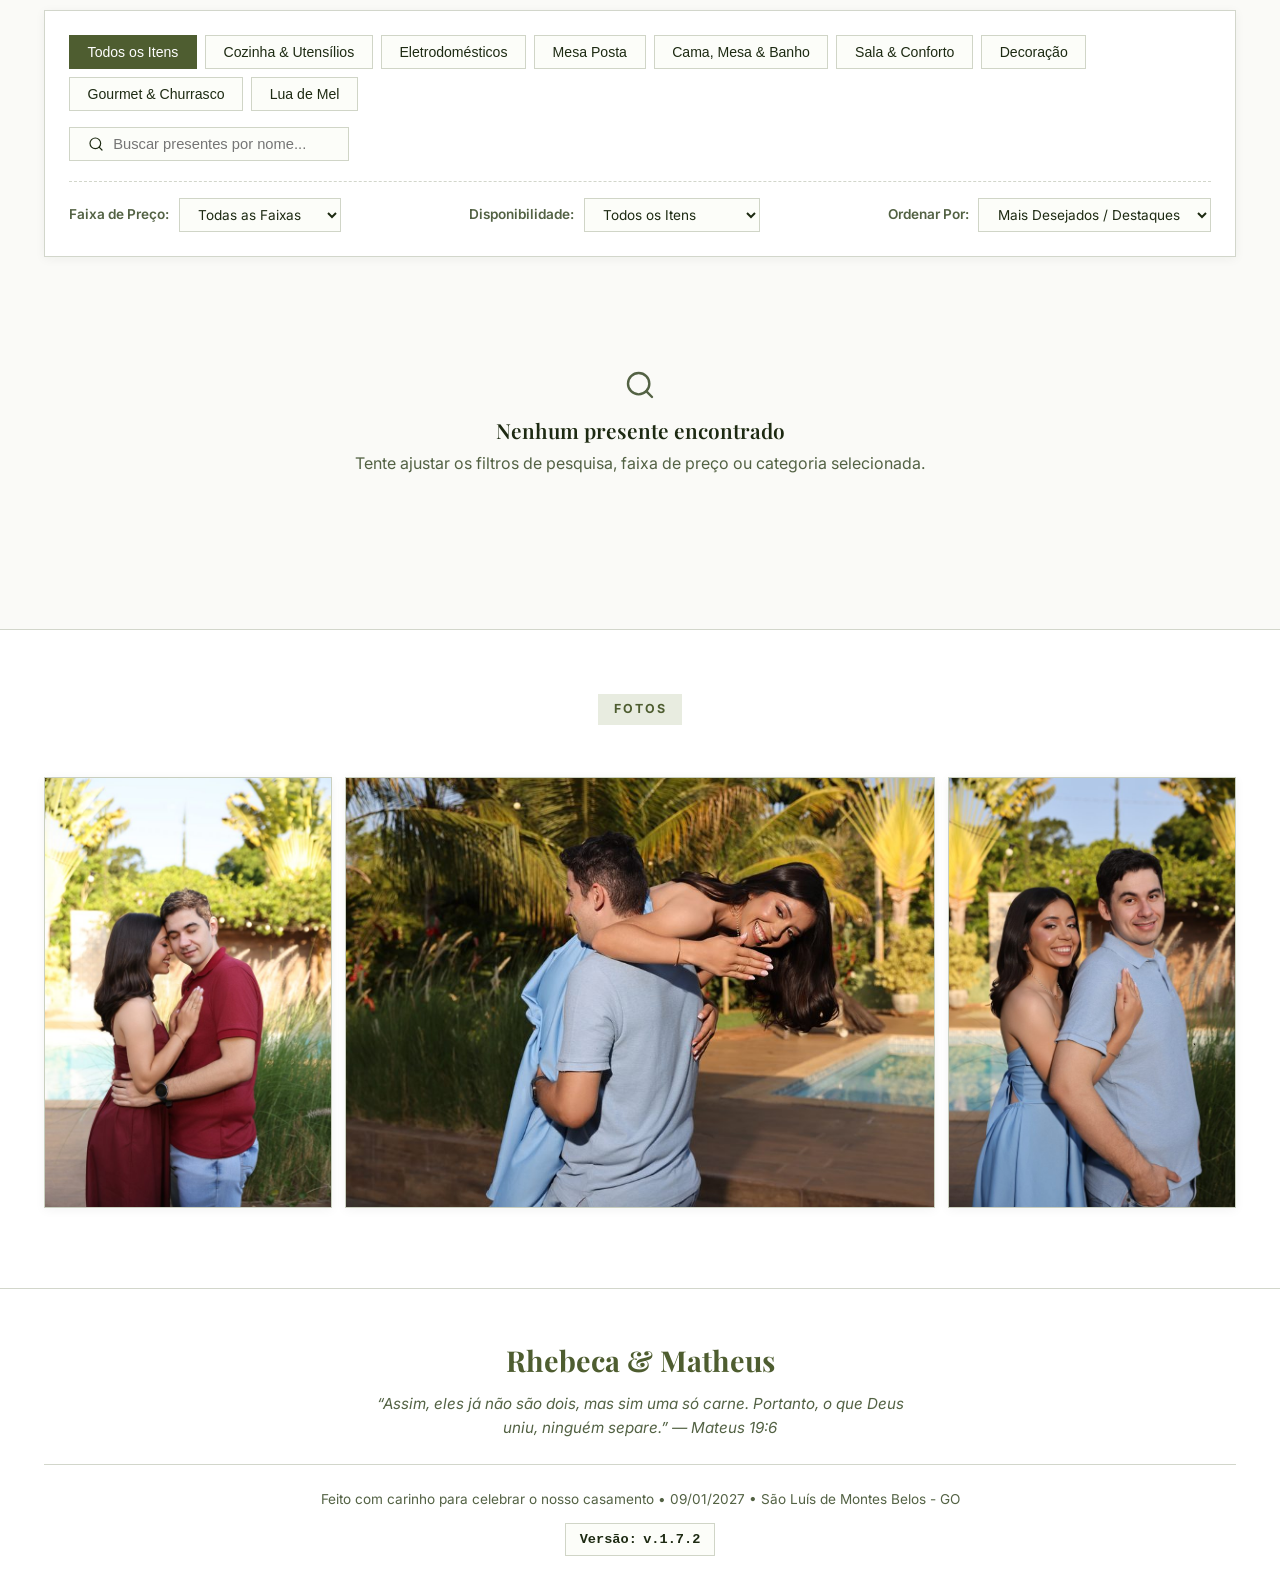
==== commit c51d261a: "v.1.7.2: corrige botao de exibir senha no login (handler duplicado) Versao anterior: v.1.7.1 -> nova" ====
--- a/index.html
+++ b/index.html
@@ -466,15 +466,15 @@
         <!-- Versão visível oficial v.X.Y.Z com id app-footer-version -->
         <div class="footer-version-badge">
           <span>Versão:</span>
-          <span id="app-footer-version">v.1.7.1</span>
+          <span id="app-footer-version">v.1.7.2</span>
         </div>
       </div>
     </div>
   </footer>
 
   <!-- Scripts da Aplicação -->
-  <script src="js/extractor.js?v=1.7.1"></script>
-  <script src="js/db.js?v=1.7.1"></script>
-  <script src="js/app.js?v=1.7.1"></script>
+  <script src="js/extractor.js?v=1.7.2"></script>
+  <script src="js/db.js?v=1.7.2"></script>
+  <script src="js/app.js?v=1.7.2"></script>
 </body>
 </html>
